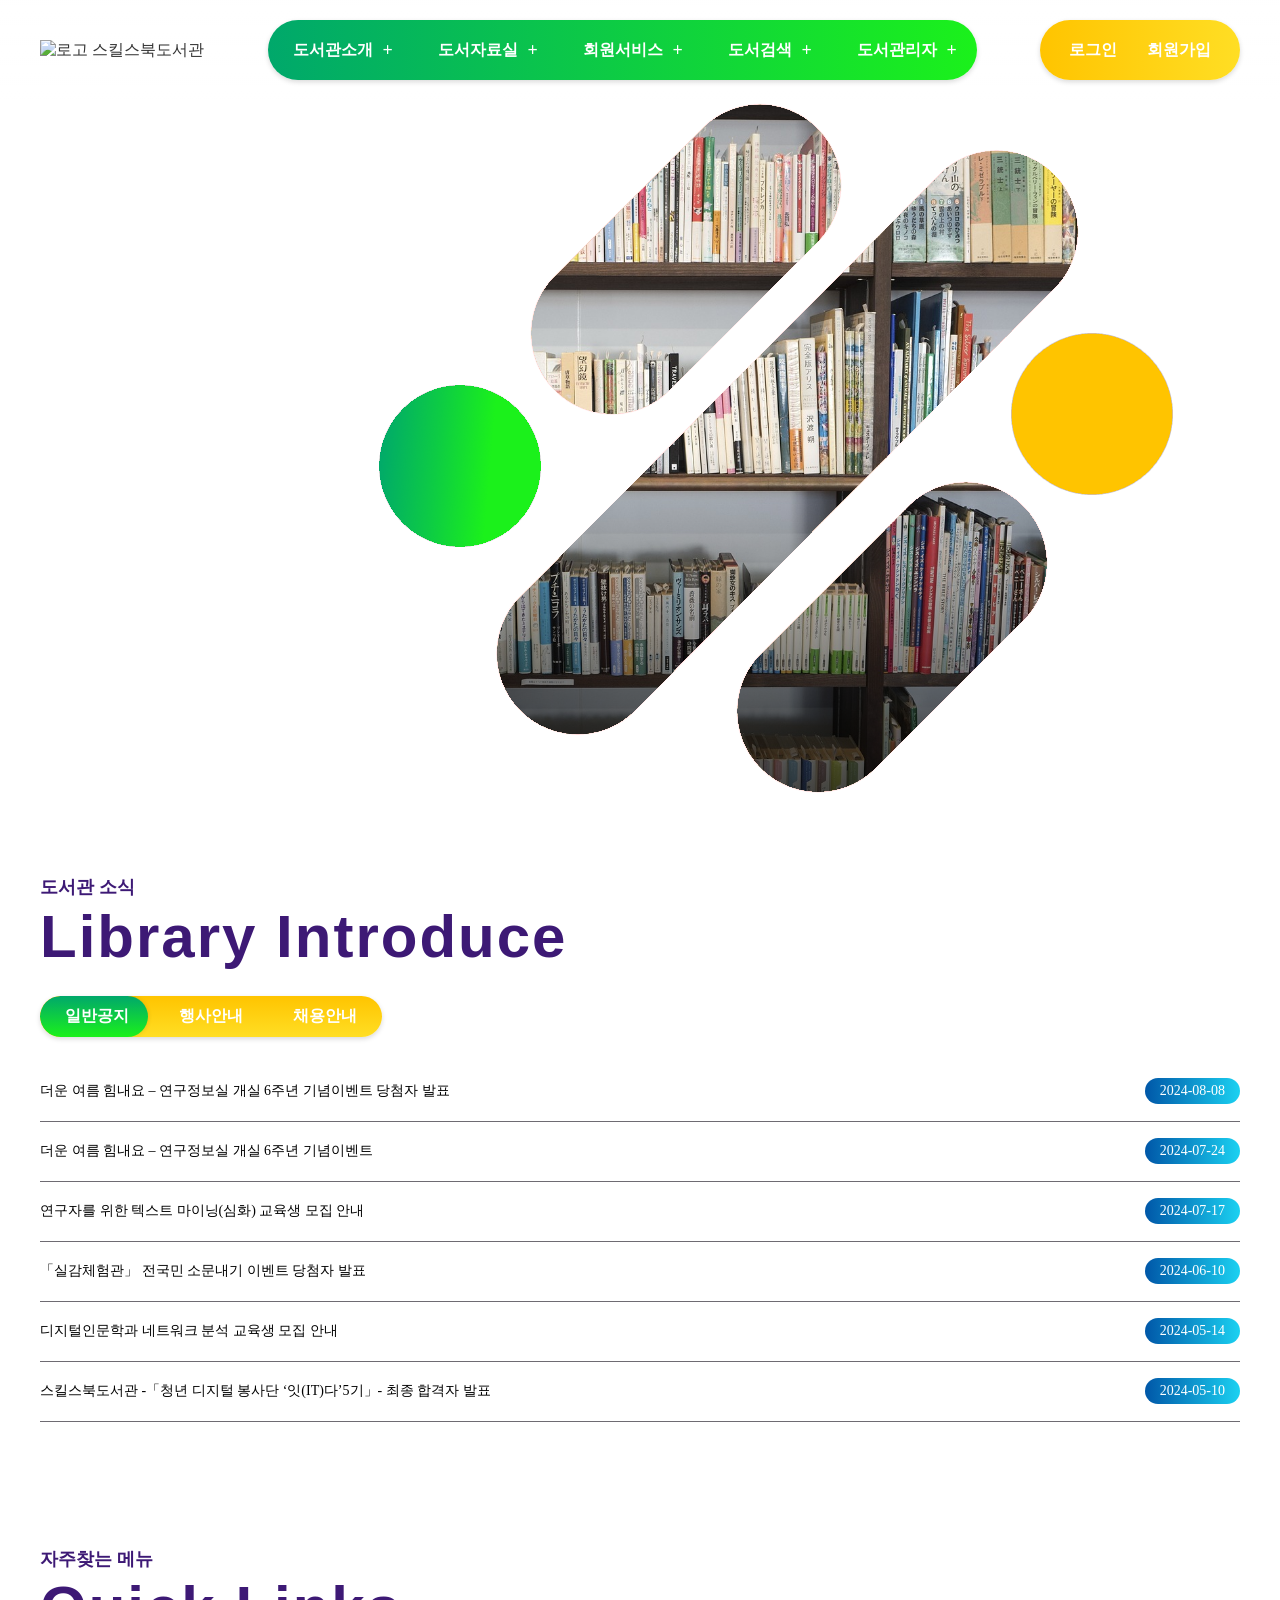
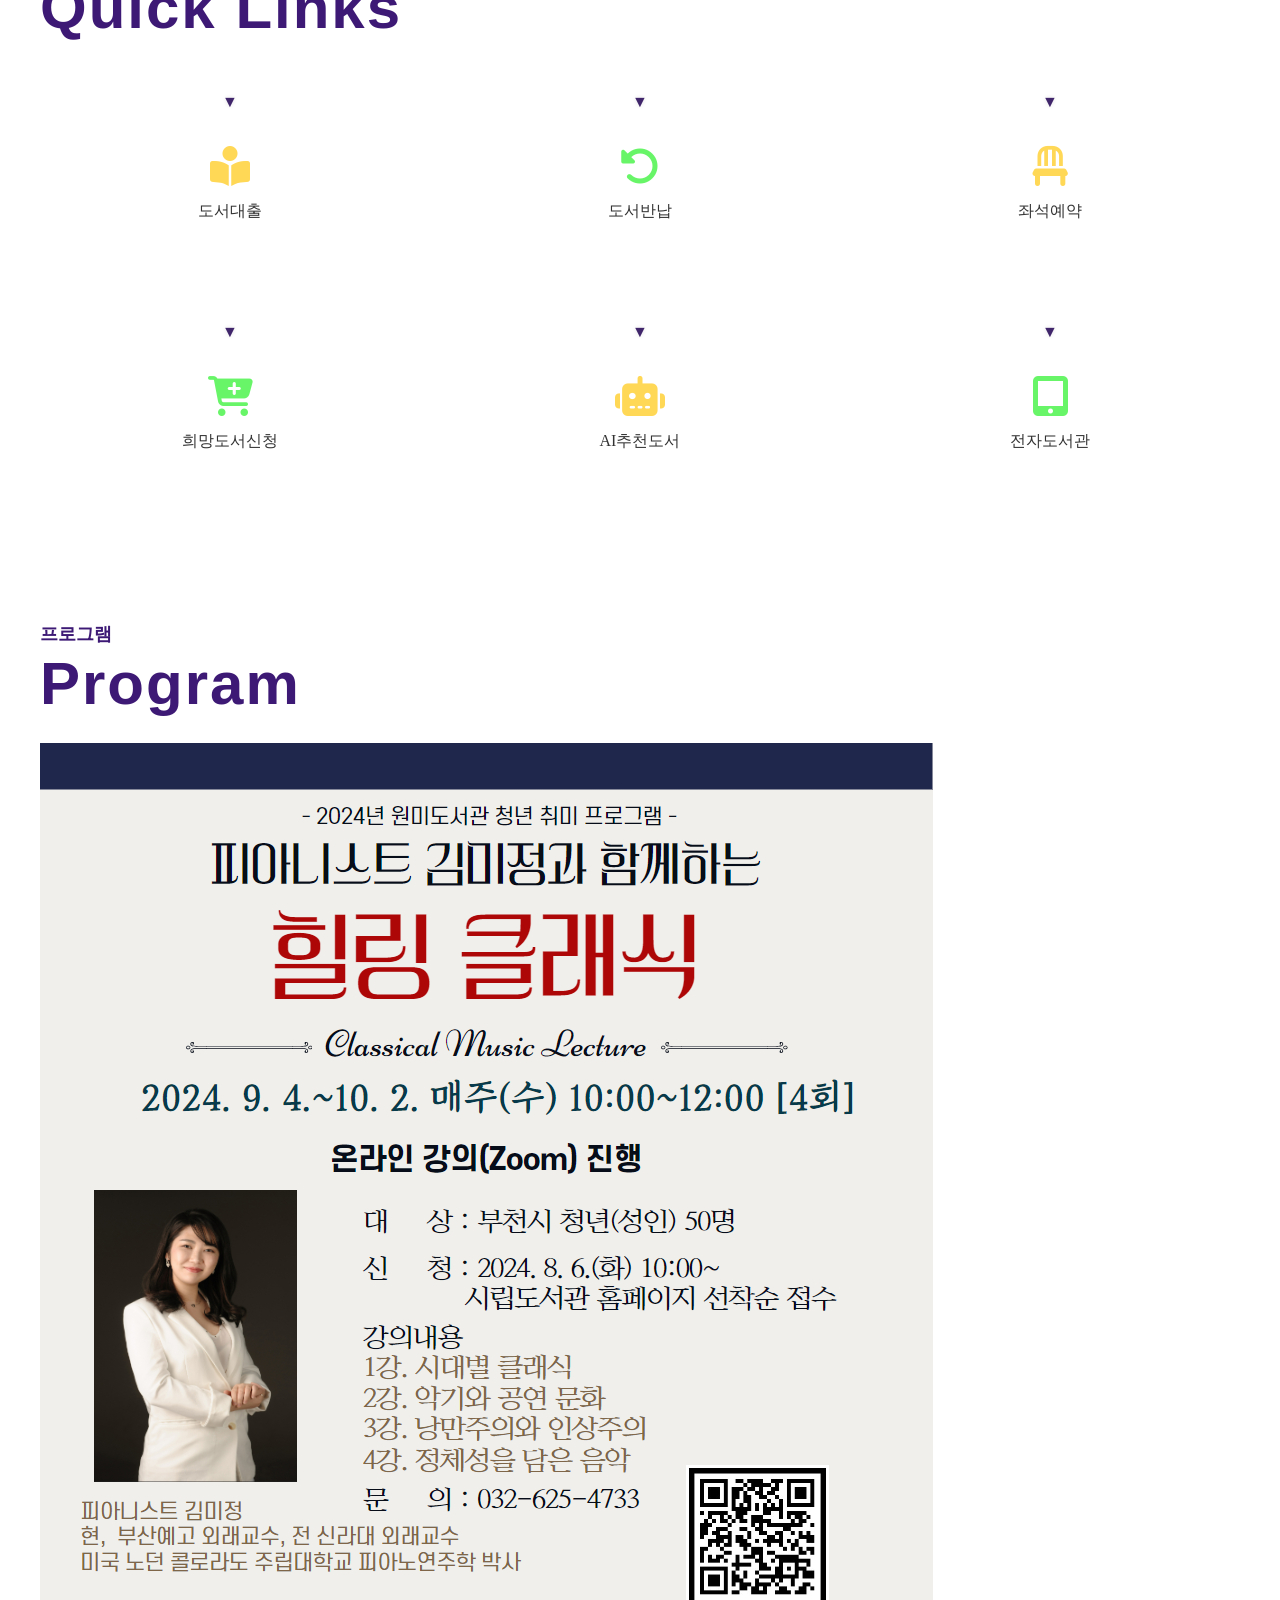
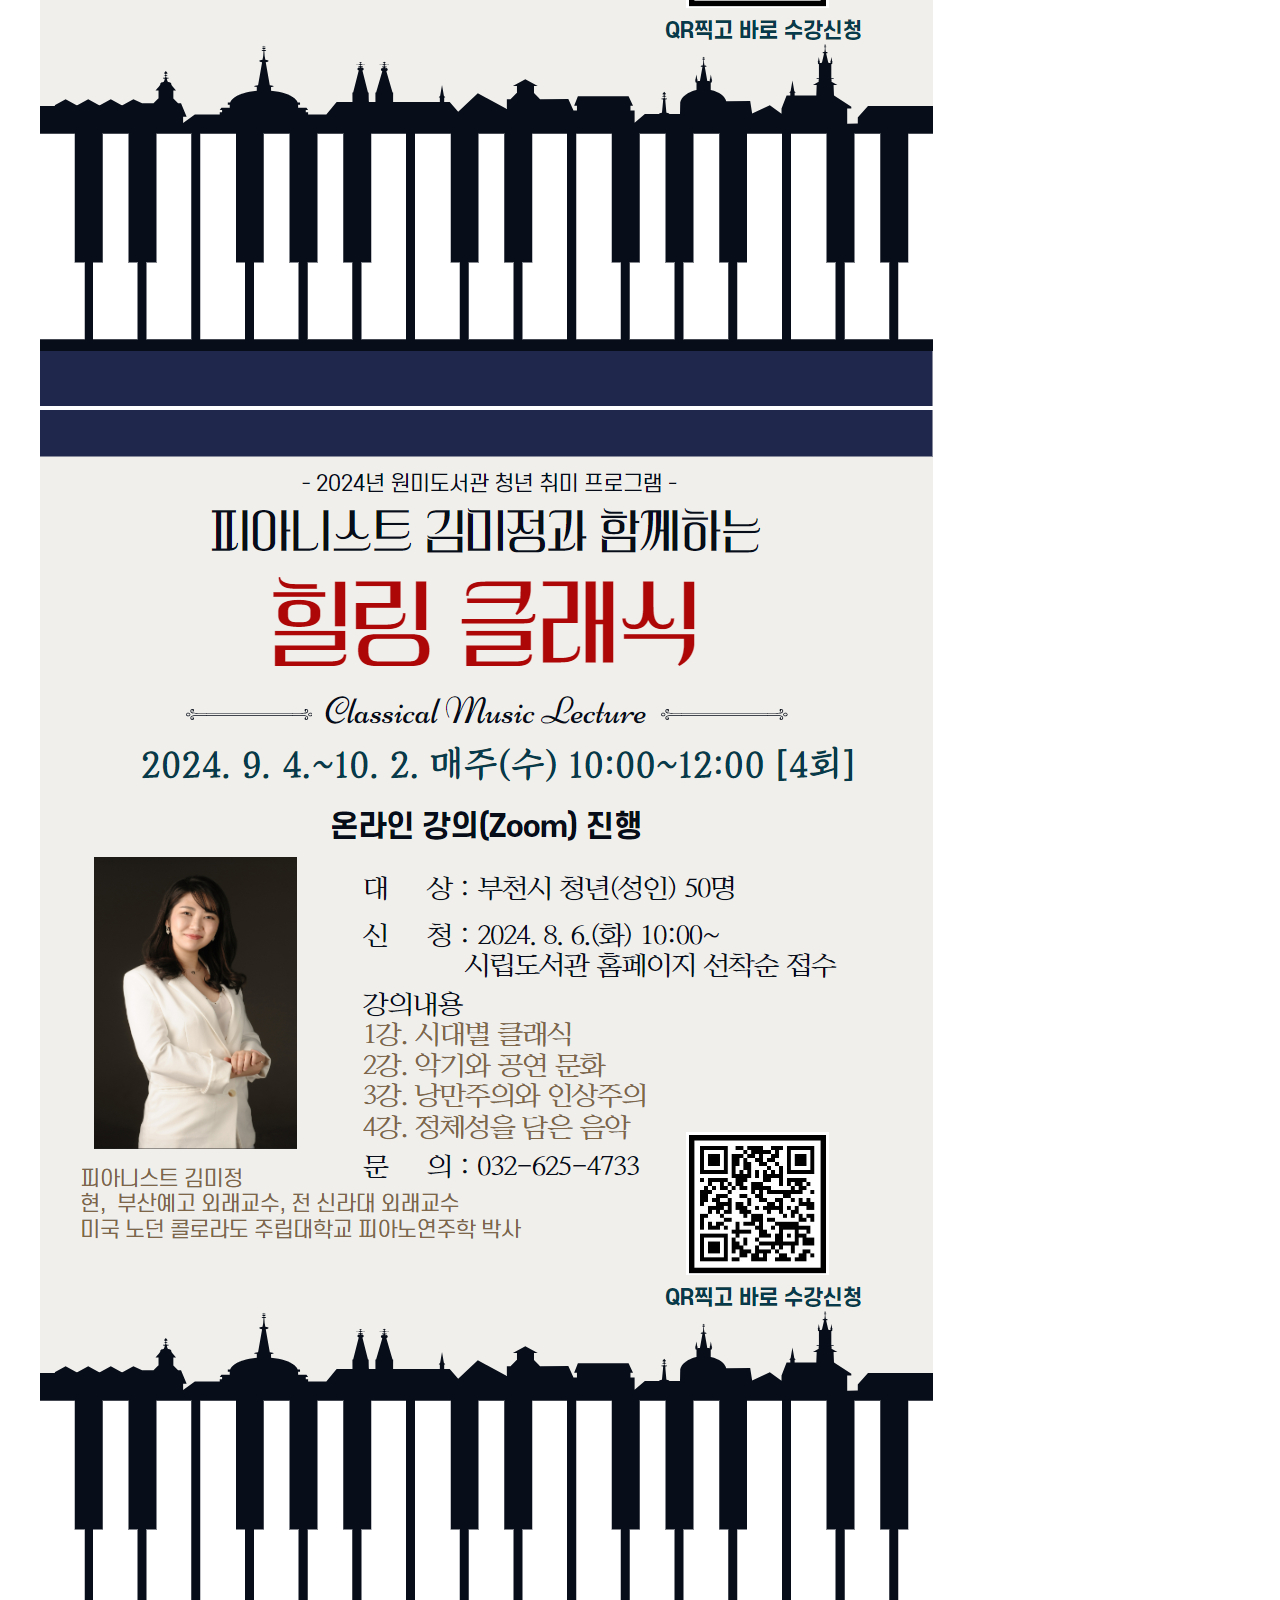
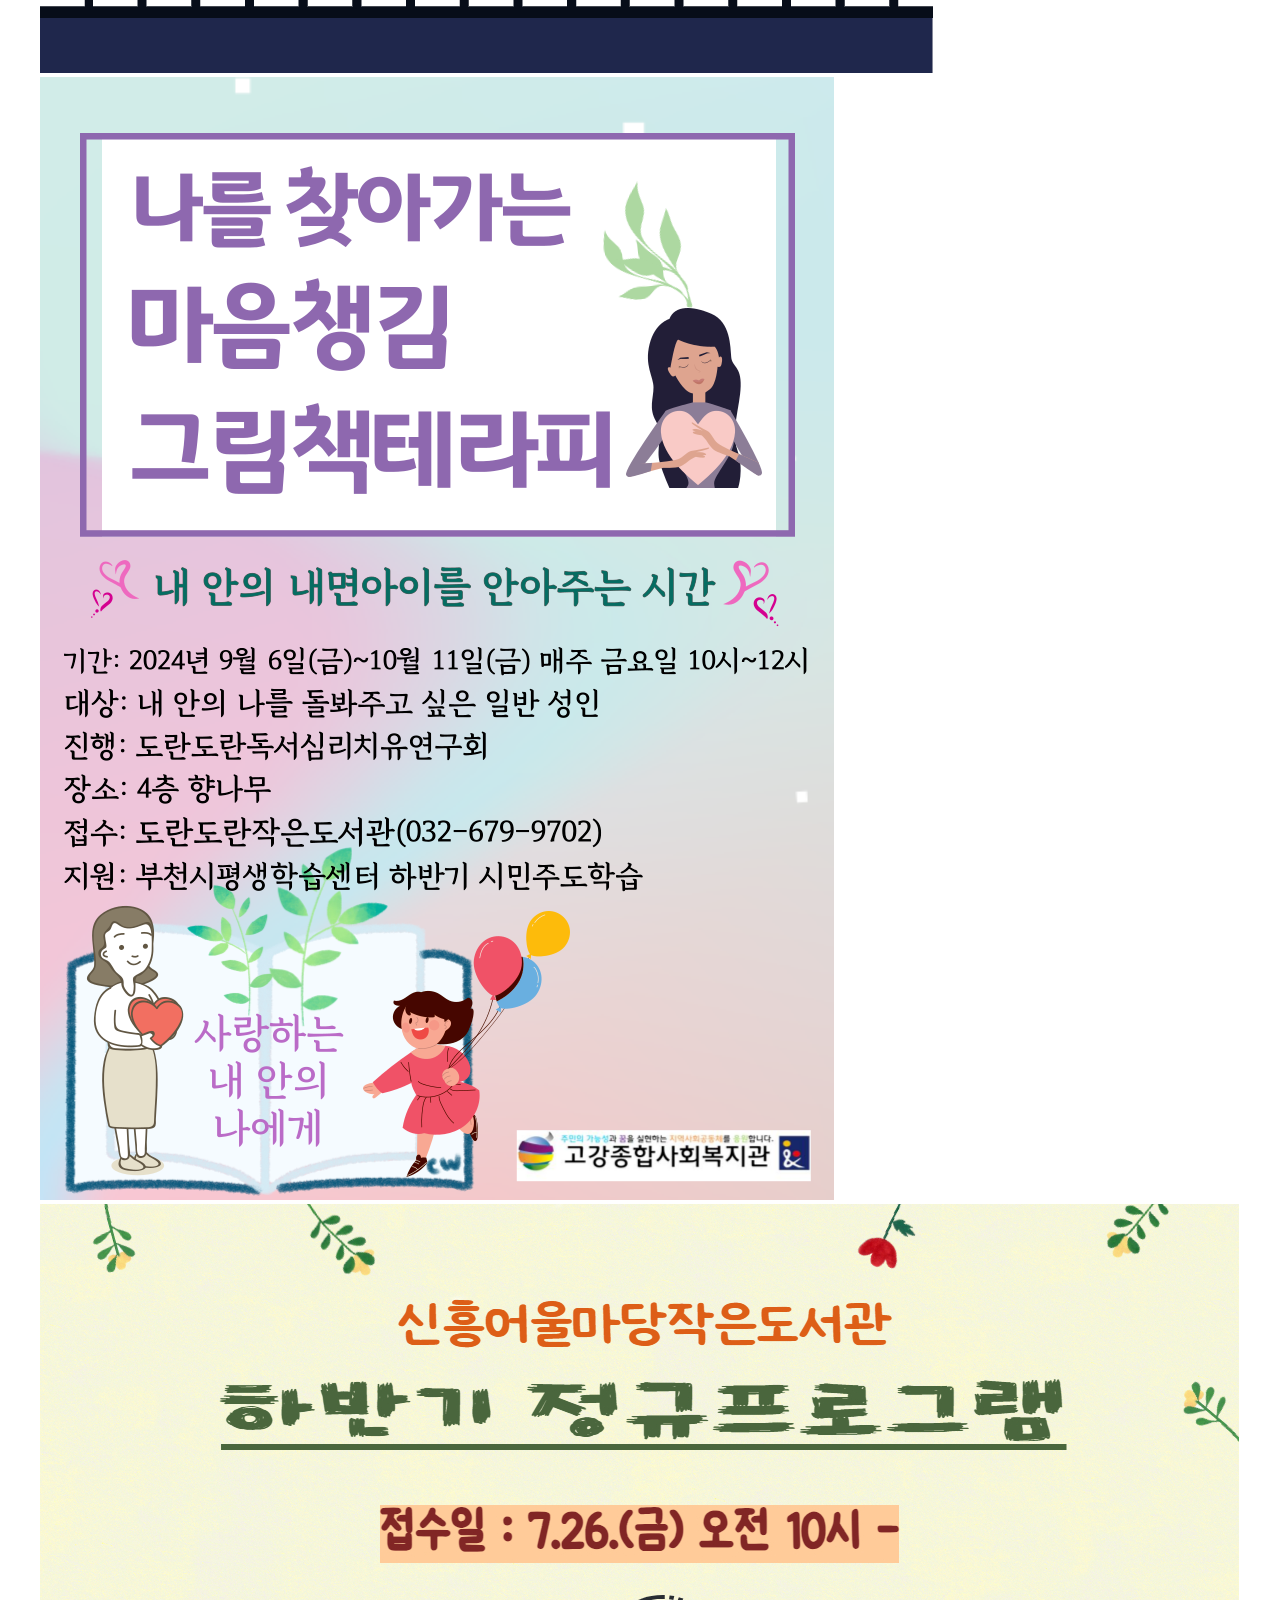
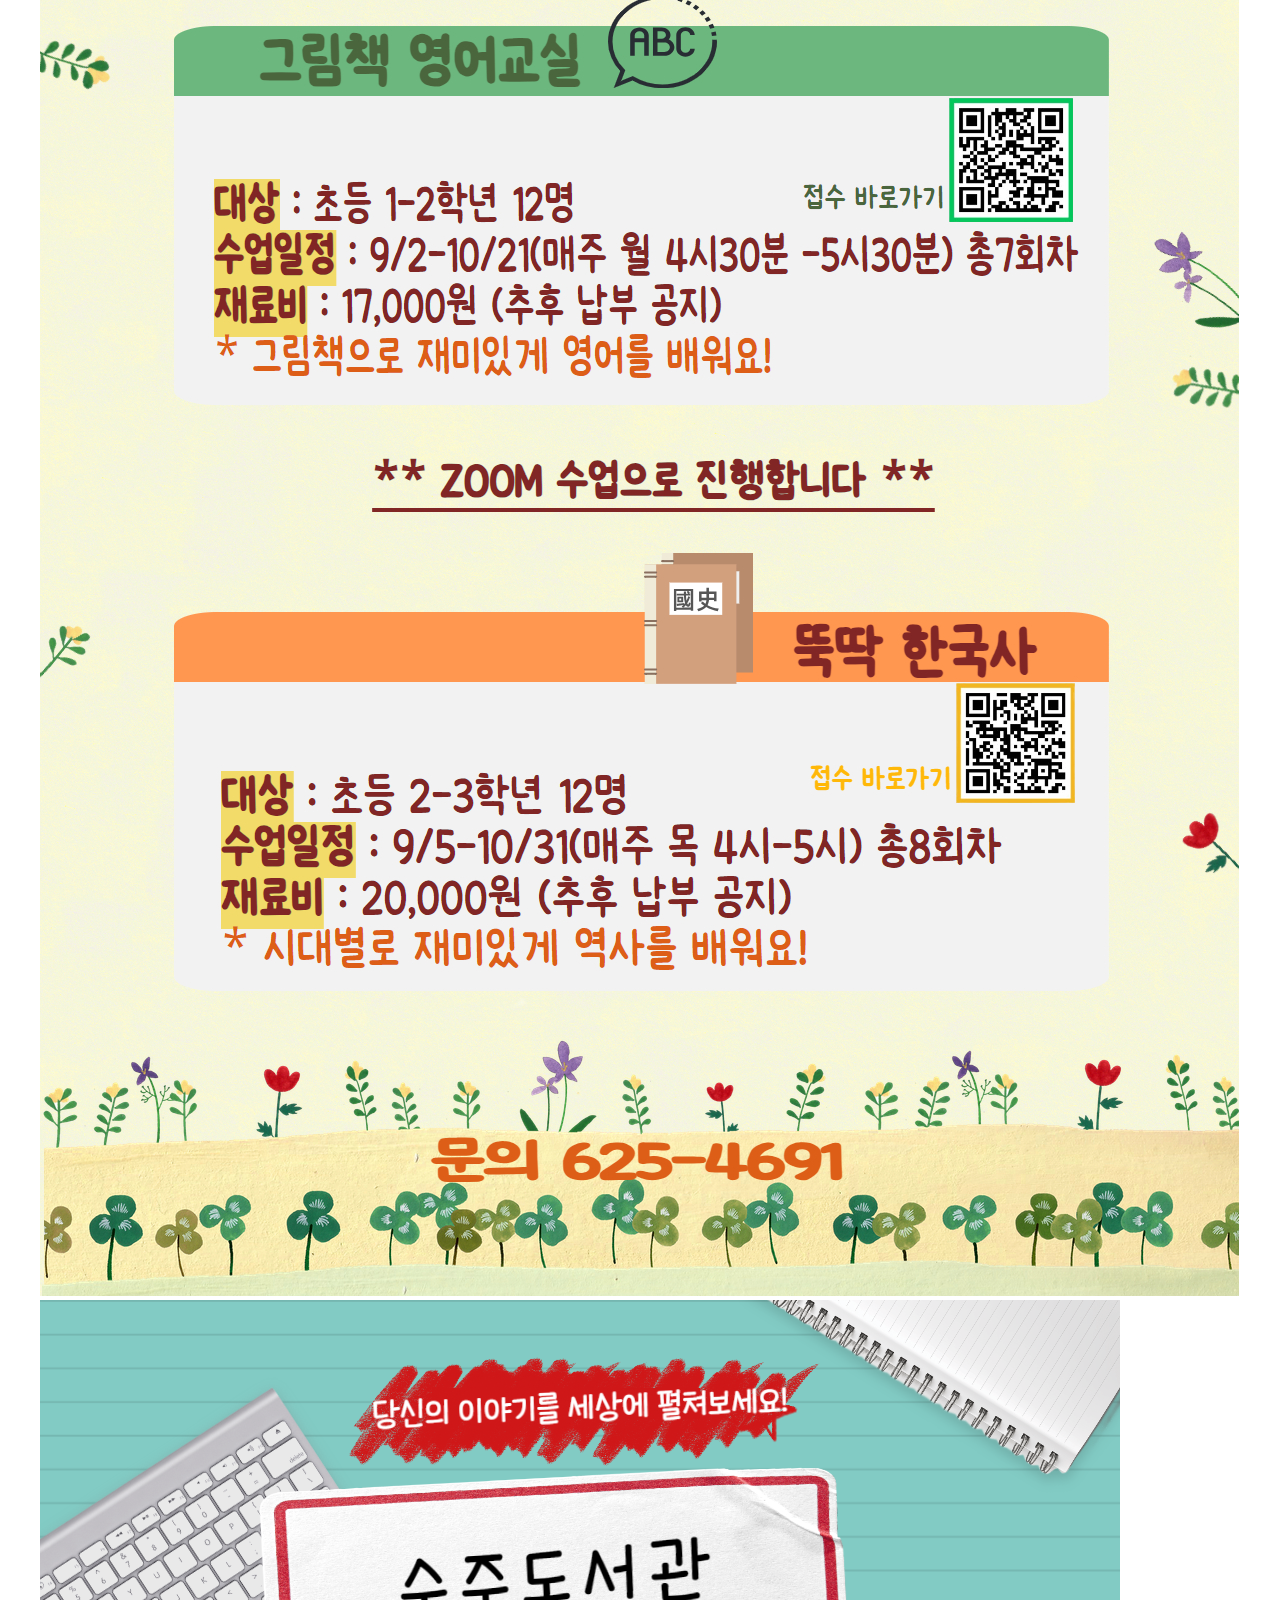
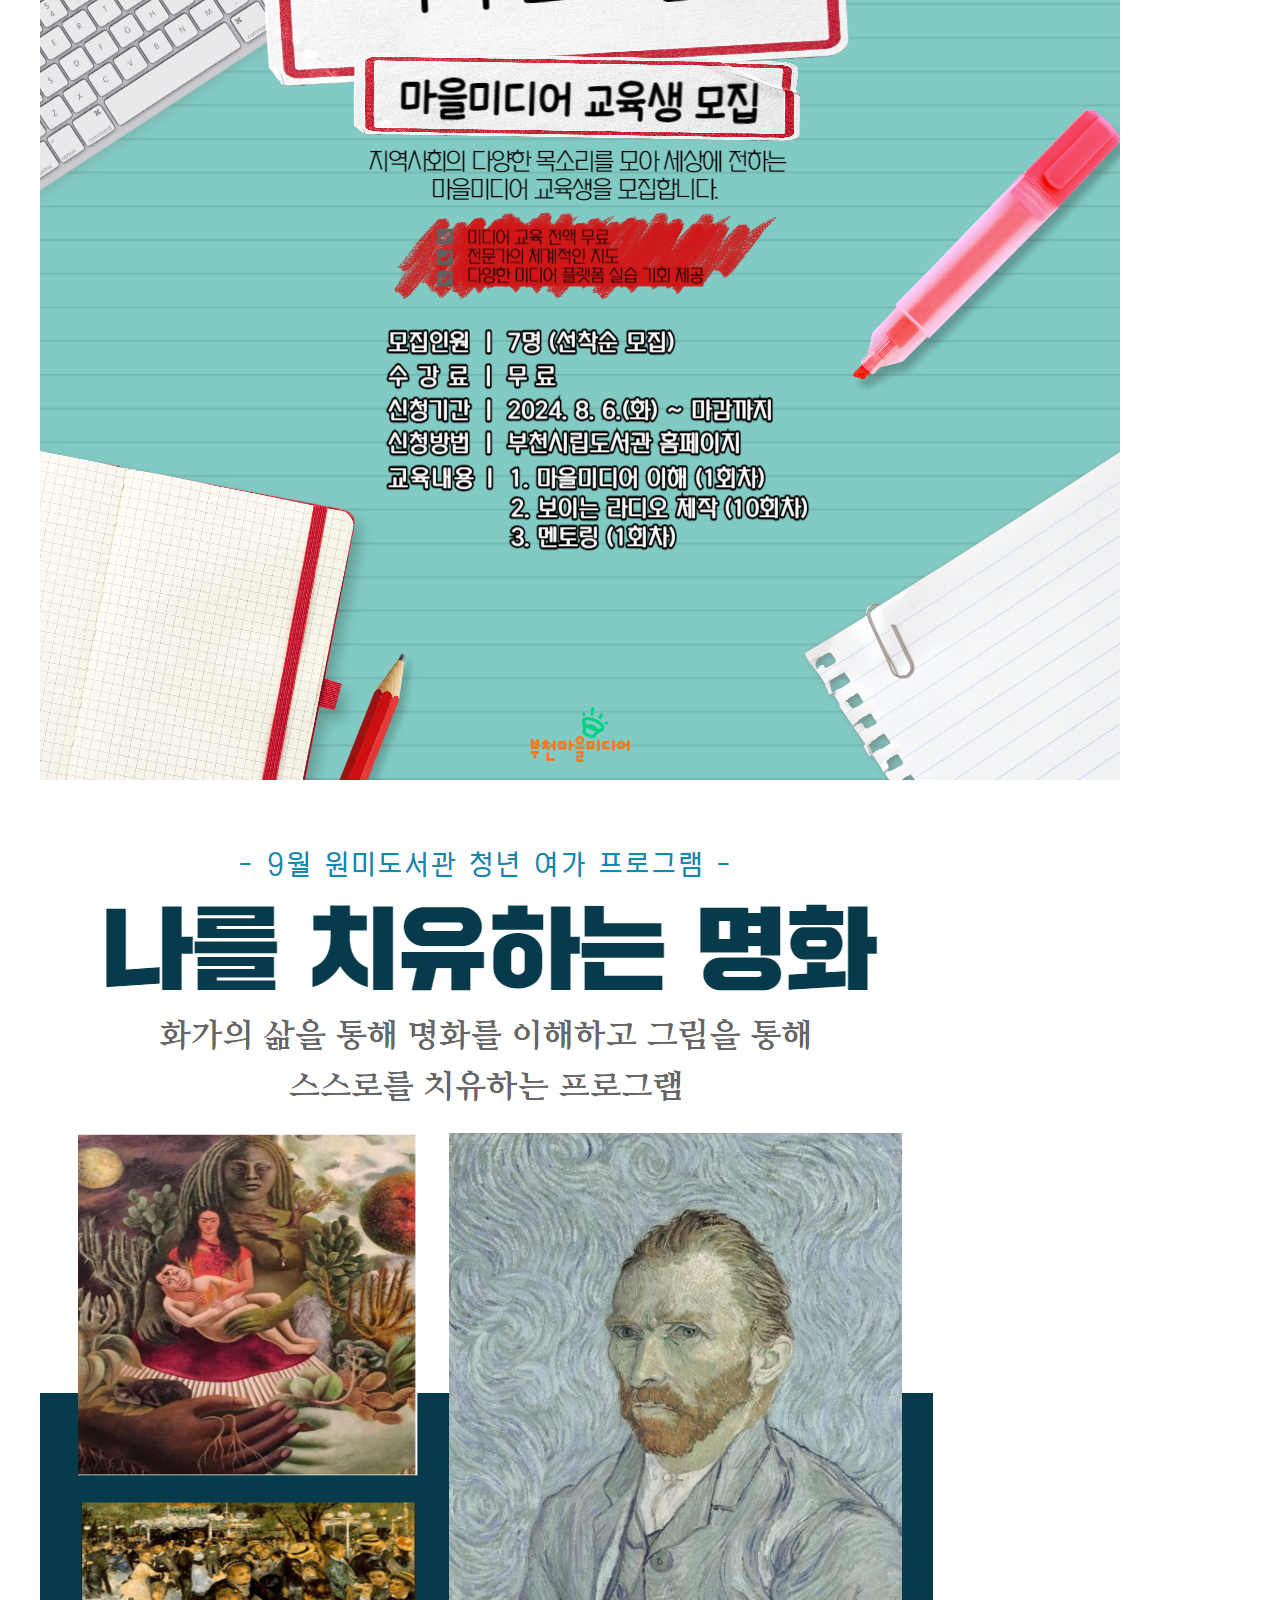
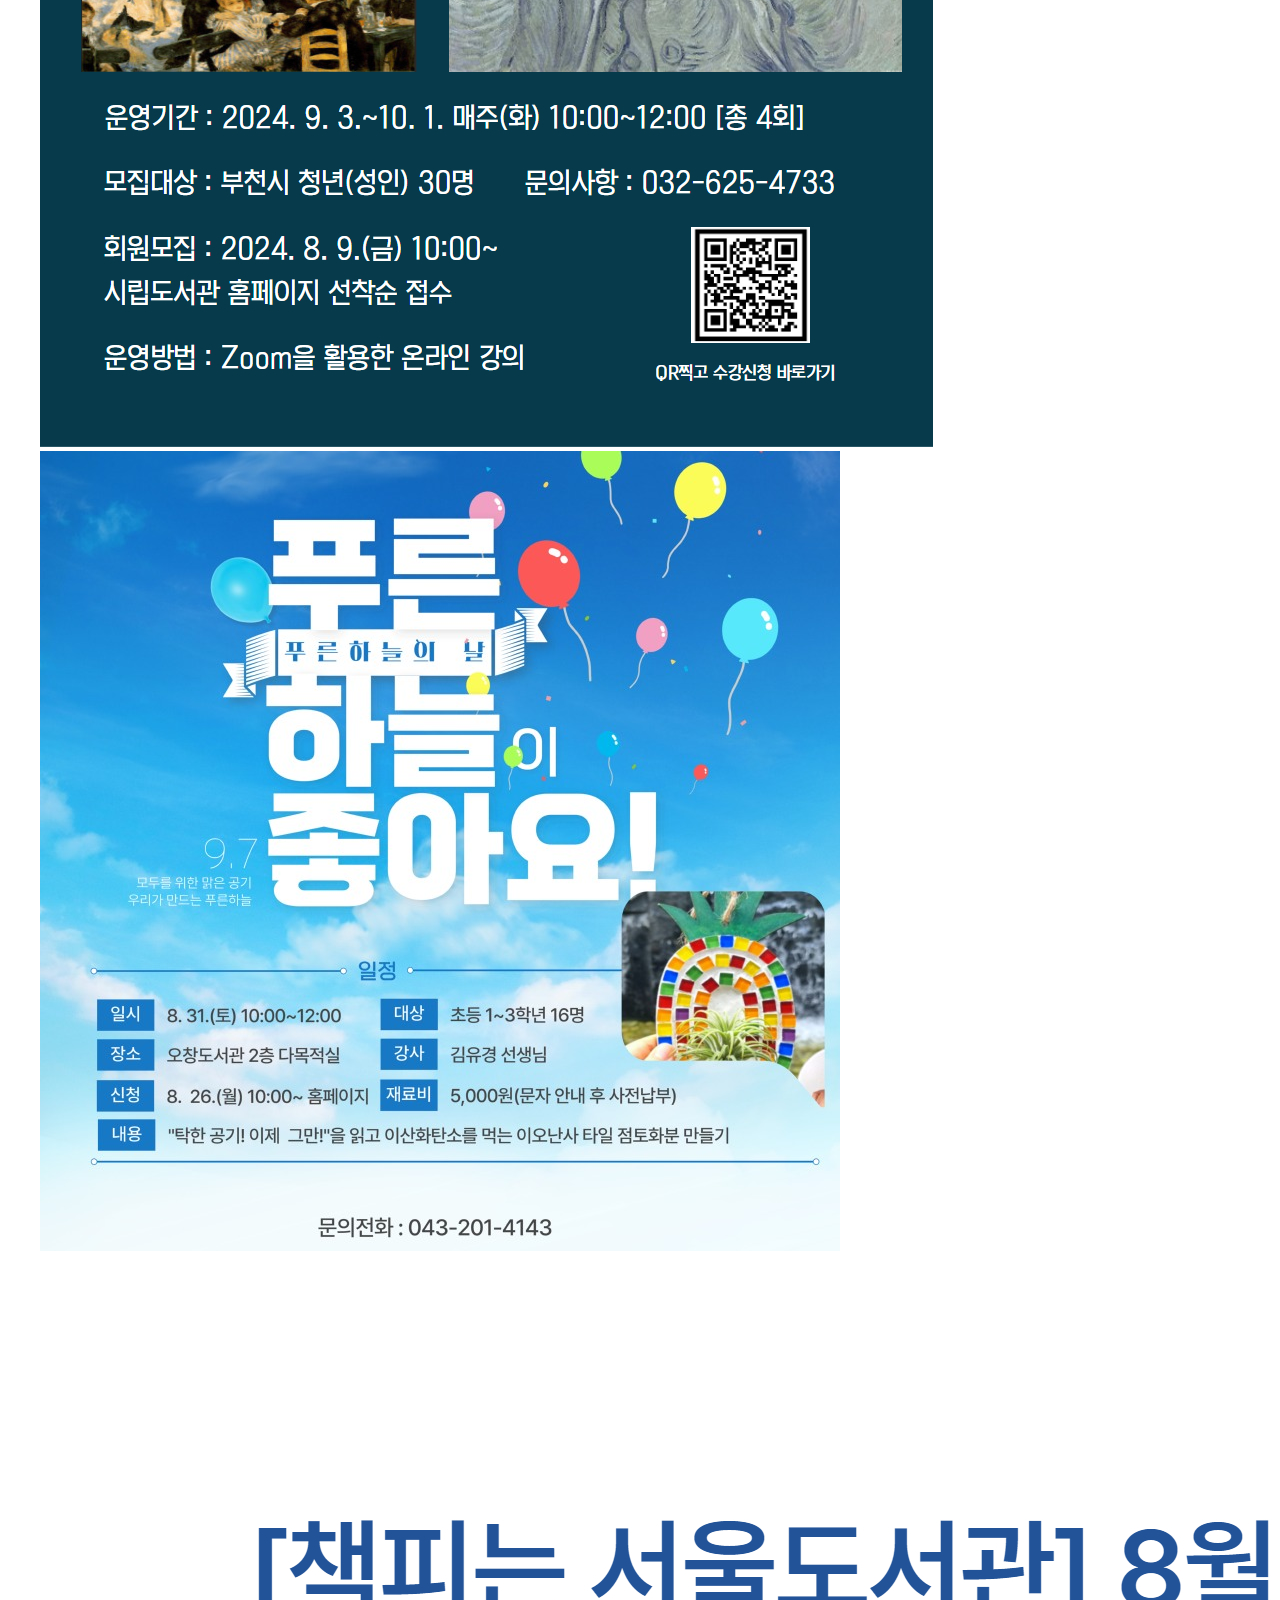
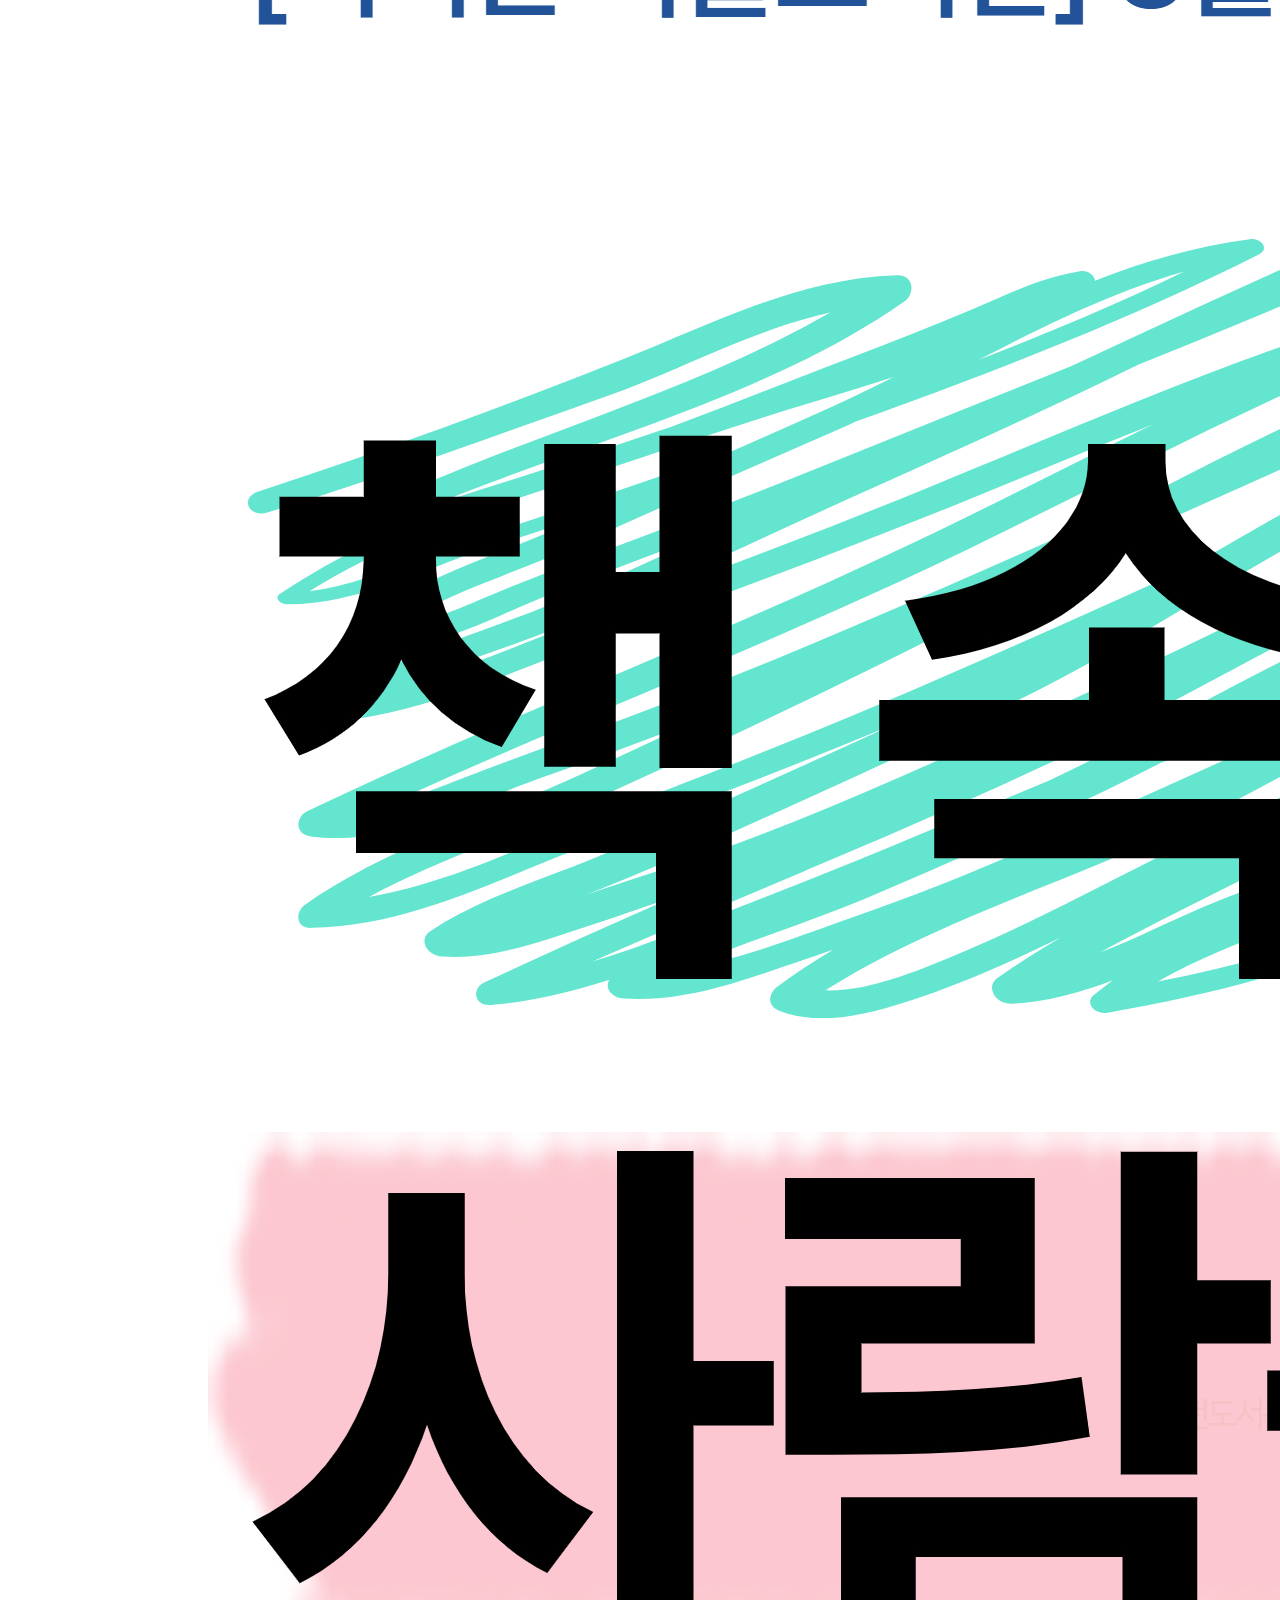
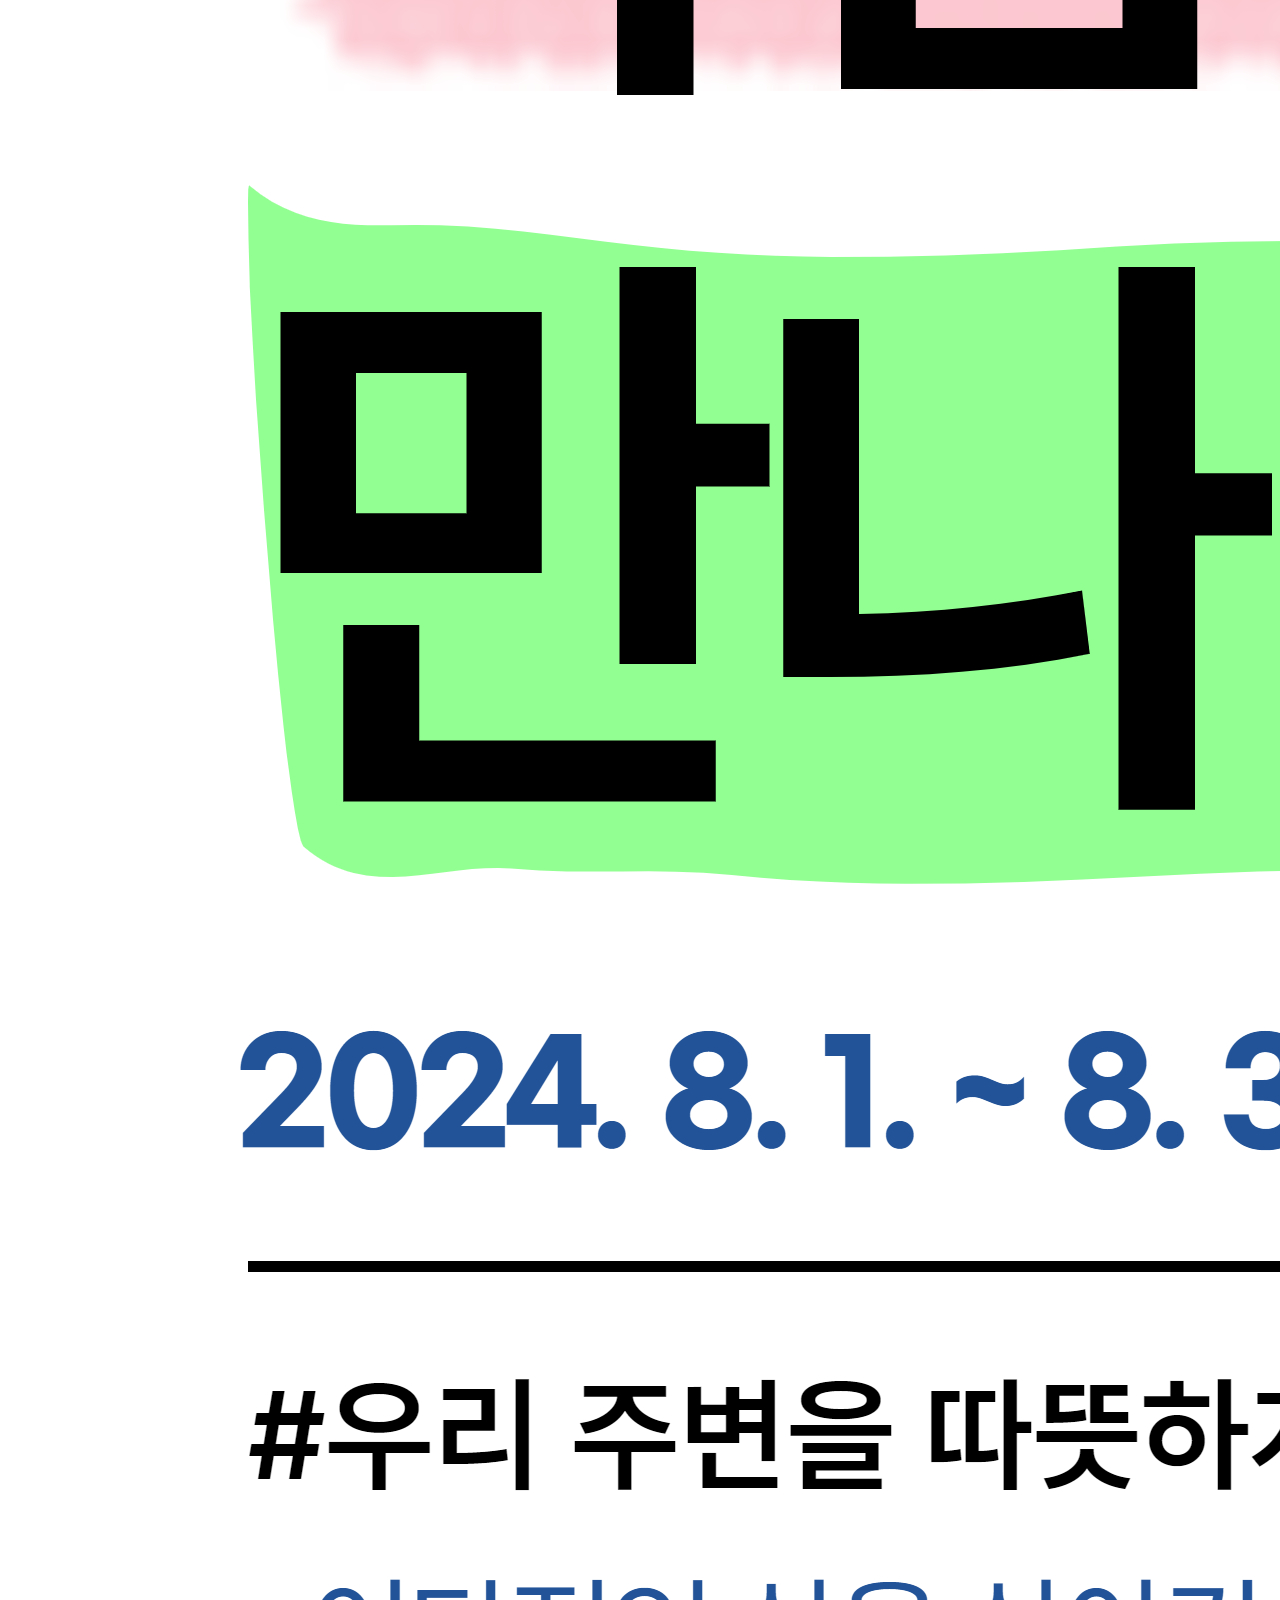
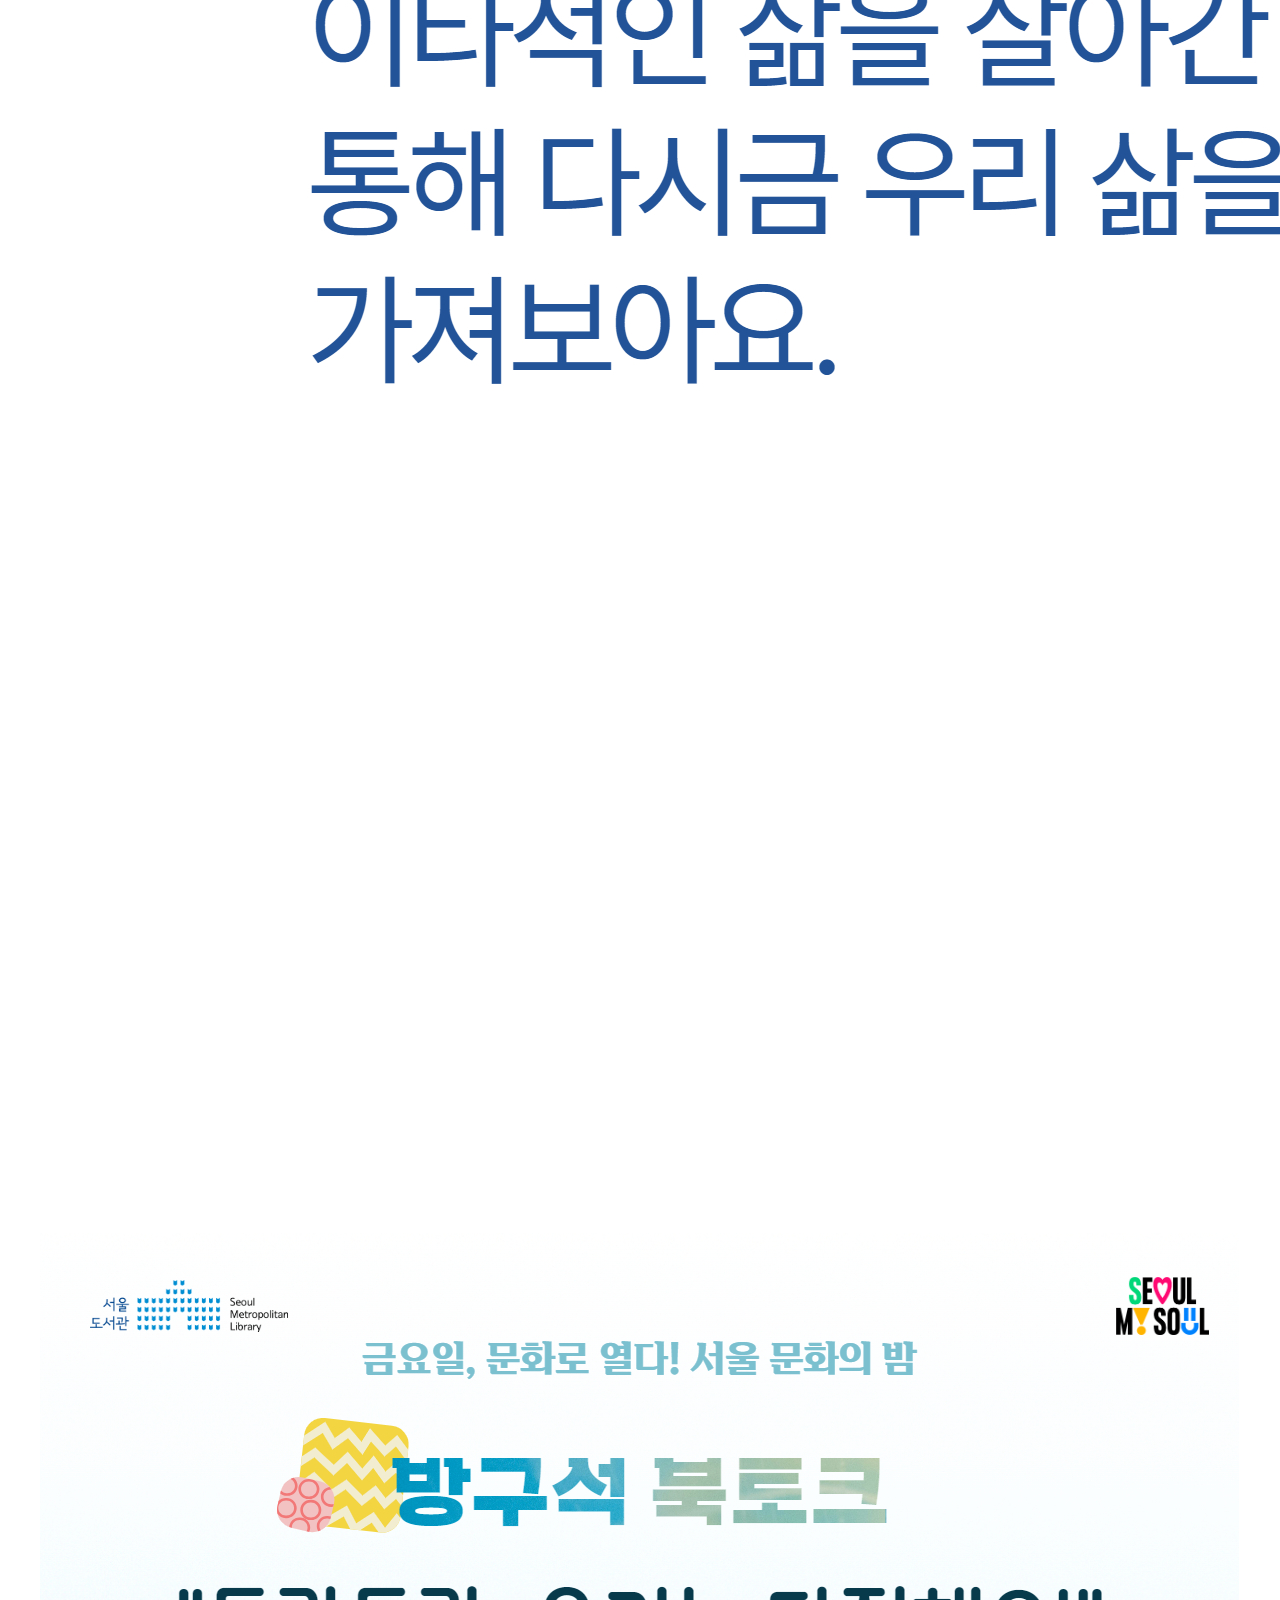
==== B-Module-practice/index.html @ 882f88c6 "2026-03-21 B모듈 만드는중" ====
<!DOCTYPE html>
<html lang="en">

<head>
  <meta charset="UTF-8">
  <meta name="viewport" content="width=device-width, initial-scale=1.0">
  <title>Document</title>
  <link rel="stylesheet" href="style.css">
  <link rel="stylesheet" href="./asset/fontawesome/css/all.css">
</head>

<body>
    <input type="radio" name="sign" id="signModalOpenBtn" hidden>
    <input type="radio" name="sign" id="signModalCloseBtn" hidden>
    <div class="sign-modal">
      <form action="" method="post">
        <div class="login-header">
          <h3>로그인</h3>
          <label class="close-btn" for="signModalCloseBtn">×</label>
        </div>
        <div class="form-content">
          <div class="input-group">
            <label for="id">아이디</label>
            <input type="text" id="id" placeholder="아이디를 입력해주세요" required>
          </div>
          <div class="input-group">
            <label for="pw">비밀번호</label>
            <input type="password" id="pw" placeholder="비밀번호를 입력해주세요" required>
          </div>
          <button type="submit" class="login-btn">Login</button>
        </div>
      </form>
    </div>

    <header class="header">
      <div class="header-content">
        <a href="./index.html" class="logo">
          <img src="./asset/file/logo.png" alt="로고">
          <span>스킬스북도서관</span>
        </a>

        <nav class="nav1">
          <ul>
            <li class="has-sub">
              <input type="text" class="focus-trap" readonly>
              <label class="menu-label">도서관소개</label>
              <ul class="sub">
                <div class="sub-content">
                  <li><a href="/sub">도서관소개</a></li>
                  <li><a href="/status">도서관현황</a></li>
                </div>
              </ul>
            </li>
            <li class="has-sub">
              <input type="text" class="focus-trap" readonly>
              <label class="menu-label">도서자료실</label>
              <ul class="sub">
                <div class="sub-content">
                  <li><a href="/data">자료실</a></li>
                  <li><a href="/reserve">열람실예약</a></li>
                </div>
              </ul>
            </li>
            <li class="has-sub active">
              <input type="text" class="focus-trap" readonly>
              <label class="menu-label ">회원서비스</label>
              <ul class="sub">
                <div class="sub-content">
                  <li><a href="/join">회원가입</a></li>
                  <li><a href="/mypage">마이페이지</a></li>
                </div>
              </ul>
            </li>
            <li class="has-sub">
              <input type="text" class="focus-trap" readonly>
              <label class="menu-label">도서검색</label>
              <ul class="sub">
                <div class="sub-content">
                  <li><a href="/search">도서검색</a></li>
                </div>
              </ul>
            </li>
            <li class="has-sub">
              <input type="text" class="focus-trap" readonly>
              <label class="menu-label">도서관리자</label>
              <ul class="sub">
                <div class="sub-content">
                  <li><a href="/admin">관리페이지</a></li>
                </div>
              </ul>
            </li>
          </ul>
        </nav>
        <nav class="nav2">
          <label for="signModalOpenBtn">로그인</label>
          <a href="#">회원가입</a>
        </nav>
      </div>
    </header>
    <div class="visual-content">
      <main class="visual">
        <div class="background"></div>

        <div class="slide-con">
          <ul class="visual-slider">
            <li><img src="./asset/images/images (41).jpg" alt="1"></li>
            <li><img src="./asset/images/images (63).jpg" alt="2"></li>
            <li><img src="./asset/images/images (50).jpg" alt="3"></li>
            <li><img src="./asset/images/images (75).jpg" alt="4"></li>
          </ul>
        </div>
        <div class="text-con">
          <div class="text-box t1">
            <p>기술에 깊이를 더하다</p>
            <h3>Deepen Your <br> Insight</h3>
            <p>숙련기술인을 위한 전공 서적과 전문 자료를 만나보세요.</p>
          </div>

          <div class="text-box t2">
            <p>새로운 공간, 기술의 가치를 잇다</p>
            <h3>Connecting <br>Values</h3>
            <p>리모델링으로 쾌적해진 공간에서 내일을 설계하세요.</p>
          </div>

          <div class="text-box t3">
            <p>꿈을 키우는 열람실</p>
            <h3>Book Your<br> Seat</h3>
            <p>열린 공간, 클릭 한 번으로 자리를 확보하세요.</p>
          </div>

          <div class="text-box t4">
            <p>대한민국 기술의 미래</p>
            <h3>Advance<br> Expertise</h3>
            <p>대한민국 기술 인재의 성장을 적극 지원합니다.</p>
          </div>
          <div class="progress-bar"><span></span></div>
        </div>

      </main>
    </div>
    <section>
      <article>
        <div class="title-box">
          <p>도서관 소식</p>
          <h3>Library Introduce</h3>
        </div>
        <div class="into-content">
          <input type="radio" name="tab" id="tab1" hidden checked>
          <input type="radio" name="tab" id="tab2" hidden>
          <input type="radio" name="tab" id="tab3" hidden>

          <div class="intro-header">
            <div class="tab-back"></div>
            <label for="tab1" class="tab1">일반공지</label>
            <label for="tab2" class="tab2">행사안내</label>
            <label for="tab3" class="tab3">채용안내</label>
          </div>
          <main class="intro-main">
            <div class="tab-content1 tab-content">
              <div class="content">
                <h5>더운 여름 힘내요 – 연구정보실 개실 6주년 기념이벤트 당첨자 발표</h5>
                <p>2024-08-08</p>
              </div>
              <div class="content">
                <h5>더운 여름 힘내요 – 연구정보실 개실 6주년 기념이벤트</h5>
                <p>2024-07-24</p>
              </div>
              <div class="content">
                <h5>연구자를 위한 텍스트 마이닝(심화) 교육생 모집 안내</h5>
                <p>2024-07-17</p>
              </div>
              <div class="content">
                <h5>「실감체험관」 전국민 소문내기 이벤트 당첨자 발표</h5>
                <p>2024-06-10</p>
              </div>
              <div class="content">
                <h5>디지털인문학과 네트워크 분석 교육생 모집 안내</h5>
                <p>2024-05-14</p>
              </div>
              <div class="content">
                <h5>스킬스북도서관 -「청년 디지털 봉사단 ‘잇(IT)다’5기」- 최종 합격자 발표</h5>
                <p>2024-05-10</p>
              </div>
            </div>
            <div class="tab-content2 tab-content">
              <div class="content">
                <h5>2024년 제9회 「월간 인문학을 만나다」 강연 안내</h5>
                <p>2024-08-08</p>
              </div>
              <div class="content">
                <h5>「스킬스북도서관이 간식박스 쏩니다!」7월 당첨 발표</h5>
                <p>2024-08-07</p>
              </div>
              <div class="content">
                <h5>별 헤는 「실감체험관」이벤트</h5>
                <p>2024-07-25</p>
              </div>
              <div class="content">
                <h5>2024년 제8회 「월간 인문학을 만나다」 강연 안내</h5>
                <p>2024-07-15</p>
              </div>
              <div class="content">
                <h5>스킬스북도서관이 간식박스 쏩니다!</h5>
                <p>2024-07-02</p>
              </div>
              <div class="content">
                <h5>2024년 제7회 「월간 인문학을 만나다」 강연 안내</h5>
                <p>2024-07-01</p>
              </div>
            </div>
            <div class="tab-content3 tab-content">
              <div class="content">
                <h5>2024년 사서직 공무원 경력경쟁채용 필기시험 정답가안 공개 및 이의제기 안내</h5>
                <p>2024-08-03</p>
              </div>
              <div class="content">
                <h5>스킬스북도서관 공무직 근로자(미화) 채용 서류전형 합격자 및 면접전형 공고</h5>
                <p>2024-08-02</p>
              </div>
              <div class="content">
                <h5>2024년도 사서직 공무원 경력경쟁채용 필기시험 일정 ‧ 장소 및 응시자 준수사항 공고</h5>
                <p>2024-07-26</p>
              </div>
              <div class="content">
                <h5>스킬스북도서관 공무직 근로자(미화) 채용공고(재재공고)</h5>
                <p>2024-07-24</p>
              </div>
              <div class="content">
                <h5>스킬스북도서관 국가서지과 공무직 근로자 채용 최종 합격자 공고</h5>
                <p>2024-07-18</p>
              </div>
              <div class="content">
                <h5>스킬스북도서관 국가서지과 기간제 근로자(휴직대체) 채용 최종합격자 공고</h5>
                <p>2024-07-16</p>
              </div>
              <div class="content">
                <h5>스킬스북도서관 국가서지과 공무직 근로자 채용 서류전형(1차) 합격자 발표 및 면접시험(2차) 계획 공고</h5>
                <p>2024-07-05</p>
              </div>
            </div>
          </main>
        </div>
      </article>
      <article class="link-article">
        <div class="title-box">
          <p>자주찾는 메뉴</p>
          <h3>Quick Links</h3>
        </div>
        <div class="link-container">
          <div class="links-content">
            <div class="link">
              <p class="grn-link">▼</p>
              <i class="fas fa-book-reader fa-2x yel-link"></i>
              <h3>도서대출</h3>
            </div>
            <div class="link">
              <p class="yel-link">▼</p>
              <i class="fas fa-undo-alt fa-2x grn-link"></i>
              <h3>도서반납</h3>
            </div>
            <div class="link">
              <p class="grn-link">▼</p>
              <i class="fas fa-chair fa-2x yel-link"></i>
              <h3>좌석예약</h3>
            </div>
            <div class="link">
              <p class="yel-link">▼</p>
              <i class="fas fa-cart-plus fa-2x grn-link"></i>
              <h3>희망도서신청</h3>
            </div>
            <div class="link">
              <p class="grn-link">▼</p>
              <i class="fas fa-robot fa-2x yel-link"></i>
              <h3>AI추천도서</h3>
            </div>
            <div class="link">
              <p class="yel-link">▼</p>
              <i class="fas fa-tablet-alt fa-2x grn-link"></i>
              <h3>전자도서관</h3>
            </div>
          </div>
        </div>
      </article>
      <article>
        <div class="title-box">
          <p>프로그램</p>
          <h3>Program</h3>
        </div>
        <div class="program-content">
          <div class="program">
            <a href="#pop1">
              <img src="./asset/프로그램/1.jpg" alt="힐링 클래식">
              <div class="progam-title"></div>
            </a>
          </div>
          <div class="program">
            <a href="#pop1">
              <img src="./asset/프로그램/1.jpg" alt="">
              <div class="program-title"></div>
            </a>
          </div>
          <div class="program">
            <a href="#pop2">
              <img src="./asset/프로그램/2.png" alt="">
              <div class="program-title"></div>
            </a>
          </div>
          <div class="program">
            <a href="#pop3">
              <img src="./asset/프로그램/3.jpg" alt="">
              <div class="program-title"></div>
            </a>
          </div>
          <div class="program">
            <a href="#pop4">
              <img src="./asset/프로그램/4.png" alt="">
              <div class="program-title"></div>
            </a>
          </div>
          <div class="program">
            <a href="#pop5">
              <img src="./asset/프로그램/5.jpg" alt="">
              <div class="program-title"></div>
            </a>
          </div>
          <div class="program">
            <a href="#pop6">
              <img src="./asset/프로그램/6.jpg" alt="">
              <div class="program-title"></div>
            </a>
          </div>
          <div class="program">
            <a href="#pop7">
              <img src="./asset/프로그램/7.jpg" alt="">
              <div class="program-title"></div>
            </a>
          </div>
          <div class="program">
            <a href="#pop8">
              <img src="./asset/프로그램/8.jpg" alt="">
              <div class="program-title"></div>
            </a>
          </div>
        </div>
      </article>
      <div class="modal" id="pop1">
        <div class="modal-content">
          <img src="./asset/프로그램/1.jpg" alt="">
          <p></p>
          <a href="#close" class="close-btn"></a>
        </div>
      </div>
      <div class="modal" id="pop2">
        <div class="modal-content">
          <img src="./asset/프로그램/2.jpg" alt="">
          <p></p>
          <a href="#close" class="close-btn"></a>
        </div>
      </div>
      <div class="modal" id="pop3">
        <div class="modal-content">
          <img src="./asset/프로그램/3.jpg" alt="">
          <p></p>
          <a href="#close" class="close-btn"></a>
        </div>
      </div>
      <div class="modal" id="pop4">
        <div class="modal-content">
          <img src="./asset/프로그램/4.jpg" alt="">
          <p></p>
          <a href="#close" class="close-btn"></a>
        </div>
      </div>
      <div class="modal" id="pop5">
        <div class="modal-content">
          <img src="./asset/프로그램/5.jpg" alt="">
          <p></p>
          <a href="#close" class="close-btn"></a>
        </div>
      </div>
      <div class="modal" id="pop6">
        <div class="modal-content">
          <img src="./asset/프로그램/6.jpg" alt="">
          <p></p>
          <a href="#close" class="close-btn"></a>
        </div>
      </div>
      <div class="modal" id="pop7">
        <div class="modal-content">
          <img src="./asset/프로그램/7.jpg" alt="">
          <p></p>
          <a href="#close" class="close-btn"></a>
        </div>
      </div>
      <div class="modal" id="pop8">
        <div class="modal-content">
          <img src="./asset/프로그램/8.jpg" alt="">
          <p></p>
          <a href="#close" class="close-btn"></a>
        </div>
      </div>
      <article>
        <div class="title-box">
          <p>행사 달력</p>
          <h3>Event Calendar</h3>
        </div>
        <div class="calendar-content">
          <div class="calendar-ctrl">
            <select id="yearSelect">
              <option value="2025">2025</option>
              <option value="2026">2026</option>
              <option value="2027">2027</option>
            </select>
            <select id="monthSelect">
              <option value="1">1월</option>
              <option value="2">2월</option>
              <option value="3">3월</option>
              <option value="4">4월</option>
              <option value="5">5월</option>
              <option value="6">6월</option>
              <option value="7">7월</option>
              <option value="8">8월</option>
              <option value="9">9월</option>
              <option value="10">10월</option>
              <option value="11">11월</option>
              <option value="12">12월</option>
            </select>
          </div>

          <main class="calendar-container">
            <div class="calendar-header">
              <div>SUN</div>
              <div>MON</div>
              <div>TUE</div>
              <div>WED</div>
              <div>THU</div>
              <div>FRI</div>
              <div> SAT</div>
            </div>
            <div id="calendarGrid" class="calendar-grid">
              <div class="dayempty"></div>
              <div class="dayempty"></div>
              <div class="dayempty"></div>
              <div class="day">
                <span class="day-num">1</span>
                <div class="event type-exhibit">전시[책피는숙련도서관] 4월 북큐레이션</div>
              </div>
              <div class="day">
                <span class="day-num">2</span>
              </div>
              <div class="day">
                <span class="day-num">3</span>
                <div class="event type-exhibit">전시[책피는숙련도서관] 4월 북큐레이션</div>
              </div>
              <div class="day sat">
                <span class="day-num">4</span>
              </div>
              <div class="day sun">
                <span class="day-num">5</span>
              </div>
              <div class="day">
                <span class="day-num">6</span>
                <div class="event type-holiday">휴관 정기휴관일</div>
              </div>
              <div class="day">
                <span class="day-num">7</span>
              </div>
              <div class="day">
                <span class="day-num">8</span>
              </div>
              <div class="day">
                <span class="day-num">9</span>
              </div>
              <div class="day">
                <span class="day-num">10</span>
                <div class="event type-meet">숙련기술인과의 만남</div>
              </div>
              <div class="day sat">
                <span class="day-num">11</span>
              </div>
              <div class="day sun">
                <span class="day-num">12</span>
              </div>
              <div class="day">
                <span class="day-num">13</span>
                <div class="event type-holiday">휴관 정기휴관일</div>
              </div>
              <div class="day">
                <span class="day-num">14</span>
              </div>
              <div class="day">
                <span class="day-num">15</span>
              </div>
              <div class="day">
                <span class="day-num">16</span>
              </div>
              <div class="day">
                <span class="day-num">17</span>
                <div class="event type-event">행사 책읽는 숙련광장</div>
                <div class="event type-event">행사 기능 책마당</div>
                <div class="event type-event">행사 책읽는 숙련기술</div>
                <div class="event type-exhibit">전시 [책피는 숙련기술도서관] 4월 북큐레이션</div>
              </div>
              <div class="day sat">
                <span class="day-num">18</span>
              </div>
              <div class="day sun">
                <span class="day-num">19</span>
              </div>
              <div class="day">
                <span class="day-num">20</span>
                <div class="event type-holiday">휴관 정기휴관일</div>
              </div>
              <div class="day">
                <span class="day-num">21</span>
                <div class="event type-event">행사 숙련기술 책마당</div>
                <div class="event type-event">행사 책읽는 맑은냇가</div>
                <div class="event type-event">행사 책읽는 숙련광장</div>
                <div class="event type-exhibit">전시 [책피는 숙련기술도서관] 4월 북큐레이션</div>
              </div>
              <div class="day">
                <span class="day-num">22</span>
              </div>
              <div class="day">
                <span class="day-num">23</span>
              </div>
              <div class="day">
                <span class="day-num">24</span>
              </div>
              <div class="day sat">
                <span class="day-num">25</span>
              </div>
              <div class="day sun">
                <span class="day-num">26</span>
              </div>
              <div class="day">
                <span class="day-num">27</span>
              </div>
              <div class="day">
                <span class="day-num">28</span>
              </div>
              <div class="day">
                <span class="day-num">29</span>
              </div>
              <div class="day">
                <span class="day-num">30</span>
              </div>
            </div>
          </main>
        </div>
      </article>
    </section>
</body>

</html>
---- B-Module-practice/style.css ----
* {margin: 0;padding: 0;list-style: none;text-decoration: none;color: inherit;box-sizing: border-box;}
img {object-fit: cover;}

/* 헤더 */
* { margin: 0; padding: 0;list-style: none; box-sizing: border-box; color: inherit;}
body {display: flex;flex-direction: column;align-items: center;justify-content: center;}
.header {z-index: 40;position: fixed;top: 0; color: #333; display: flex;justify-content: center;align-items: center;height: 80px;width: 1300px;display: flex;justify-content: space-between;height: 100px;background: linear-gradient(to bottom, #fff, transparent);}
.header-content {gap: 30px;display: flex; justify-content: space-between; align-items: center;width: 1200px;margin-left: 50px; }
.header-content .nav1 {height: 60px;border-radius: 35px; background: linear-gradient(to right, #00A86B, #1bf11b);width: fit-content;display: flex;justify-content: center;align-items: center;box-shadow: 0 2px 5px #00000026; }
.header-content .nav2 {height: 60px;border-radius: 35px; background: linear-gradient(to right, #ffc400, #ffde24);display: flex;align-items: center;justify-content: center;gap: 30px;width: 200px;box-shadow: 0 2px 5px #00000026; }
.header-content nav {color: white;font-weight: bold; display: flex;align-items: center;}
.header-content .nav1 > ul { display: flex; }
.header-content .has-sub {transition: .3s; position: relative; width: fit-content; height: 60px;display: flex;align-items: center;justify-content: center;border-radius: 30px;padding: 0 25px;padding-right: 40px;}
.header-content .has-sub:hover {background-color: #3d1975;}
.header-content .focus-trap { position: absolute;inset: 0; opacity: 0; cursor: pointer; border: none; outline: none; z-index: 15; }
.header-content .sub { position: absolute; top: 65%; left: 50%; transform: translateX(-50%); width: 120px; padding-top: 20px; max-height: 0; opacity: 0; overflow: hidden; transition: 0.3s; }
.header-content .sub-content { background: linear-gradient(to right, #00A86B, #1bf11b); border-radius:0 0 15px 15px; box-shadow: 0 10px 20px rgba(0,0,0,0.1); }
.header-content .sub-content li { border-radius: 0 0 15px 15px; height: 50px;display: flex;align-items: center;transition: .3s;}
.header-content .sub-content li a {transition: .3s;}
.header-content .sub-content li:hover a {transform: translateX(-10px);}
.header-content .focus-trap:focus ~ .sub { max-height: 300px; opacity: 1;}
.header-content .menu-label::after {font-size: 18px;text-align: center;color: white; margin-left: 10px; position: absolute; content: '+';  display: inline-block;  transition: 0.3s; }
.header-content .focus-trap:focus ~ .menu-label::after { top: 20px;content: '-';  transform: rotate(180deg); }
.header-content .has-sub:not(:hover) .focus-trap { animation: kill .001s forwards; }
@keyframes kill { 
  from { display: none; } to { display: block; } 
}
.header-content .sub li {  padding: 8px; font-size: 14px;color: white; display: flex;justify-content: center;}

/* 로그인 모달 */
.sign-modal {position: fixed;top: 0;left: 0;background-color: rgba(0, 0, 0, 0.377);width: 100vw;height: 100vh;display: flex;visibility: hidden;transition: .3s; align-items: center;justify-content: center;backdrop-filter: blur(3px);z-index: 10;}
.sign-modal form {transform: translateY(30px);transition: .3s;  display: flex;flex-direction: column;align-items: center;background-color: white;border-radius: 10px;}
.sign-modal form .login-header {position: relative;font-weight: 500;border-radius: 10px 10px 0 0; display: flex;align-items: center;justify-content: center; height: 50px;background-color : rgb(68, 107, 190);color: white;width: 100%;}
.sign-modal form .close-btn {transition: .3s; cursor: pointer;position: absolute;top: 10px;right: 10px;border-radius: 50%;background-color: rgb(193, 205, 233);color: rgb(68, 107, 190);width: 30px;height: 30px;display: flex;justify-content: center;align-items: center;}
.sign-modal form .close-btn:hover {background-color: rgb(176, 191, 226);}
.input-group {display: flex;flex-direction: column;gap: 5px;}
.input-group label {color: #333;font-size: 15px;font-weight: 500;}
.input-group > input {width: 300px;padding: 10px;border-radius: 5px;outline: none;border: 1px solid rgb(136, 162, 185);}
.sign-modal button {margin-top: 20px;padding: 10px;border-radius: 10px; width: 300px;height: 40px;border: 0;background-color: rgb(68, 107, 190);color: white;cursor: pointer;}
.sign-modal .form-content {padding: 20px;display: flex;flex-direction: column;gap: 7.5px;}

#signModalOpenBtn:checked ~ .sign-modal {opacity: 1;visibility: visible;}
#signModalOpenBtn:checked ~ .sign-modal form {transform: translateY(0);}
#signModalCloseBtn:checked ~ .sign-modal {visibility: hidden;opacity: 0;}
@keyframes modalOpen {
  from {transform: translateY(20px);}
  to {transform: translateY(0px);}
}

/* 슬라이드 */
.visual-content {padding-top: 100px;}
.visual { width: 1300px; height: 700px; margin: 0 auto; overflow: hidden; background: #000; position: relative;}
.background { width: 100vw; position: absolute; top: 0; right: 0; width: 100%; height: 100%; background: url('./asset/background2.png'); z-index: 1; pointer-events: none;z-index: 10; }
.slide-con { position: absolute; top: 0; left: 0; width: 100%; height: 100%; z-index: 2; }
.visual-slider { display: flex; width: 400%; height: 100%; margin: 0; padding: 0; list-style: none; animation: slide 12s infinite; }
.visual-slider li { position: relative; width: 25%; height: 100%; flex-shrink: 0; }
.visual-slider li::before { content: ''; position: absolute; top: 0; left: 0; width: 100%; height: 100%; background: linear-gradient(to bottom, transparent, transparent, rgba(0,0,0,0.7)); z-index: 3; }
.visual-slider img { width: 100%; height: 100%; object-fit: cover; }
.text-con { position: absolute; top: 0; left: 50px; width: 100%; height: 100%; z-index: 20; pointer-events: none; }
.text-box { position: absolute; left: 0; bottom: 30%; width: 900px; display: flex; flex-direction: column; gap: 10px; }
.text-box h3 { font-size: 100px; color: #40256b; margin: 0; font-family: Impact, sans-serif; opacity: 0; transform: translateY(30px); animation: textUp 12s infinite; text-shadow: 3px 3px 0px rgba(255,255,255); }
.text-box p { font-size: 18px; color: #40256b; margin: 0; opacity: 0; transform: translateY(20px); animation: textUp 12s infinite; }
.text-box p:first-child {font-weight: bold;font-size: 30px;}
.progress-bar { position: absolute; left: 0; bottom: 20%; width: 300px; height: 7px; background: rgba(255,255,255,0.2); z-index: 15; }
.progress-bar span { border-radius: 30px; display: block; width: 0; height: 100%; background: linear-gradient(90deg, #1bf11b, #ffc400); animation: barRun 3s infinite linear; }
@keyframes slide { 0%, 20% { transform: translateX(0); } 25%, 45% { transform: translateX(-25%); } 50%, 70% { transform: translateX(-50%); } 75%, 95% { transform: translateX(-75%); } 100% { transform: translateX(0); } }
@keyframes textUp { 0%, 5% { opacity: 0; transform: translateY(30px); } 10%, 20% { opacity: 1; transform: translateY(0); } 25%, 100% { opacity: 0; transform: translateY(-20px); } }
@keyframes barRun { 0% { width: 0%; } 100% { width: 100%; } }
.t1 h3, .t1 p { animation-delay: 0s; } .t2 h3, .t2 p { animation-delay: 3s; } .t3 h3, .t3 p { animation-delay: 6s; } .t4 h3, .t4 p { animation-delay: 9s; }
.visual:hover .visual-slider, .visual:hover .progress-bar span, .visual:hover .text-box * { animation-play-state: paused; }
/* 탭 콘텐츠 */
section {display: flex;flex-direction: column;gap: 100px;padding-top: 50px;}
section > article {width: 1200px;}

.title-box {display: flex;flex-direction: column;gap: 2.5px;padding: 25px 0;}
.title-box p {color: #3d1975;font-size: 18px;font-weight: bold;}
.title-box h3 {letter-spacing: 2px; font-size: 60px;color: #3d1975;font-family: Impact, Haettenschweiler, 'Arial Narrow Bold', sans-serif;}
.intro-content {display: flex;flex-direction: column;}
.intro-header { position: relative; width: fit-content; display: flex;border-radius: 50px;overflow: hidden;  background: linear-gradient(#ffc400, #ffde24);margin-bottom: 25px;box-shadow: 0 2px 5px #00000026; }
.intro-header label { z-index: 100;color: white;font-weight: bold; font-size: 18x; display: flex; align-items: center; justify-content: center; cursor: pointer; padding: 10px 25px;border-radius: 50px;transition: .25s; } 
.tab-content {display: flex;flex-direction: column;transition: .25s;}
.tab-content .content {padding: 0;display: flex;justify-content: space-between;height: 60px;align-items: center;border-bottom: 1px solid #6e6b72;cursor: pointer;transition: .25s; }
.tab-content .content:hover {background-color: #f5f5f5;padding: 0 25px;}
.content h5 {font-weight: 500;font-size: 14px; transition: .3s;}
.content p {font-size: 14px;color: #ffffff; transition: .3s;padding: 5px 15px;background: linear-gradient(to right, #0057a8, #1bd1f1);border-radius: 50px; }
.tab-content {display: none;}
#tab1:checked ~ .intro-main > .tab-content1 {display: flex;}
#tab2:checked ~ .intro-main > .tab-content2 {display: flex;}
#tab3:checked ~ .intro-main > .tab-content3 {display: flex;}
.intro-header > .tab-back {position: absolute;left: 0;top: 0;width: 108px;height: 100%;background: linear-gradient(#00A86B, #1bf11b);box-shadow: 0 0 5px #0000001e;border-radius: 50px;transition: .25s cubic-bezier(0.175, 0.885, 0.32, 1.275);}
#tab1:checked ~ .intro-header > .fuckYou {transform: translateX(0);}
#tab2:checked ~ .intro-header > .fuckYou {transform: translateX(108.89px);}
#tab3:checked ~ .intro-header > .fuckYou {transform: translateX(217.78px);}

/* 자주 찾는 메뉴 */
.links-content {display: grid;grid-template-columns: repeat(3, 1fr);gap: 30px;width: 100%;}
.links-content .link {width: 100%;height: 200px;display: flex;align-items: center;justify-content: center;flex-direction: column;gap: 15px;cursor: pointer;transition: .25s;border-radius: 25px;}
.link-container {width: 1200px;display: flex;justify-content: center;align-items: center;}
.link p {transition: .25s;}
.link i {transition: .25s;opacity: 0.66;font-size: 40px;}
.link:hover {background: #00000007;}
.link:hover p {animation: link .3s forwards; animation-delay: .5s;}
.link:hover i {opacity: 1;transform: scale(105%);}
.link h3 {color: #333;font-weight: normal;font-size: 16px;}
.link p {text-shadow: 0 0 4px #0000001e;color: #40256b !important; transition: .3s; transform: translateY(-20px);}
.link .grn-link {color: #1bf11b;}
.link .yel-link {color: #ffc400;}
@keyframes link {
  from {transform: translateY(-20px);}
  to {transform: translateY(10px);}
}

/* 행사 달력 */
.calendar-ctrl {padding: 25px 0;width: 1200px;display: flex;gap: 10px;justify-content: center;align-items: center;}
.calendar-ctrl select {padding: 5px 20px;border-radius: 5px;border-radius: 50px;border: 1px solid #00000026;}
.calendar-header {display: flex;padding: 20px 10px;border-bottom: 1px solid #eee;}
.calendar-header div {width: 100%;text-align: center;}
.calendar-container {padding: 0px;width: 1200px;box-shadow: 0 0 10px #0000001e;border-radius: 10px;}
.calendar-grid {width: 100%;display: grid;grid-template-columns: repeat(7, 1fr);grid-template-rows: repeat(5, 1fr);gap: 10px;padding: 10px;}
.calendar-header {width: 100%;display: grid;grid-template-columns: repeat(7, 1fr);}
.sun { color: red; }
.sat { color: blue; }
.day { font-size: 17px;padding: 10px;display: flex;flex-direction: column;gap: 5px;border-radius: 10px;transition: .25s;}
.day:hover {background: #00000007;}
.event { padding: 0 2.5px;background-color: #00000007;font-size: 12px;border-radius: 5px;border: 1px solid #00000026;}

/* 프로그램 */
.modal {position: fixed;top: 50%;left: 50%;transform: translateX(-50%); display: none;}

.program {}
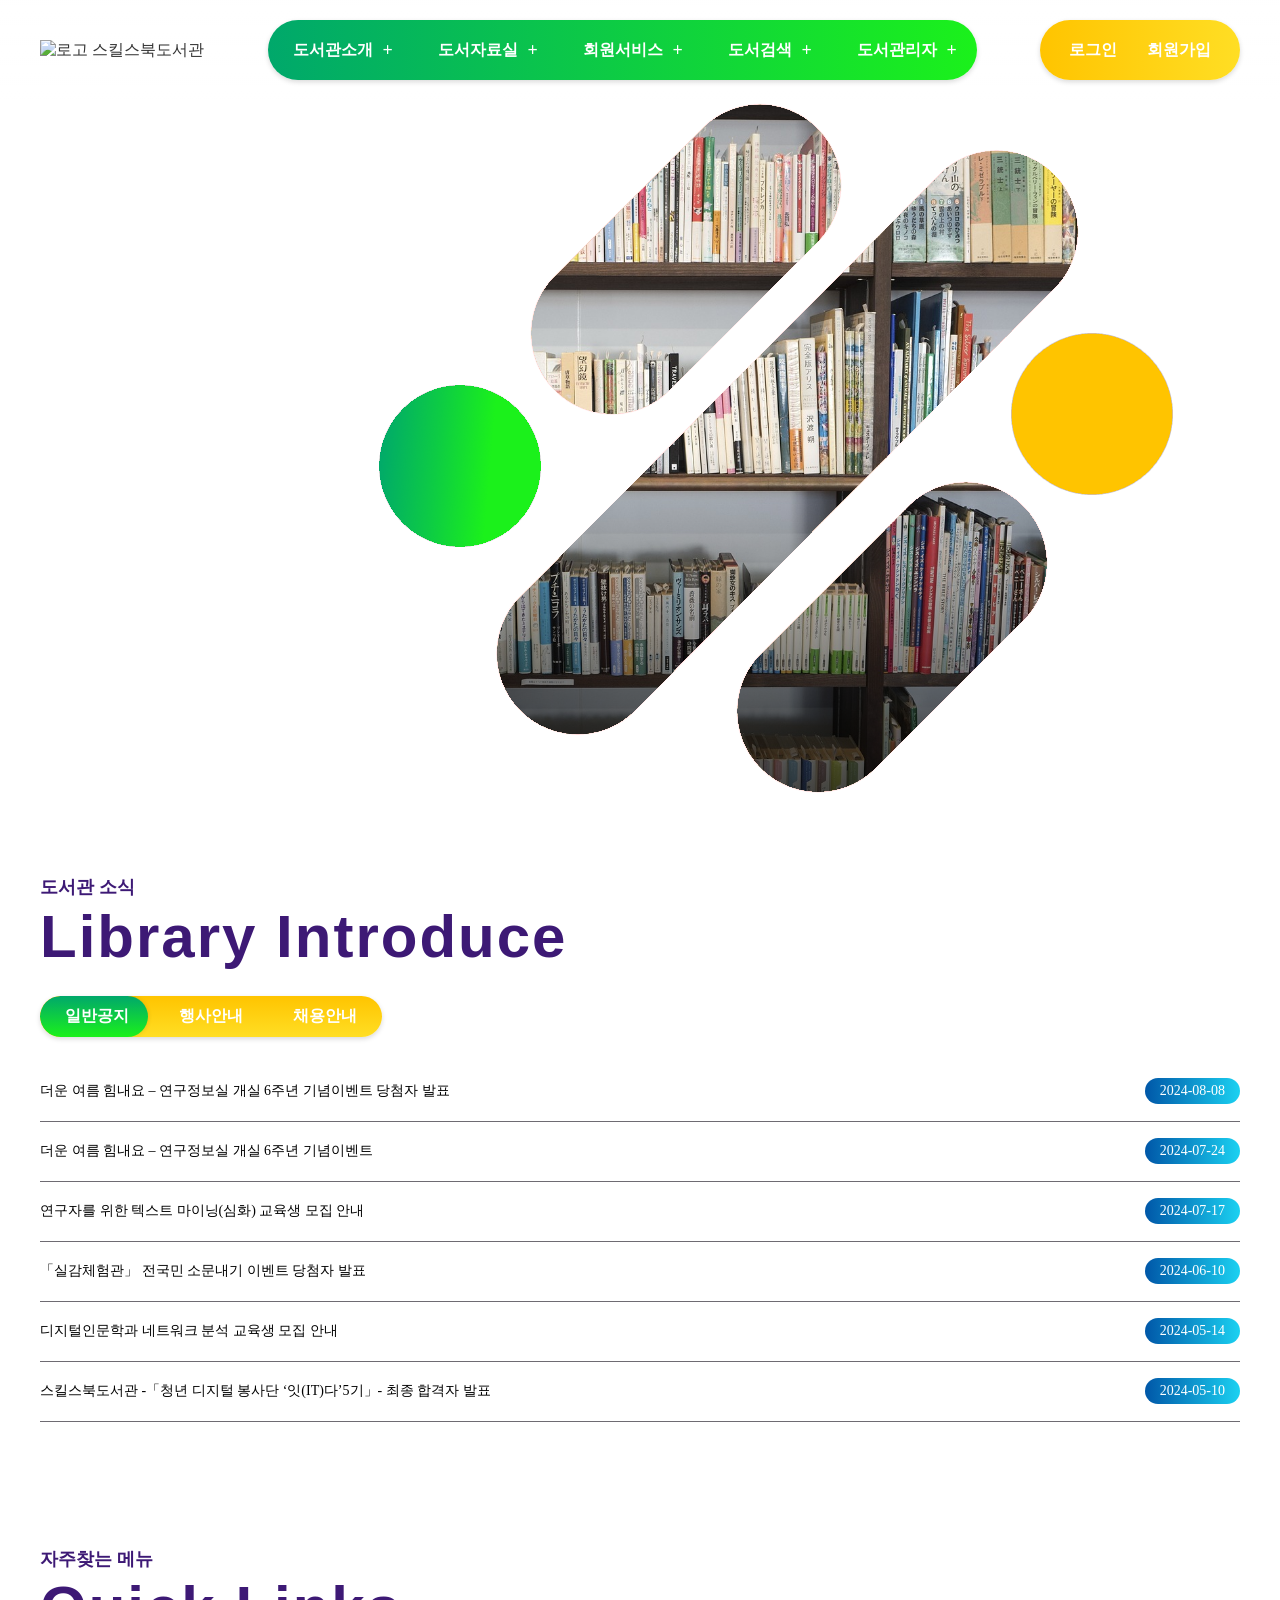
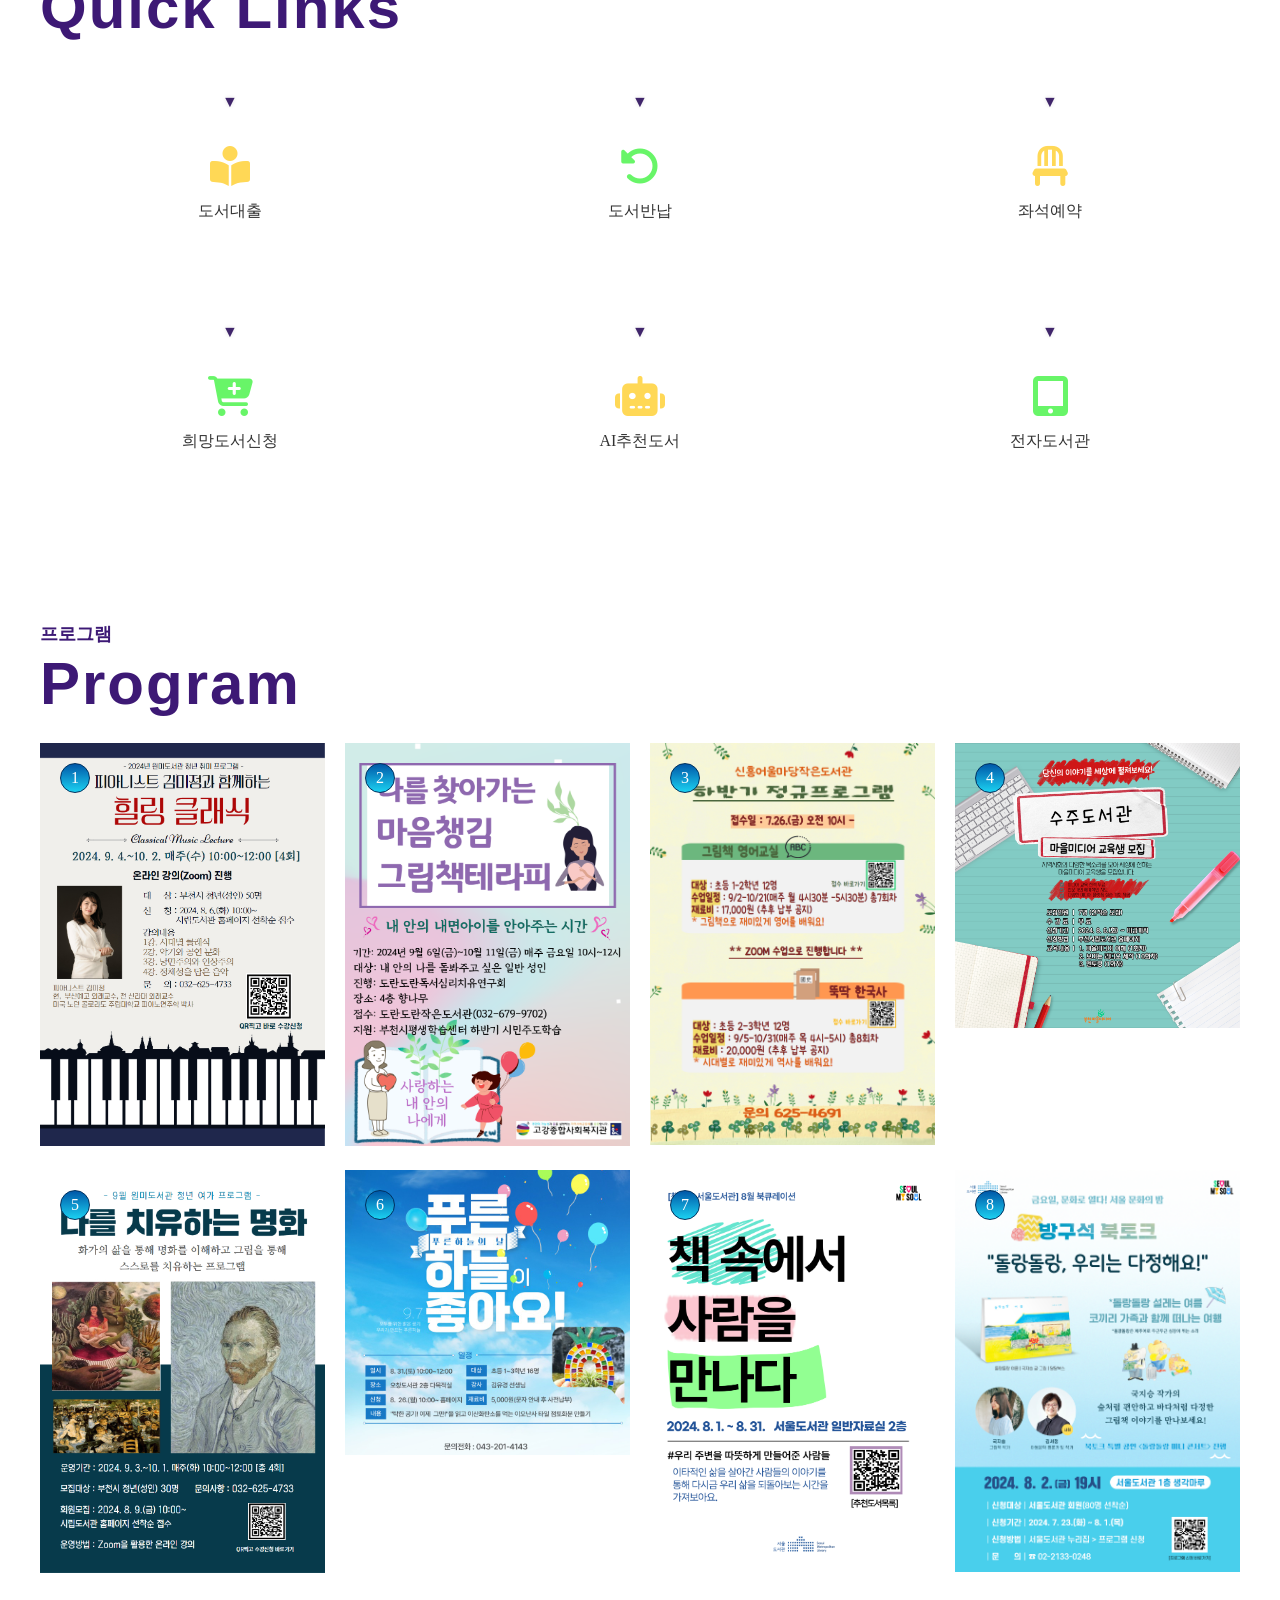
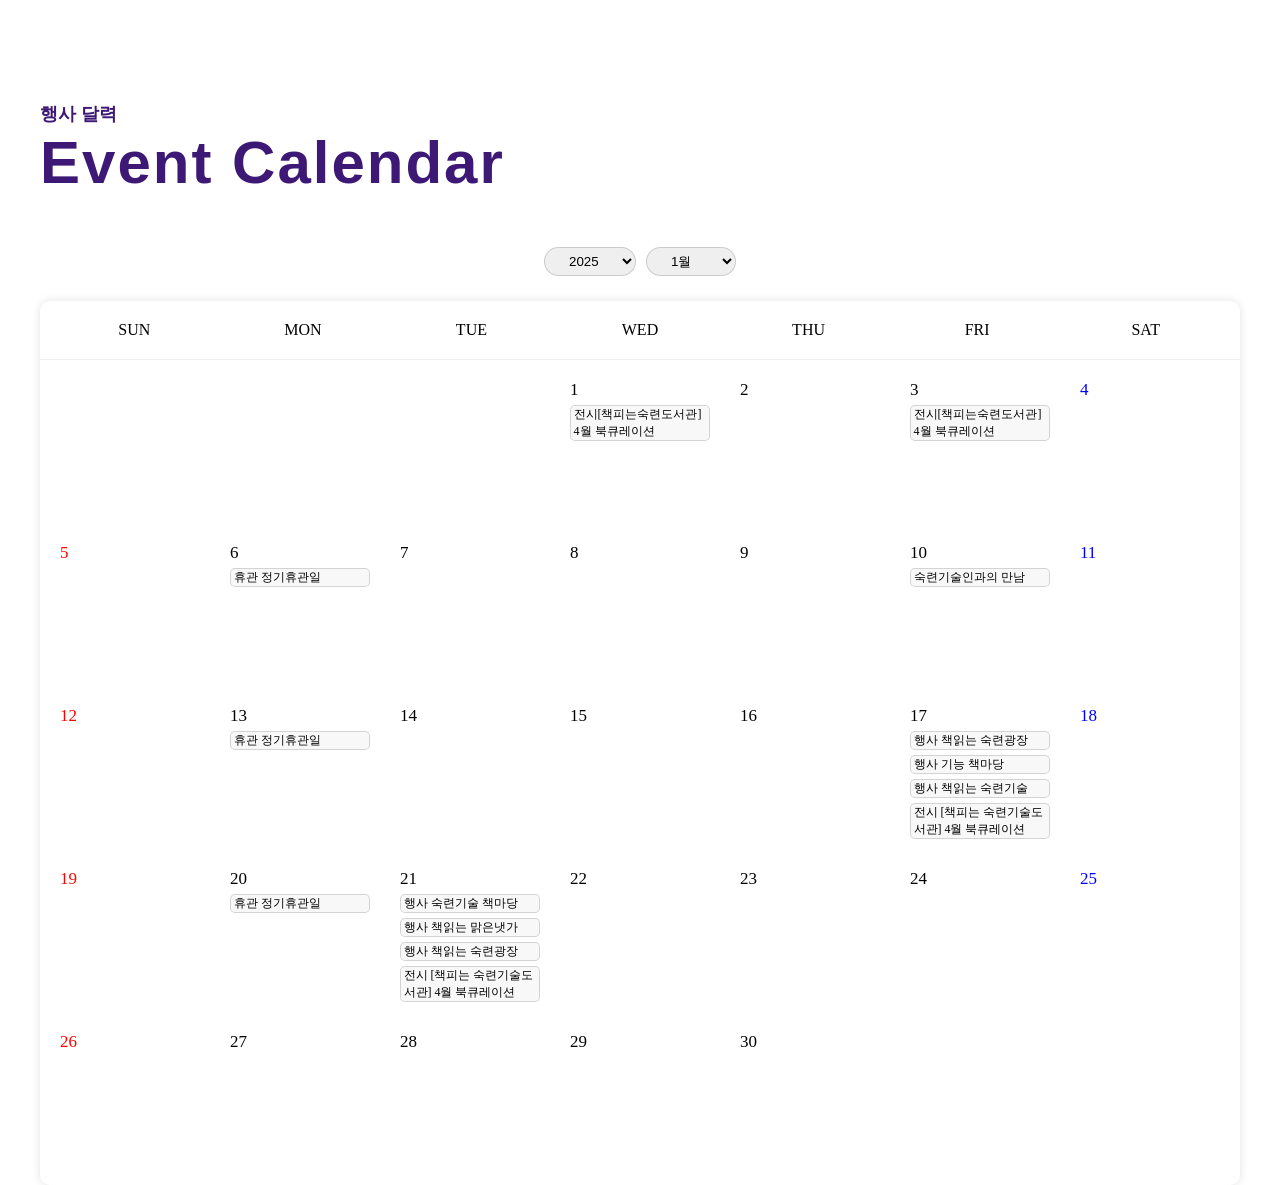
==== commit 28bbc658: "2026-03-21 달력까지 만듦" ====
--- a/B-Module-practice/index.html
+++ b/B-Module-practice/index.html
@@ -289,56 +289,58 @@
         <div class="program-content">
           <div class="program">
             <a href="#pop1">
-              <img src="./asset/프로그램/1.jpg" alt="힐링 클래식">
-              <div class="progam-title"></div>
-            </a>
-          </div>
-          <div class="program">
-            <a href="#pop1">
+              <span class="program-tag">1</span>
               <img src="./asset/프로그램/1.jpg" alt="">
-              <div class="program-title"></div>
+              <div class="program-title">피아니스트 김미정과 함께하는 힐링 클래식</div>
             </a>
           </div>
           <div class="program">
             <a href="#pop2">
+              <span class="program-tag">2</span>
               <img src="./asset/프로그램/2.png" alt="">
-              <div class="program-title"></div>
+              <div class="program-title">도란도란] 나를 찾아가는 마음챙김 그림책테라피</div>
             </a>
           </div>
           <div class="program">
             <a href="#pop3">
+              <span class="program-tag">3</span>
               <img src="./asset/프로그램/3.jpg" alt="">
-              <div class="program-title"></div>
+              <div class="program-title">신흥어울마당작은]2024년 하반기 프로그램 ' 뚝딱 한국사'</div>
             </a>
           </div>
           <div class="program">
             <a href="#pop4">
+              <span class="program-tag">4</span>
               <img src="./asset/프로그램/4.png" alt="">
-              <div class="program-title"></div>
+              <div class="program-title">[수주](성인)마을미디어 교육생 모집</div>
             </a>
           </div>
           <div class="program">
             <a href="#pop5">
+              <span class="program-tag">5</span>
               <img src="./asset/프로그램/5.jpg" alt="">
-              <div class="program-title"></div>
+              <div class="program-title">나를 치유하는 명화</div>
             </a>
           </div>
           <div class="program">
             <a href="#pop6">
+              <span class="program-tag">6</span>
               <img src="./asset/프로그램/6.jpg" alt="">
-              <div class="program-title"></div>
+              <div class="program-title">[문화가 있는 날] 푸른 하늘이 좋아요!</div>
             </a>
           </div>
           <div class="program">
             <a href="#pop7">
+              <span class="program-tag">7</span>
               <img src="./asset/프로그램/7.jpg" alt="">
-              <div class="program-title"></div>
+              <div class="program-title">책 속에서 사람을 만나다 </div>
             </a>
           </div>
           <div class="program">
             <a href="#pop8">
+              <span class="program-tag">8</span>
               <img src="./asset/프로그램/8.jpg" alt="">
-              <div class="program-title"></div>
+              <div class="program-title">서울 문화의 밤(8월) 행사 - 국지승 그림책 작가와 방구석 북토크</div>
             </a>
           </div>
         </div>
--- a/B-Module-practice/style.css
+++ b/B-Module-practice/style.css
@@ -126,5 +126,13 @@
 
 /* 프로그램 */
 .modal {position: fixed;top: 50%;left: 50%;transform: translateX(-50%); display: none;}
-
-.program {}+.program-content {width: 1200px;gap: 20px;display: grid;grid-template-columns: repeat(4, 1fr);}
+.program {position: relative;overflow: hidden;;transition: .25s;width: 100%;height: 100%;}
+.program-content:hover .program {scale: 0.95;opacity: 0.6;}
+.program-content .program:hover {scale: 1;opacity: 1;}
+.program-content .program:hover .program-title {bottom: 0;}
+.program img {width: 100%;}
+.program .program-title {font-weight: 500;display: flex;justify-content: center;align-items: center;padding: 0 20px;text-align: center; width: 100%;height: 80px;transition: bottom .5s; position: absolute;bottom: -80px;left: 0;background-color: rgba(255, 255, 255, 0.9);backdrop-filter: blur(5px);}
+.program .program-tag {display: flex;color: white; justify-content: center;align-items: center; background: linear-gradient(#0057a8, #1bd1f1); width: 30px;height: 30px;border-radius: 50%;border: 1px solid #00315f; position: absolute;top: 20px;left: 20px;}
+.modal {visibility: hidden;opacity: 0; position: fixed; top: 50%;left: 50%;transform: translate(-50%, 50%);padding: 20px;background-color: white;}
+.modal:target {visibility: visible;opacity: 1;}
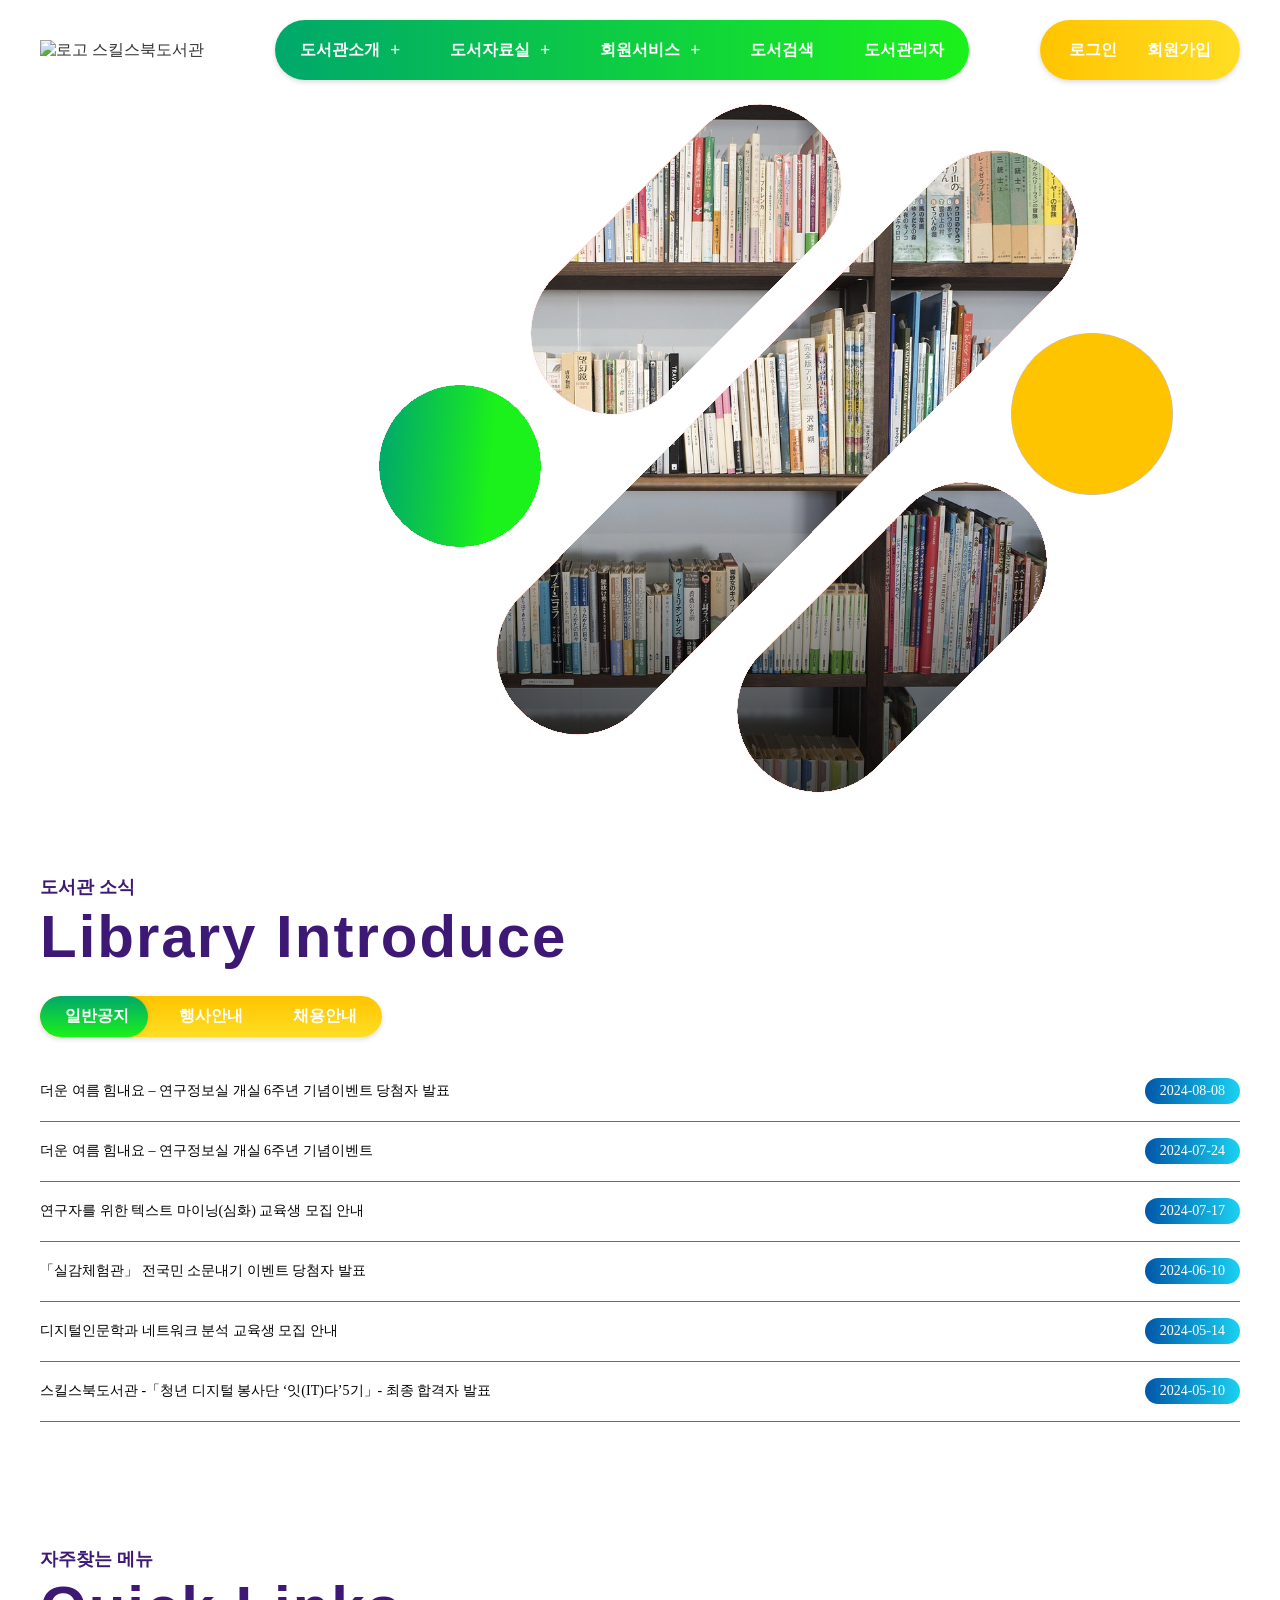
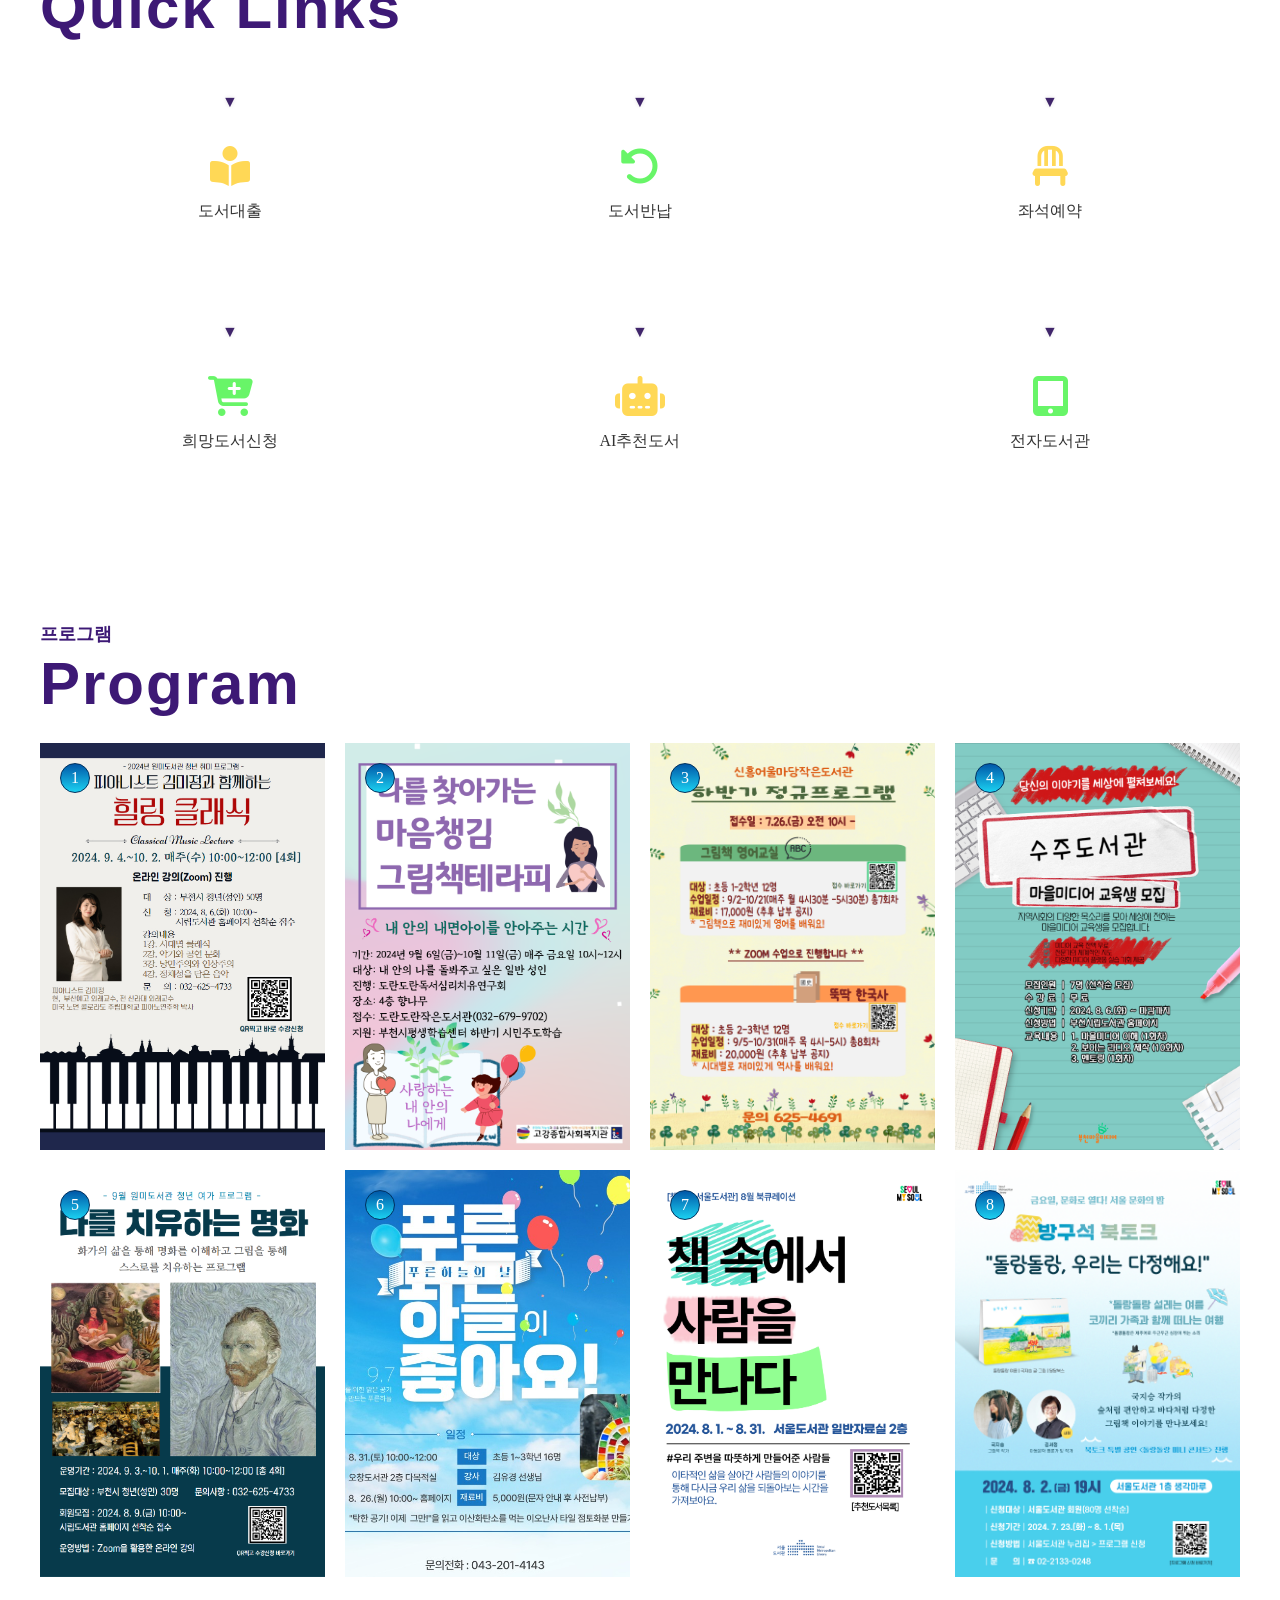
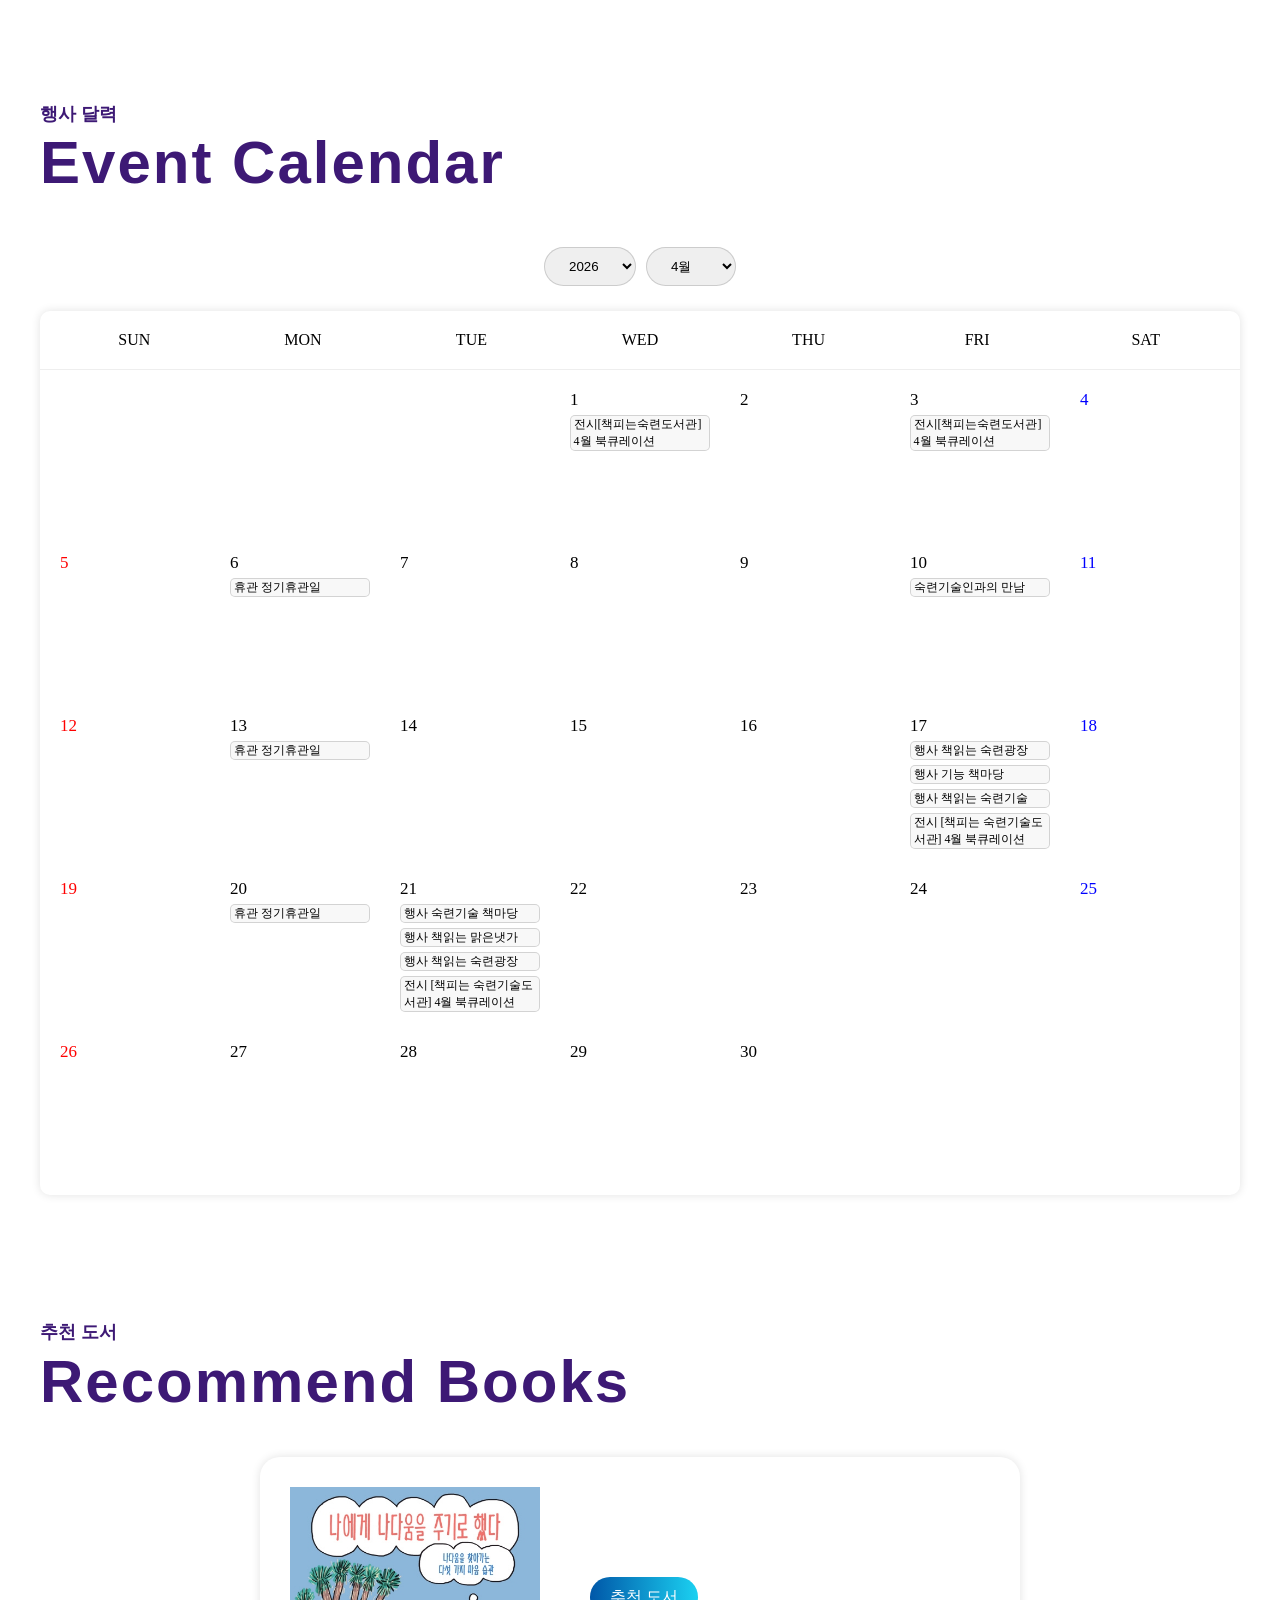
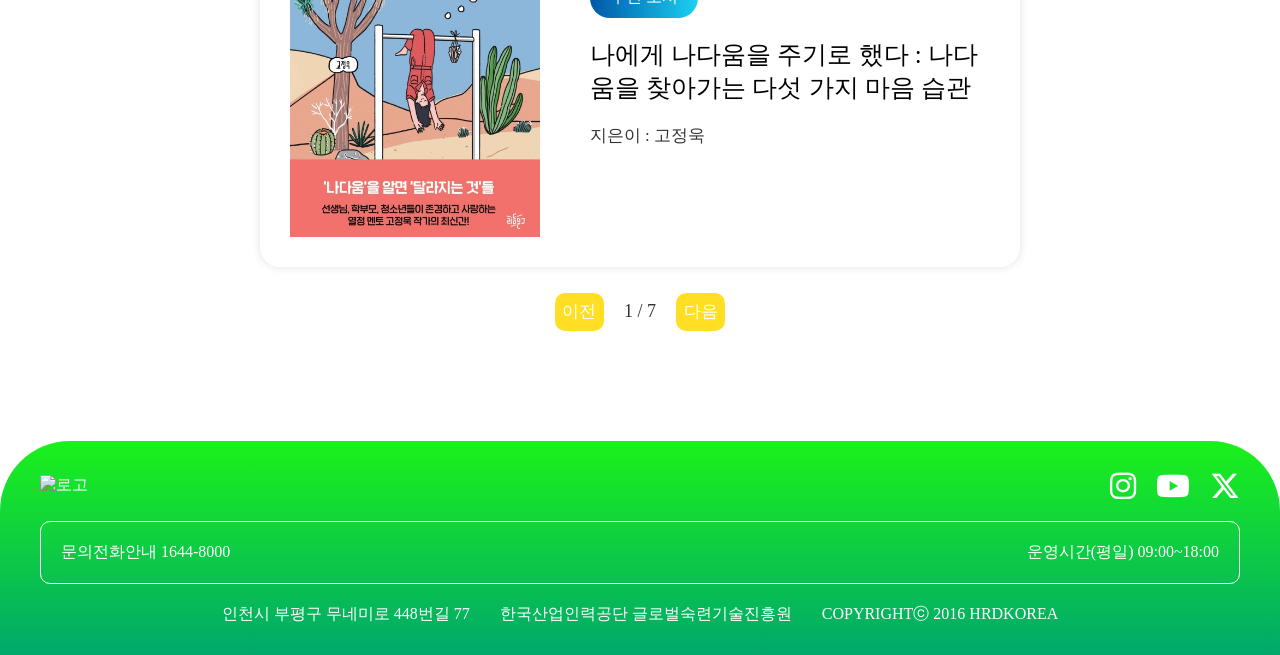
==== commit 410e2f53: "2026-03-22 B모듈 메인 페이지 완성" ====
--- a/B-Module-practice/index.html
+++ b/B-Module-practice/index.html
@@ -4,554 +4,668 @@
 <head>
   <meta charset="UTF-8">
   <meta name="viewport" content="width=device-width, initial-scale=1.0">
-  <title>Document</title>
+  <title>스킬스북도서관</title>
   <link rel="stylesheet" href="style.css">
   <link rel="stylesheet" href="./asset/fontawesome/css/all.css">
 </head>
 
 <body>
-    <input type="radio" name="sign" id="signModalOpenBtn" hidden>
-    <input type="radio" name="sign" id="signModalCloseBtn" hidden>
-    <div class="sign-modal">
-      <form action="" method="post">
-        <div class="login-header">
-          <h3>로그인</h3>
-          <label class="close-btn" for="signModalCloseBtn">×</label>
-        </div>
-        <div class="form-content">
-          <div class="input-group">
-            <label for="id">아이디</label>
-            <input type="text" id="id" placeholder="아이디를 입력해주세요" required>
-          </div>
-          <div class="input-group">
-            <label for="pw">비밀번호</label>
-            <input type="password" id="pw" placeholder="비밀번호를 입력해주세요" required>
-          </div>
-          <button type="submit" class="login-btn">Login</button>
-        </div>
-      </form>
-    </div>
-
-    <header class="header">
-      <div class="header-content">
-        <a href="./index.html" class="logo">
-          <img src="./asset/file/logo.png" alt="로고">
-          <span>스킬스북도서관</span>
-        </a>
-
-        <nav class="nav1">
+  <input type="radio" name="sign" id="signModalOpenBtn" hidden>
+  <input type="radio" name="sign" id="signModalCloseBtn" hidden>
+  <div class="sign-modal">
+    <form action="" method="post">
+      <div class="login-header">
+        <h3>로그인</h3>
+        <label class="close-btn" for="signModalCloseBtn">닫기</label>
+      </div>
+      <div class="form-content">
+        <div class="input-group">
+          <label for="id">아이디</label>
+          <input type="text" id="id" placeholder="아이디를 입력해주세요" required>
+        </div>
+        <div class="input-group">
+          <label for="pw">비밀번호</label>
+          <input type="password" id="pw" placeholder="비밀번호를 입력해주세요" required>
+        </div>
+        <button type="submit" class="login-btn">Login</button>
+      </div>
+    </form>
+  </div>
+
+  <header class="header">
+    <div class="header-content">
+      <a href="./index.html" class="logo">
+        <img src="./asset/file/logo.png" alt="로고">
+        <span>스킬스북도서관</span>
+      </a>
+
+      <nav class="nav1">
+        <ul>
+          <li class="has-sub">
+            <input type="text" class="focus-trap" readonly>
+            <label class="menu-label">도서관소개</label>
+            <ul class="sub">
+              <div class="sub-content">
+                <li><a href="./sub.html">도서관소개</a></li>
+                <li><a href="#">도서관현황</a></li>
+              </div>
+            </ul>
+          </li>
+          <li class="has-sub">
+            <input type="text" class="focus-trap" readonly>
+            <label class="menu-label">도서자료실</label>
+            <ul class="sub">
+              <div class="sub-content">
+                <li><a href="#">자료실</a></li>
+                <li><a href="#">열람실예약</a></li>
+              </div>
+            </ul>
+          </li>
+          <li class="has-sub active">
+            <input type="text" class="focus-trap" readonly>
+            <label class="menu-label ">회원서비스</label>
+            <ul class="sub">
+              <div class="sub-content">
+                <li><a href="#">회원가입</a></li>
+                <li><a href="#">마이페이지</a></li>
+              </div>
+            </ul>
+          </li>
+          <li class="has-sub">
+            <label>도서검색</label>
+          </li>
+          <li class="has-sub">
+            <label>도서관리자</label>
+          </li>
+        </ul>
+      </nav>
+      <nav class="nav2">
+        <label for="signModalOpenBtn">로그인</label>
+        <a href="#">회원가입</a>
+      </nav>
+    </div>
+  </header>
+  <div class="visual-content">
+    <main class="visual">
+      <div class="background"></div>
+
+      <div class="slide-con">
+        <ul class="visual-slider">
+          <li><img src="./asset/images/images (41).jpg" alt="1"></li>
+          <li><img src="./asset/images/images (63).jpg" alt="2"></li>
+          <li><img src="./asset/images/images (50).jpg" alt="3"></li>
+          <li><img src="./asset/images/images (75).jpg" alt="4"></li>
+        </ul>
+      </div>
+      <div class="text-con">
+        <div class="text-box t1">
+          <p>기술에 깊이를 더하다</p>
+          <h3>Deepen Your <br> Insight</h3>
+          <p>숙련기술인을 위한 전공 서적과 전문 자료를 만나보세요.</p>
+        </div>
+
+        <div class="text-box t2">
+          <p>새로운 공간, 기술의 가치를 잇다</p>
+          <h3>Connecting <br>Values</h3>
+          <p>리모델링으로 쾌적해진 공간에서 내일을 설계하세요.</p>
+        </div>
+
+        <div class="text-box t3">
+          <p>꿈을 키우는 열람실</p>
+          <h3>Book Your<br> Seat</h3>
+          <p>열린 공간, 클릭 한 번으로 자리를 확보하세요.</p>
+        </div>
+
+        <div class="text-box t4">
+          <p>대한민국 기술의 미래</p>
+          <h3>Advance<br> Expertise</h3>
+          <p>대한민국 기술 인재의 성장을 적극 지원합니다.</p>
+        </div>
+        <div class="progress-bar"><span></span></div>
+      </div>
+
+    </main>
+  </div>
+  <section>
+    <article>
+      <div class="title-box">
+        <p>도서관 소식</p>
+        <h3>Library Introduce</h3>
+      </div>
+      <div class="into-content">
+        <input type="radio" name="tab" id="tab1" hidden checked>
+        <input type="radio" name="tab" id="tab2" hidden>
+        <input type="radio" name="tab" id="tab3" hidden>
+
+        <div class="intro-header">
+          <div class="tab-back"></div>
+          <label for="tab1" class="tab1">일반공지</label>
+          <label for="tab2" class="tab2">행사안내</label>
+          <label for="tab3" class="tab3">채용안내</label>
+        </div>
+        <main class="intro-main">
+          <div class="tab-content1 tab-content">
+            <div class="content">
+              <h5>더운 여름 힘내요 – 연구정보실 개실 6주년 기념이벤트 당첨자 발표</h5>
+              <p>2024-08-08</p>
+            </div>
+            <div class="content">
+              <h5>더운 여름 힘내요 – 연구정보실 개실 6주년 기념이벤트</h5>
+              <p>2024-07-24</p>
+            </div>
+            <div class="content">
+              <h5>연구자를 위한 텍스트 마이닝(심화) 교육생 모집 안내</h5>
+              <p>2024-07-17</p>
+            </div>
+            <div class="content">
+              <h5>「실감체험관」 전국민 소문내기 이벤트 당첨자 발표</h5>
+              <p>2024-06-10</p>
+            </div>
+            <div class="content">
+              <h5>디지털인문학과 네트워크 분석 교육생 모집 안내</h5>
+              <p>2024-05-14</p>
+            </div>
+            <div class="content">
+              <h5>스킬스북도서관 -「청년 디지털 봉사단 ‘잇(IT)다’5기」- 최종 합격자 발표</h5>
+              <p>2024-05-10</p>
+            </div>
+          </div>
+          <div class="tab-content2 tab-content">
+            <div class="content">
+              <h5>2024년 제9회 「월간 인문학을 만나다」 강연 안내</h5>
+              <p>2024-08-08</p>
+            </div>
+            <div class="content">
+              <h5>「스킬스북도서관이 간식박스 쏩니다!」7월 당첨 발표</h5>
+              <p>2024-08-07</p>
+            </div>
+            <div class="content">
+              <h5>별 헤는 「실감체험관」이벤트</h5>
+              <p>2024-07-25</p>
+            </div>
+            <div class="content">
+              <h5>2024년 제8회 「월간 인문학을 만나다」 강연 안내</h5>
+              <p>2024-07-15</p>
+            </div>
+            <div class="content">
+              <h5>스킬스북도서관이 간식박스 쏩니다!</h5>
+              <p>2024-07-02</p>
+            </div>
+            <div class="content">
+              <h5>2024년 제7회 「월간 인문학을 만나다」 강연 안내</h5>
+              <p>2024-07-01</p>
+            </div>
+          </div>
+          <div class="tab-content3 tab-content">
+            <div class="content">
+              <h5>2024년 사서직 공무원 경력경쟁채용 필기시험 정답가안 공개 및 이의제기 안내</h5>
+              <p>2024-08-03</p>
+            </div>
+            <div class="content">
+              <h5>스킬스북도서관 공무직 근로자(미화) 채용 서류전형 합격자 및 면접전형 공고</h5>
+              <p>2024-08-02</p>
+            </div>
+            <div class="content">
+              <h5>2024년도 사서직 공무원 경력경쟁채용 필기시험 일정 ‧ 장소 및 응시자 준수사항 공고</h5>
+              <p>2024-07-26</p>
+            </div>
+            <div class="content">
+              <h5>스킬스북도서관 공무직 근로자(미화) 채용공고(재재공고)</h5>
+              <p>2024-07-24</p>
+            </div>
+            <div class="content">
+              <h5>스킬스북도서관 국가서지과 공무직 근로자 채용 최종 합격자 공고</h5>
+              <p>2024-07-18</p>
+            </div>
+            <div class="content">
+              <h5>스킬스북도서관 국가서지과 기간제 근로자(휴직대체) 채용 최종합격자 공고</h5>
+              <p>2024-07-16</p>
+            </div>
+            <div class="content">
+              <h5>스킬스북도서관 국가서지과 공무직 근로자 채용 서류전형(1차) 합격자 발표 및 면접시험(2차) 계획 공고</h5>
+              <p>2024-07-05</p>
+            </div>
+          </div>
+        </main>
+      </div>
+    </article>
+    <article class="link-article">
+      <div class="title-box">
+        <p>자주찾는 메뉴</p>
+        <h3>Quick Links</h3>
+      </div>
+      <div class="link-container">
+        <div class="links-content">
+          <div class="link">
+            <p class="grn-link">▼</p>
+            <i class="fas fa-book-reader fa-2x yel-link"></i>
+            <h3>도서대출</h3>
+          </div>
+          <div class="link">
+            <p class="yel-link">▼</p>
+            <i class="fas fa-undo-alt fa-2x grn-link"></i>
+            <h3>도서반납</h3>
+          </div>
+          <div class="link">
+            <p class="grn-link">▼</p>
+            <i class="fas fa-chair fa-2x yel-link"></i>
+            <h3>좌석예약</h3>
+          </div>
+          <div class="link">
+            <p class="yel-link">▼</p>
+            <i class="fas fa-cart-plus fa-2x grn-link"></i>
+            <h3>희망도서신청</h3>
+          </div>
+          <div class="link">
+            <p class="grn-link">▼</p>
+            <i class="fas fa-robot fa-2x yel-link"></i>
+            <h3>AI추천도서</h3>
+          </div>
+          <div class="link">
+            <p class="yel-link">▼</p>
+            <i class="fas fa-tablet-alt fa-2x grn-link"></i>
+            <h3>전자도서관</h3>
+          </div>
+        </div>
+      </div>
+    </article>
+    <article>
+      <div class="title-box">
+        <p>프로그램</p>
+        <h3>Program</h3>
+      </div>
+      <div class="program-content">
+        <div class="program">
+          <a href="#pop1">
+            <span class="program-tag">1</span>
+            <img src="./asset/프로그램/1.jpg" alt="">
+            <div class="program-title">피아니스트 김미정과 함께하는 힐링 클래식</div>
+          </a>
+        </div>
+        <div class="program">
+          <a href="#pop2">
+            <span class="program-tag">2</span>
+            <img src="./asset/프로그램/2.png" alt="">
+            <div class="program-title">도란도란] 나를 찾아가는 마음챙김 그림책테라피</div>
+          </a>
+        </div>
+        <div class="program">
+          <a href="#pop3">
+            <span class="program-tag">3</span>
+            <img src="./asset/프로그램/3.jpg" alt="">
+            <div class="program-title">신흥어울마당작은]2024년 하반기 프로그램 ' 뚝딱 한국사'</div>
+          </a>
+        </div>
+        <div class="program">
+          <a href="#pop4">
+            <span class="program-tag">4</span>
+            <img src="./asset/프로그램/4.png" alt="">
+            <div class="program-title">[수주](성인)마을미디어 교육생 모집</div>
+          </a>
+        </div>
+        <div class="program">
+          <a href="#pop5">
+            <span class="program-tag">5</span>
+            <img src="./asset/프로그램/5.jpg" alt="">
+            <div class="program-title">나를 치유하는 명화</div>
+          </a>
+        </div>
+        <div class="program">
+          <a href="#pop6">
+            <span class="program-tag">6</span>
+            <img src="./asset/프로그램/6.jpg" alt="">
+            <div class="program-title">[문화가 있는 날] 푸른 하늘이 좋아요!</div>
+          </a>
+        </div>
+        <div class="program">
+          <a href="#pop7">
+            <span class="program-tag">7</span>
+            <img src="./asset/프로그램/7.jpg" alt="">
+            <div class="program-title">책 속에서 사람을 만나다 </div>
+          </a>
+        </div>
+        <div class="program">
+          <a href="#pop8">
+            <span class="program-tag">8</span>
+            <img src="./asset/프로그램/8.jpg" alt="">
+            <div class="program-title">서울 문화의 밤(8월) 행사 - 국지승 그림책 작가와 방구석 북토크</div>
+          </a>
+        </div>
+      </div>
+    </article>
+    <div class="modal" id="pop1">
+      <div class="modal-content">
+        <img src="./asset/프로그램/1.jpg" alt="">
+        <p>피아니스트 김미정과 함께하는 힐링 클래식</p>
+        <a href="#close" class="close-btn"></a>
+      </div>
+    </div>
+    <div class="modal" id="pop2">
+      <div class="modal-content">
+        <img src="./asset/프로그램/2.png" alt="">
+        <p>도란도란] 나를 찾아가는 마음챙김 그림책테라피</p>
+        <a href="#close" class="close-btn"></a>
+      </div>
+    </div>
+    <div class="modal" id="pop3">
+      <div class="modal-content">
+        <img src="./asset/프로그램/3.jpg" alt="">
+        <p>신흥어울마당작은]2024년 하반기 프로그램 ' 뚝딱 한국사'</p>
+        <a href="#close" class="close-btn"></a>
+      </div>
+    </div>
+    <div class="modal" id="pop4">
+      <div class="modal-content">
+        <img src="./asset/프로그램/4.png" alt="">
+        <p>[수주](성인)마을미디어 교육생 모집</p>
+        <a href="#close" class="close-btn"></a>
+      </div>
+    </div>
+    <div class="modal" id="pop5">
+      <div class="modal-content">
+        <img src="./asset/프로그램/5.jpg" alt="">
+        <p>나를 치유하는 명화</p>
+        <a href="#close" class="close-btn"></a>
+      </div>
+    </div>
+    <div class="modal" id="pop6">
+      <div class="modal-content">
+        <img src="./asset/프로그램/6.jpg" alt="">
+        <p>[문화가 있는 날] 푸른 하늘이 좋아요!</p>
+        <a href="#close" class="close-btn"></a>
+      </div>
+    </div>
+    <div class="modal" id="pop7">
+      <div class="modal-content">
+        <img src="./asset/프로그램/7.jpg" alt="">
+        <p>책 속에서 사람을 만나다 </p>
+        <a href="#close" class="close-btn"></a>
+      </div>
+    </div>
+    <div class="modal" id="pop8">
+      <div class="modal-content">
+        <img src="./asset/프로그램/8.jpg" alt="">
+        <p>서울 문화의 밤(8월) 행사 - 국지승 그림책 작가와 방구석 북토크</p>
+        <a href="#close" class="close-btn"></a>
+      </div>
+    </div>
+    <article>
+      <div class="title-box">
+        <p>행사 달력</p>
+        <h3>Event Calendar</h3>
+      </div>
+      <div class="calendar-content">
+        <div class="calendar-ctrl">
+          <select id="yearSelect">
+            <option value="2025">2025</option>
+            <option value="2026" selected>2026</option>
+            <option value="2027">2027</option>
+          </select>
+          <select id="monthSelect">
+            <option value="1">1월</option>
+            <option value="2">2월</option>
+            <option value="3">3월</option>
+            <option value="4" selected>4월</option>
+            <option value="5">5월</option>
+            <option value="6">6월</option>
+            <option value="7">7월</option>
+            <option value="8">8월</option>
+            <option value="9">9월</option>
+            <option value="10">10월</option>
+            <option value="11">11월</option>
+            <option value="12">12월</option>
+          </select>
+        </div>
+
+        <main class="calendar-container">
+          <div class="calendar-header">
+            <div>SUN</div>
+            <div>MON</div>
+            <div>TUE</div>
+            <div>WED</div>
+            <div>THU</div>
+            <div>FRI</div>
+            <div> SAT</div>
+          </div>
+          <div id="calendarGrid" class="calendar-grid">
+            <div class="dayempty"></div>
+            <div class="dayempty"></div>
+            <div class="dayempty"></div>
+            <div class="day">
+              <span class="day-num">1</span>
+              <div class="event type-exhibit">전시[책피는숙련도서관] 4월 북큐레이션</div>
+            </div>
+            <div class="day">
+              <span class="day-num">2</span>
+            </div>
+            <div class="day">
+              <span class="day-num">3</span>
+              <div class="event type-exhibit">전시[책피는숙련도서관] 4월 북큐레이션</div>
+            </div>
+            <div class="day sat">
+              <span class="day-num">4</span>
+            </div>
+            <div class="day sun">
+              <span class="day-num">5</span>
+            </div>
+            <div class="day">
+              <span class="day-num">6</span>
+              <div class="event type-holiday">휴관 정기휴관일</div>
+            </div>
+            <div class="day">
+              <span class="day-num">7</span>
+            </div>
+            <div class="day">
+              <span class="day-num">8</span>
+            </div>
+            <div class="day">
+              <span class="day-num">9</span>
+            </div>
+            <div class="day">
+              <span class="day-num">10</span>
+              <div class="event type-meet">숙련기술인과의 만남</div>
+            </div>
+            <div class="day sat">
+              <span class="day-num">11</span>
+            </div>
+            <div class="day sun">
+              <span class="day-num">12</span>
+            </div>
+            <div class="day">
+              <span class="day-num">13</span>
+              <div class="event type-holiday">휴관 정기휴관일</div>
+            </div>
+            <div class="day">
+              <span class="day-num">14</span>
+            </div>
+            <div class="day">
+              <span class="day-num">15</span>
+            </div>
+            <div class="day">
+              <span class="day-num">16</span>
+            </div>
+            <div class="day">
+              <span class="day-num">17</span>
+              <div class="event type-event">행사 책읽는 숙련광장</div>
+              <div class="event type-event">행사 기능 책마당</div>
+              <div class="event type-event">행사 책읽는 숙련기술</div>
+              <div class="event type-exhibit">전시 [책피는 숙련기술도서관] 4월 북큐레이션</div>
+            </div>
+            <div class="day sat">
+              <span class="day-num">18</span>
+            </div>
+            <div class="day sun">
+              <span class="day-num">19</span>
+            </div>
+            <div class="day">
+              <span class="day-num">20</span>
+              <div class="event type-holiday">휴관 정기휴관일</div>
+            </div>
+            <div class="day">
+              <span class="day-num">21</span>
+              <div class="event type-event">행사 숙련기술 책마당</div>
+              <div class="event type-event">행사 책읽는 맑은냇가</div>
+              <div class="event type-event">행사 책읽는 숙련광장</div>
+              <div class="event type-exhibit">전시 [책피는 숙련기술도서관] 4월 북큐레이션</div>
+            </div>
+            <div class="day">
+              <span class="day-num">22</span>
+            </div>
+            <div class="day">
+              <span class="day-num">23</span>
+            </div>
+            <div class="day">
+              <span class="day-num">24</span>
+            </div>
+            <div class="day sat">
+              <span class="day-num">25</span>
+            </div>
+            <div class="day sun">
+              <span class="day-num">26</span>
+            </div>
+            <div class="day">
+              <span class="day-num">27</span>
+            </div>
+            <div class="day">
+              <span class="day-num">28</span>
+            </div>
+            <div class="day">
+              <span class="day-num">29</span>
+            </div>
+            <div class="day">
+              <span class="day-num">30</span>
+            </div>
+          </div>
+        </main>
+      </div>
+    </article>
+    <article>
+      <div class="title-box">
+        <p>추천 도서</p>
+        <h3>Recommend Books</h3>
+      </div>
+      <input type="radio" name="book" id="b1" hidden checked>
+      <input type="radio" name="book" id="b1" hidden>
+      <input type="radio" name="book" id="b2" hidden>
+      <input type="radio" name="book" id="b3" hidden>
+      <input type="radio" name="book" id="b4" hidden>
+      <input type="radio" name="book" id="b5" hidden>
+      <input type="radio" name="book" id="b6" hidden>
+      <input type="radio" name="book" id="b7" hidden>
+
+      <div class="slide-content">
+        <div class="book-slide">
           <ul>
-            <li class="has-sub">
-              <input type="text" class="focus-trap" readonly>
-              <label class="menu-label">도서관소개</label>
-              <ul class="sub">
-                <div class="sub-content">
-                  <li><a href="/sub">도서관소개</a></li>
-                  <li><a href="/status">도서관현황</a></li>
+            <li>
+              <div class="book-box">
+                <img src="./asset/추천도서/추천도서1.jpg" alt="">
+                <div class="book-info">
+                  <span class="book-type">추천 도서</span>
+                  <h3 class="book-title">나에게 나다움을 주기로 했다 : 나다움을 찾아가는 다섯 가지 마음 습관</h3>
+                  <p>지은이 : 고정욱</p>
                 </div>
-              </ul>
+              </div>
             </li>
-            <li class="has-sub">
-              <input type="text" class="focus-trap" readonly>
-              <label class="menu-label">도서자료실</label>
-              <ul class="sub">
-                <div class="sub-content">
-                  <li><a href="/data">자료실</a></li>
-                  <li><a href="/reserve">열람실예약</a></li>
+            <li>
+              <div class="book-box">
+                <img src="./asset/추천도서/추천도서2.jpg" alt="">
+                <div class="book-info">
+                  <span class="book-type">추천 도서</span>
+                  <h3 class="book-title">여름이 반짝</h3>
+                  <p>지은이 : 김수빈 </p>
                 </div>
-              </ul>
+              </div>
             </li>
-            <li class="has-sub active">
-              <input type="text" class="focus-trap" readonly>
-              <label class="menu-label ">회원서비스</label>
-              <ul class="sub">
-                <div class="sub-content">
-                  <li><a href="/join">회원가입</a></li>
-                  <li><a href="/mypage">마이페이지</a></li>
+            <li>
+              <div class="book-box">
+                <img src="./asset/추천도서/추천도서3.jpg" alt="">
+                <div class="book-info">
+                  <span class="book-type">추천 도서</span>
+                  <h3 class="book-title">사랑 한 꼬집을 넣으면</h3>
+                  <p>지은이 : 배리 팀스</p>
                 </div>
-              </ul>
+              </div>
             </li>
-            <li class="has-sub">
-              <input type="text" class="focus-trap" readonly>
-              <label class="menu-label">도서검색</label>
-              <ul class="sub">
-                <div class="sub-content">
-                  <li><a href="/search">도서검색</a></li>
+            <li>
+              <div class="book-box">
+                <img src="./asset/추천도서/추천도서4.jpg" alt="">
+                <div class="book-info">
+                  <span class="book-type">추천 도서</span>
+                  <h3 class="book-title">정말 정말 소리 지르고 싶어!</h3>
+                  <p>지은이 : 사이먼 필립</p>
                 </div>
-              </ul>
+              </div>
             </li>
-            <li class="has-sub">
-              <input type="text" class="focus-trap" readonly>
-              <label class="menu-label">도서관리자</label>
-              <ul class="sub">
-                <div class="sub-content">
-                  <li><a href="/admin">관리페이지</a></li>
+            <li>
+              <div class="book-box">
+                <img src="./asset/추천도서/추천도서5.jpg" alt="">
+                <div class="book-info">
+                  <span class="book-type">추천 도서</span>
+                  <h3 class="book-title">힐빌리의 노래 : 위기의 가정과 문화에 대한 회고</h3>
+                  <p>지은이 : J.D 밴스</p>
                 </div>
-              </ul>
+              </div>
+            </li>
+            <li>
+              <div class="book-box">
+                <img src="./asset/추천도서/추천도서6.jpg" alt="">
+                <div class="book-info">
+                  <span class="book-type">추천 도서</span>
+                  <h3 class="book-title">(허영만의) 커피 한잔 할까요?</h3>
+                  <p>지은이 : 허영만</p>
+                </div>
+              </div>
+            </li>
+            <li>
+              <div class="book-box">
+                <img src="./asset/추천도서/추천도서7.jpg" alt="">
+                <div class="book-info">
+                  <span class="book-type">추천 도서</span>
+                  <h3 class="book-title">두더지의 여름: 김상근 그림책</h3>
+                  <p>지은이 : 김상근</p>
+                </div>
+              </div>
             </li>
           </ul>
-        </nav>
-        <nav class="nav2">
-          <label for="signModalOpenBtn">로그인</label>
-          <a href="#">회원가입</a>
-        </nav>
-      </div>
-    </header>
-    <div class="visual-content">
-      <main class="visual">
-        <div class="background"></div>
-
-        <div class="slide-con">
-          <ul class="visual-slider">
-            <li><img src="./asset/images/images (41).jpg" alt="1"></li>
-            <li><img src="./asset/images/images (63).jpg" alt="2"></li>
-            <li><img src="./asset/images/images (50).jpg" alt="3"></li>
-            <li><img src="./asset/images/images (75).jpg" alt="4"></li>
-          </ul>
-        </div>
-        <div class="text-con">
-          <div class="text-box t1">
-            <p>기술에 깊이를 더하다</p>
-            <h3>Deepen Your <br> Insight</h3>
-            <p>숙련기술인을 위한 전공 서적과 전문 자료를 만나보세요.</p>
-          </div>
-
-          <div class="text-box t2">
-            <p>새로운 공간, 기술의 가치를 잇다</p>
-            <h3>Connecting <br>Values</h3>
-            <p>리모델링으로 쾌적해진 공간에서 내일을 설계하세요.</p>
-          </div>
-
-          <div class="text-box t3">
-            <p>꿈을 키우는 열람실</p>
-            <h3>Book Your<br> Seat</h3>
-            <p>열린 공간, 클릭 한 번으로 자리를 확보하세요.</p>
-          </div>
-
-          <div class="text-box t4">
-            <p>대한민국 기술의 미래</p>
-            <h3>Advance<br> Expertise</h3>
-            <p>대한민국 기술 인재의 성장을 적극 지원합니다.</p>
-          </div>
-          <div class="progress-bar"><span></span></div>
-        </div>
-
-      </main>
-    </div>
-    <section>
-      <article>
-        <div class="title-box">
-          <p>도서관 소식</p>
-          <h3>Library Introduce</h3>
-        </div>
-        <div class="into-content">
-          <input type="radio" name="tab" id="tab1" hidden checked>
-          <input type="radio" name="tab" id="tab2" hidden>
-          <input type="radio" name="tab" id="tab3" hidden>
-
-          <div class="intro-header">
-            <div class="tab-back"></div>
-            <label for="tab1" class="tab1">일반공지</label>
-            <label for="tab2" class="tab2">행사안내</label>
-            <label for="tab3" class="tab3">채용안내</label>
-          </div>
-          <main class="intro-main">
-            <div class="tab-content1 tab-content">
-              <div class="content">
-                <h5>더운 여름 힘내요 – 연구정보실 개실 6주년 기념이벤트 당첨자 발표</h5>
-                <p>2024-08-08</p>
-              </div>
-              <div class="content">
-                <h5>더운 여름 힘내요 – 연구정보실 개실 6주년 기념이벤트</h5>
-                <p>2024-07-24</p>
-              </div>
-              <div class="content">
-                <h5>연구자를 위한 텍스트 마이닝(심화) 교육생 모집 안내</h5>
-                <p>2024-07-17</p>
-              </div>
-              <div class="content">
-                <h5>「실감체험관」 전국민 소문내기 이벤트 당첨자 발표</h5>
-                <p>2024-06-10</p>
-              </div>
-              <div class="content">
-                <h5>디지털인문학과 네트워크 분석 교육생 모집 안내</h5>
-                <p>2024-05-14</p>
-              </div>
-              <div class="content">
-                <h5>스킬스북도서관 -「청년 디지털 봉사단 ‘잇(IT)다’5기」- 최종 합격자 발표</h5>
-                <p>2024-05-10</p>
-              </div>
-            </div>
-            <div class="tab-content2 tab-content">
-              <div class="content">
-                <h5>2024년 제9회 「월간 인문학을 만나다」 강연 안내</h5>
-                <p>2024-08-08</p>
-              </div>
-              <div class="content">
-                <h5>「스킬스북도서관이 간식박스 쏩니다!」7월 당첨 발표</h5>
-                <p>2024-08-07</p>
-              </div>
-              <div class="content">
-                <h5>별 헤는 「실감체험관」이벤트</h5>
-                <p>2024-07-25</p>
-              </div>
-              <div class="content">
-                <h5>2024년 제8회 「월간 인문학을 만나다」 강연 안내</h5>
-                <p>2024-07-15</p>
-              </div>
-              <div class="content">
-                <h5>스킬스북도서관이 간식박스 쏩니다!</h5>
-                <p>2024-07-02</p>
-              </div>
-              <div class="content">
-                <h5>2024년 제7회 「월간 인문학을 만나다」 강연 안내</h5>
-                <p>2024-07-01</p>
-              </div>
-            </div>
-            <div class="tab-content3 tab-content">
-              <div class="content">
-                <h5>2024년 사서직 공무원 경력경쟁채용 필기시험 정답가안 공개 및 이의제기 안내</h5>
-                <p>2024-08-03</p>
-              </div>
-              <div class="content">
-                <h5>스킬스북도서관 공무직 근로자(미화) 채용 서류전형 합격자 및 면접전형 공고</h5>
-                <p>2024-08-02</p>
-              </div>
-              <div class="content">
-                <h5>2024년도 사서직 공무원 경력경쟁채용 필기시험 일정 ‧ 장소 및 응시자 준수사항 공고</h5>
-                <p>2024-07-26</p>
-              </div>
-              <div class="content">
-                <h5>스킬스북도서관 공무직 근로자(미화) 채용공고(재재공고)</h5>
-                <p>2024-07-24</p>
-              </div>
-              <div class="content">
-                <h5>스킬스북도서관 국가서지과 공무직 근로자 채용 최종 합격자 공고</h5>
-                <p>2024-07-18</p>
-              </div>
-              <div class="content">
-                <h5>스킬스북도서관 국가서지과 기간제 근로자(휴직대체) 채용 최종합격자 공고</h5>
-                <p>2024-07-16</p>
-              </div>
-              <div class="content">
-                <h5>스킬스북도서관 국가서지과 공무직 근로자 채용 서류전형(1차) 합격자 발표 및 면접시험(2차) 계획 공고</h5>
-                <p>2024-07-05</p>
-              </div>
-            </div>
-          </main>
-        </div>
-      </article>
-      <article class="link-article">
-        <div class="title-box">
-          <p>자주찾는 메뉴</p>
-          <h3>Quick Links</h3>
-        </div>
-        <div class="link-container">
-          <div class="links-content">
-            <div class="link">
-              <p class="grn-link">▼</p>
-              <i class="fas fa-book-reader fa-2x yel-link"></i>
-              <h3>도서대출</h3>
-            </div>
-            <div class="link">
-              <p class="yel-link">▼</p>
-              <i class="fas fa-undo-alt fa-2x grn-link"></i>
-              <h3>도서반납</h3>
-            </div>
-            <div class="link">
-              <p class="grn-link">▼</p>
-              <i class="fas fa-chair fa-2x yel-link"></i>
-              <h3>좌석예약</h3>
-            </div>
-            <div class="link">
-              <p class="yel-link">▼</p>
-              <i class="fas fa-cart-plus fa-2x grn-link"></i>
-              <h3>희망도서신청</h3>
-            </div>
-            <div class="link">
-              <p class="grn-link">▼</p>
-              <i class="fas fa-robot fa-2x yel-link"></i>
-              <h3>AI추천도서</h3>
-            </div>
-            <div class="link">
-              <p class="yel-link">▼</p>
-              <i class="fas fa-tablet-alt fa-2x grn-link"></i>
-              <h3>전자도서관</h3>
-            </div>
-          </div>
-        </div>
-      </article>
-      <article>
-        <div class="title-box">
-          <p>프로그램</p>
-          <h3>Program</h3>
-        </div>
-        <div class="program-content">
-          <div class="program">
-            <a href="#pop1">
-              <span class="program-tag">1</span>
-              <img src="./asset/프로그램/1.jpg" alt="">
-              <div class="program-title">피아니스트 김미정과 함께하는 힐링 클래식</div>
-            </a>
-          </div>
-          <div class="program">
-            <a href="#pop2">
-              <span class="program-tag">2</span>
-              <img src="./asset/프로그램/2.png" alt="">
-              <div class="program-title">도란도란] 나를 찾아가는 마음챙김 그림책테라피</div>
-            </a>
-          </div>
-          <div class="program">
-            <a href="#pop3">
-              <span class="program-tag">3</span>
-              <img src="./asset/프로그램/3.jpg" alt="">
-              <div class="program-title">신흥어울마당작은]2024년 하반기 프로그램 ' 뚝딱 한국사'</div>
-            </a>
-          </div>
-          <div class="program">
-            <a href="#pop4">
-              <span class="program-tag">4</span>
-              <img src="./asset/프로그램/4.png" alt="">
-              <div class="program-title">[수주](성인)마을미디어 교육생 모집</div>
-            </a>
-          </div>
-          <div class="program">
-            <a href="#pop5">
-              <span class="program-tag">5</span>
-              <img src="./asset/프로그램/5.jpg" alt="">
-              <div class="program-title">나를 치유하는 명화</div>
-            </a>
-          </div>
-          <div class="program">
-            <a href="#pop6">
-              <span class="program-tag">6</span>
-              <img src="./asset/프로그램/6.jpg" alt="">
-              <div class="program-title">[문화가 있는 날] 푸른 하늘이 좋아요!</div>
-            </a>
-          </div>
-          <div class="program">
-            <a href="#pop7">
-              <span class="program-tag">7</span>
-              <img src="./asset/프로그램/7.jpg" alt="">
-              <div class="program-title">책 속에서 사람을 만나다 </div>
-            </a>
-          </div>
-          <div class="program">
-            <a href="#pop8">
-              <span class="program-tag">8</span>
-              <img src="./asset/프로그램/8.jpg" alt="">
-              <div class="program-title">서울 문화의 밤(8월) 행사 - 국지승 그림책 작가와 방구석 북토크</div>
-            </a>
-          </div>
-        </div>
-      </article>
-      <div class="modal" id="pop1">
-        <div class="modal-content">
-          <img src="./asset/프로그램/1.jpg" alt="">
-          <p></p>
-          <a href="#close" class="close-btn"></a>
-        </div>
-      </div>
-      <div class="modal" id="pop2">
-        <div class="modal-content">
-          <img src="./asset/프로그램/2.jpg" alt="">
-          <p></p>
-          <a href="#close" class="close-btn"></a>
-        </div>
-      </div>
-      <div class="modal" id="pop3">
-        <div class="modal-content">
-          <img src="./asset/프로그램/3.jpg" alt="">
-          <p></p>
-          <a href="#close" class="close-btn"></a>
-        </div>
-      </div>
-      <div class="modal" id="pop4">
-        <div class="modal-content">
-          <img src="./asset/프로그램/4.jpg" alt="">
-          <p></p>
-          <a href="#close" class="close-btn"></a>
-        </div>
-      </div>
-      <div class="modal" id="pop5">
-        <div class="modal-content">
-          <img src="./asset/프로그램/5.jpg" alt="">
-          <p></p>
-          <a href="#close" class="close-btn"></a>
-        </div>
-      </div>
-      <div class="modal" id="pop6">
-        <div class="modal-content">
-          <img src="./asset/프로그램/6.jpg" alt="">
-          <p></p>
-          <a href="#close" class="close-btn"></a>
-        </div>
-      </div>
-      <div class="modal" id="pop7">
-        <div class="modal-content">
-          <img src="./asset/프로그램/7.jpg" alt="">
-          <p></p>
-          <a href="#close" class="close-btn"></a>
-        </div>
-      </div>
-      <div class="modal" id="pop8">
-        <div class="modal-content">
-          <img src="./asset/프로그램/8.jpg" alt="">
-          <p></p>
-          <a href="#close" class="close-btn"></a>
-        </div>
-      </div>
-      <article>
-        <div class="title-box">
-          <p>행사 달력</p>
-          <h3>Event Calendar</h3>
-        </div>
-        <div class="calendar-content">
-          <div class="calendar-ctrl">
-            <select id="yearSelect">
-              <option value="2025">2025</option>
-              <option value="2026">2026</option>
-              <option value="2027">2027</option>
-            </select>
-            <select id="monthSelect">
-              <option value="1">1월</option>
-              <option value="2">2월</option>
-              <option value="3">3월</option>
-              <option value="4">4월</option>
-              <option value="5">5월</option>
-              <option value="6">6월</option>
-              <option value="7">7월</option>
-              <option value="8">8월</option>
-              <option value="9">9월</option>
-              <option value="10">10월</option>
-              <option value="11">11월</option>
-              <option value="12">12월</option>
-            </select>
-          </div>
-
-          <main class="calendar-container">
-            <div class="calendar-header">
-              <div>SUN</div>
-              <div>MON</div>
-              <div>TUE</div>
-              <div>WED</div>
-              <div>THU</div>
-              <div>FRI</div>
-              <div> SAT</div>
-            </div>
-            <div id="calendarGrid" class="calendar-grid">
-              <div class="dayempty"></div>
-              <div class="dayempty"></div>
-              <div class="dayempty"></div>
-              <div class="day">
-                <span class="day-num">1</span>
-                <div class="event type-exhibit">전시[책피는숙련도서관] 4월 북큐레이션</div>
-              </div>
-              <div class="day">
-                <span class="day-num">2</span>
-              </div>
-              <div class="day">
-                <span class="day-num">3</span>
-                <div class="event type-exhibit">전시[책피는숙련도서관] 4월 북큐레이션</div>
-              </div>
-              <div class="day sat">
-                <span class="day-num">4</span>
-              </div>
-              <div class="day sun">
-                <span class="day-num">5</span>
-              </div>
-              <div class="day">
-                <span class="day-num">6</span>
-                <div class="event type-holiday">휴관 정기휴관일</div>
-              </div>
-              <div class="day">
-                <span class="day-num">7</span>
-              </div>
-              <div class="day">
-                <span class="day-num">8</span>
-              </div>
-              <div class="day">
-                <span class="day-num">9</span>
-              </div>
-              <div class="day">
-                <span class="day-num">10</span>
-                <div class="event type-meet">숙련기술인과의 만남</div>
-              </div>
-              <div class="day sat">
-                <span class="day-num">11</span>
-              </div>
-              <div class="day sun">
-                <span class="day-num">12</span>
-              </div>
-              <div class="day">
-                <span class="day-num">13</span>
-                <div class="event type-holiday">휴관 정기휴관일</div>
-              </div>
-              <div class="day">
-                <span class="day-num">14</span>
-              </div>
-              <div class="day">
-                <span class="day-num">15</span>
-              </div>
-              <div class="day">
-                <span class="day-num">16</span>
-              </div>
-              <div class="day">
-                <span class="day-num">17</span>
-                <div class="event type-event">행사 책읽는 숙련광장</div>
-                <div class="event type-event">행사 기능 책마당</div>
-                <div class="event type-event">행사 책읽는 숙련기술</div>
-                <div class="event type-exhibit">전시 [책피는 숙련기술도서관] 4월 북큐레이션</div>
-              </div>
-              <div class="day sat">
-                <span class="day-num">18</span>
-              </div>
-              <div class="day sun">
-                <span class="day-num">19</span>
-              </div>
-              <div class="day">
-                <span class="day-num">20</span>
-                <div class="event type-holiday">휴관 정기휴관일</div>
-              </div>
-              <div class="day">
-                <span class="day-num">21</span>
-                <div class="event type-event">행사 숙련기술 책마당</div>
-                <div class="event type-event">행사 책읽는 맑은냇가</div>
-                <div class="event type-event">행사 책읽는 숙련광장</div>
-                <div class="event type-exhibit">전시 [책피는 숙련기술도서관] 4월 북큐레이션</div>
-              </div>
-              <div class="day">
-                <span class="day-num">22</span>
-              </div>
-              <div class="day">
-                <span class="day-num">23</span>
-              </div>
-              <div class="day">
-                <span class="day-num">24</span>
-              </div>
-              <div class="day sat">
-                <span class="day-num">25</span>
-              </div>
-              <div class="day sun">
-                <span class="day-num">26</span>
-              </div>
-              <div class="day">
-                <span class="day-num">27</span>
-              </div>
-              <div class="day">
-                <span class="day-num">28</span>
-              </div>
-              <div class="day">
-                <span class="day-num">29</span>
-              </div>
-              <div class="day">
-                <span class="day-num">30</span>
-              </div>
-            </div>
-          </main>
-        </div>
-      </article>
-    </section>
+        </div>
+        <div class="book-slide-ctrl ctrl1"><label for="b1" class="book-slide-btn">이전</label><span>1 / 7</span><label
+            for="b2" class="book-slide-btn">다음</label></div>
+        <div class="book-slide-ctrl ctrl2"><label for="b1" class="book-slide-btn">이전</label><span>2 / 7</span><label
+            for="b3" class="book-slide-btn">다음</label></div>
+        <div class="book-slide-ctrl ctrl3"><label for="b2" class="book-slide-btn">이전</label><span>3 / 7</span><label
+            for="b4" class="book-slide-btn">다음</label></div>
+        <div class="book-slide-ctrl ctrl4"><label for="b3" class="book-slide-btn">이전</label><span>4 / 7</span><label
+            for="b5" class="book-slide-btn">다음</label></div>
+        <div class="book-slide-ctrl ctrl5"><label for="b4" class="book-slide-btn">이전</label><span>5 / 7</span><label
+            for="b6" class="book-slide-btn">다음</label></div>
+        <div class="book-slide-ctrl ctrl6"><label for="b5" class="book-slide-btn">이전</label><span>6 / 7</span><label
+            for="b7" class="book-slide-btn">다음</label></div>
+        <div class="book-slide-ctrl ctrl7"><label for="b6" class="book-slide-btn">이전</label><span>7 / 7</span><label
+            for="b7" class="book-slide-btn">다음</label></div>
+      </div>
+    </article>
+  </section>
+  <footer>
+    <div class="footer-content">
+      <div class="top-ft">
+        <img src="./asset/logo.png" alt="로고">
+        <div class="sns-box">
+          <i class="fa-brands fa-instagram"></i>  
+          <i class="fa-brands fa-youtube"></i>
+          <i class="fa-brands fa-x-twitter"></i>
+        </div>
+      </div>
+      <div class="mid-ft">
+          <p>문의전화안내 1644-8000</p>
+          <p>운영시간(평일) 09:00~18:00</p>
+      </div>
+      <div class="bot-ft">
+          <p>인천시 부평구 무네미로 448번길 77</p>
+          <p>한국산업인력공단 글로벌숙련기술진흥원</p>
+          <p>COPYRIGHTⓒ 2016 HRDKOREA</p>
+      </div>
+    </div>
+  </footer>
 </body>
 
 </html>
--- a/B-Module-practice/style.css
+++ b/B-Module-practice/style.css
@@ -8,17 +8,20 @@
 .header-content {gap: 30px;display: flex; justify-content: space-between; align-items: center;width: 1200px;margin-left: 50px; }
 .header-content .nav1 {height: 60px;border-radius: 35px; background: linear-gradient(to right, #00A86B, #1bf11b);width: fit-content;display: flex;justify-content: center;align-items: center;box-shadow: 0 2px 5px #00000026; }
 .header-content .nav2 {height: 60px;border-radius: 35px; background: linear-gradient(to right, #ffc400, #ffde24);display: flex;align-items: center;justify-content: center;gap: 30px;width: 200px;box-shadow: 0 2px 5px #00000026; }
+.header-content li, .header-content label {cursor: pointer;}
+.has-sub:focus-within .focus-trap { pointer-events: none; }
 .header-content nav {color: white;font-weight: bold; display: flex;align-items: center;}
 .header-content .nav1 > ul { display: flex; }
-.header-content .has-sub {transition: .3s; position: relative; width: fit-content; height: 60px;display: flex;align-items: center;justify-content: center;border-radius: 30px;padding: 0 25px;padding-right: 40px;}
+.header-content .has-sub {transition: .3s; position: relative; width: fit-content; height: 60px;display: flex;align-items: center;justify-content: center;border-radius: 30px;padding: 0 25px;}
 .header-content .has-sub:hover {background-color: #3d1975;}
 .header-content .focus-trap { position: absolute;inset: 0; opacity: 0; cursor: pointer; border: none; outline: none; z-index: 15; }
-.header-content .sub { position: absolute; top: 65%; left: 50%; transform: translateX(-50%); width: 120px; padding-top: 20px; max-height: 0; opacity: 0; overflow: hidden; transition: 0.3s; }
+.header-content .sub {z-index: 20; position: absolute; top: 65%; left: 50%; transform: translateX(-50%); width: 120px; padding-top: 20px; max-height: 0; opacity: 0; overflow: hidden; transition: 0.3s; }
 .header-content .sub-content { background: linear-gradient(to right, #00A86B, #1bf11b); border-radius:0 0 15px 15px; box-shadow: 0 10px 20px rgba(0,0,0,0.1); }
 .header-content .sub-content li { border-radius: 0 0 15px 15px; height: 50px;display: flex;align-items: center;transition: .3s;}
 .header-content .sub-content li a {transition: .3s;}
 .header-content .sub-content li:hover a {transform: translateX(-10px);}
 .header-content .focus-trap:focus ~ .sub { max-height: 300px; opacity: 1;}
+.header-content .menu-label {padding-right: 20px;}
 .header-content .menu-label::after {font-size: 18px;text-align: center;color: white; margin-left: 10px; position: absolute; content: '+';  display: inline-block;  transition: 0.3s; }
 .header-content .focus-trap:focus ~ .menu-label::after { top: 20px;content: '-';  transform: rotate(180deg); }
 .header-content .has-sub:not(:hover) .focus-trap { animation: kill .001s forwards; }
@@ -28,15 +31,15 @@
 .header-content .sub li {  padding: 8px; font-size: 14px;color: white; display: flex;justify-content: center;}
 
 /* 로그인 모달 */
-.sign-modal {position: fixed;top: 0;left: 0;background-color: rgba(0, 0, 0, 0.377);width: 100vw;height: 100vh;display: flex;visibility: hidden;transition: .3s; align-items: center;justify-content: center;backdrop-filter: blur(3px);z-index: 10;}
+.sign-modal {position: fixed;top: 0;left: 0;background-color: #00000060;width: 100vw;height: 100vh;display: flex;visibility: hidden;transition: .3s; align-items: center;justify-content: center;backdrop-filter: blur(3px);z-index: 100;}
 .sign-modal form {transform: translateY(30px);transition: .3s;  display: flex;flex-direction: column;align-items: center;background-color: white;border-radius: 10px;}
-.sign-modal form .login-header {position: relative;font-weight: 500;border-radius: 10px 10px 0 0; display: flex;align-items: center;justify-content: center; height: 50px;background-color : rgb(68, 107, 190);color: white;width: 100%;}
-.sign-modal form .close-btn {transition: .3s; cursor: pointer;position: absolute;top: 10px;right: 10px;border-radius: 50%;background-color: rgb(193, 205, 233);color: rgb(68, 107, 190);width: 30px;height: 30px;display: flex;justify-content: center;align-items: center;}
+.sign-modal form .login-header {position: relative;font-weight: 500;border-radius: 10px 10px 0 0; display: flex;align-items: center;justify-content: center; padding: 20px 0;height: 100%; background: linear-gradient(to right, #00A86B, #1bf11b);;color: white;width: 100%;}
+.sign-modal form .close-btn {transition: .3s; cursor: pointer;padding: 10px;position: absolute;font-size: 14px;top: 10px;right: 10px;border-radius: 10px;background-color: #fff;color: #333; display: flex;justify-content: center;align-items: center;}
 .sign-modal form .close-btn:hover {background-color: rgb(176, 191, 226);}
 .input-group {display: flex;flex-direction: column;gap: 5px;}
 .input-group label {color: #333;font-size: 15px;font-weight: 500;}
 .input-group > input {width: 300px;padding: 10px;border-radius: 5px;outline: none;border: 1px solid rgb(136, 162, 185);}
-.sign-modal button {margin-top: 20px;padding: 10px;border-radius: 10px; width: 300px;height: 40px;border: 0;background-color: rgb(68, 107, 190);color: white;cursor: pointer;}
+.sign-modal button {margin-top: 20px;padding: 10px;border-radius: 10px; width: 300px;height: 40px;border: 0;background: linear-gradient(to right, #00A86B, #1bf11b);;color: white;cursor: pointer;}
 .sign-modal .form-content {padding: 20px;display: flex;flex-direction: column;gap: 7.5px;}
 
 #signModalOpenBtn:checked ~ .sign-modal {opacity: 1;visibility: visible;}
@@ -68,6 +71,7 @@
 @keyframes barRun { 0% { width: 0%; } 100% { width: 100%; } }
 .t1 h3, .t1 p { animation-delay: 0s; } .t2 h3, .t2 p { animation-delay: 3s; } .t3 h3, .t3 p { animation-delay: 6s; } .t4 h3, .t4 p { animation-delay: 9s; }
 .visual:hover .visual-slider, .visual:hover .progress-bar span, .visual:hover .text-box * { animation-play-state: paused; }
+
 /* 탭 콘텐츠 */
 section {display: flex;flex-direction: column;gap: 100px;padding-top: 50px;}
 section > article {width: 1200px;}
@@ -88,9 +92,9 @@
 #tab2:checked ~ .intro-main > .tab-content2 {display: flex;}
 #tab3:checked ~ .intro-main > .tab-content3 {display: flex;}
 .intro-header > .tab-back {position: absolute;left: 0;top: 0;width: 108px;height: 100%;background: linear-gradient(#00A86B, #1bf11b);box-shadow: 0 0 5px #0000001e;border-radius: 50px;transition: .25s cubic-bezier(0.175, 0.885, 0.32, 1.275);}
-#tab1:checked ~ .intro-header > .fuckYou {transform: translateX(0);}
-#tab2:checked ~ .intro-header > .fuckYou {transform: translateX(108.89px);}
-#tab3:checked ~ .intro-header > .fuckYou {transform: translateX(217.78px);}
+#tab1:checked ~ .intro-header > .tab-back {transform: translateX(0);}
+#tab2:checked ~ .intro-header > .tab-back {transform: translateX(108.89px);}
+#tab3:checked ~ .intro-header > .tab-back {transform: translateX(217.78px);}
 
 /* 자주 찾는 메뉴 */
 .links-content {display: grid;grid-template-columns: repeat(3, 1fr);gap: 30px;width: 100%;}
@@ -112,7 +116,7 @@
 
 /* 행사 달력 */
 .calendar-ctrl {padding: 25px 0;width: 1200px;display: flex;gap: 10px;justify-content: center;align-items: center;}
-.calendar-ctrl select {padding: 5px 20px;border-radius: 5px;border-radius: 50px;border: 1px solid #00000026;}
+.calendar-ctrl select {padding: 10px 20px;border-radius: 5px;border-radius: 50px;border: 1px solid #00000026;}
 .calendar-header {display: flex;padding: 20px 10px;border-bottom: 1px solid #eee;}
 .calendar-header div {width: 100%;text-align: center;}
 .calendar-container {padding: 0px;width: 1200px;box-shadow: 0 0 10px #0000001e;border-radius: 10px;}
@@ -131,8 +135,59 @@
 .program-content:hover .program {scale: 0.95;opacity: 0.6;}
 .program-content .program:hover {scale: 1;opacity: 1;}
 .program-content .program:hover .program-title {bottom: 0;}
-.program img {width: 100%;}
-.program .program-title {font-weight: 500;display: flex;justify-content: center;align-items: center;padding: 0 20px;text-align: center; width: 100%;height: 80px;transition: bottom .5s; position: absolute;bottom: -80px;left: 0;background-color: rgba(255, 255, 255, 0.9);backdrop-filter: blur(5px);}
+.program img {width: 100%;height: 100%;}
+.program .program-title {border-radius: 30px 30px 0 0; font-weight: 500;display: flex;justify-content: center;align-items: center;padding: 0 20px;text-align: center; width: 100%;height: 80px;transition: bottom .5s; position: absolute;bottom: -80px;left: 0;background-color: rgba(255, 255, 255, 0.9);backdrop-filter: blur(5px);}
 .program .program-tag {display: flex;color: white; justify-content: center;align-items: center; background: linear-gradient(#0057a8, #1bd1f1); width: 30px;height: 30px;border-radius: 50%;border: 1px solid #00315f; position: absolute;top: 20px;left: 20px;}
-.modal {visibility: hidden;opacity: 0; position: fixed; top: 50%;left: 50%;transform: translate(-50%, 50%);padding: 20px;background-color: white;}
-.modal:target {visibility: visible;opacity: 1;}+
+.modal { visibility: hidden; opacity: 0; position: fixed; top: 0;right: 0; width: 100%; height: 100%; background: #00000060; display: flex; align-items: center; justify-content: center; transition: 0.3s; z-index: 1000; }
+.modal:target { visibility: visible; opacity: 1; }
+.modal-content { background: #fff; padding: 30px; border-radius: 15px; box-shadow: 0 10px 30px rgba(0,0,0,0.3); position: relative; max-width: 500px; width: 90%; transform: translateY(20px); transition: 0.3s; text-align: center; }
+.modal:target .modal-content { transform: translateY(0); }
+.modal-content img { width: 100%; height: 300px; object-fit: cover; border-radius: 10px; margin-bottom: 15px; }
+.modal-content p { color: #666; line-height: 1.6; font-size: 16px; margin-bottom: 20px; }
+.modal .close-btn { position: absolute; top: 15px; right: 15px; text-decoration: none; color: #333; font-weight: bold; font-size: 20px; }
+.modal .close-btn::before { content: "✕"; }
+
+/* 추천 도서 */
+.slide-content {padding-bottom: 100px;width: 1200px;height: 600px;overflow: hidden;display: flex;flex-direction: column;align-items: center;}
+.slide-content ul { transition: .3s ease-in; width: 700%;display: flex;height: 100%;}
+.book-slide {width: 100%;overflow: hidden;height: 100%;}
+.slide-content li { width: 14.28%;height: 100%;padding: 20px;display: flex;align-items: center;justify-content: center; border-radius: 20px; display: flex;flex-direction: column;gap: 10px;}
+.slide-content .book-slide-ctrl {align-items: center; display: none;padding: 10px;gap: 20px;}
+.book-slide-ctrl span {font-size: 18px;color: #333;}
+.book-slide-ctrl label {cursor: pointer;border-radius: 10px; padding: 7.5px;background: #ffde24;color: white;font-size: 17px;}
+.book-slide {width: 100%;height: 100%;overflow: hidden;}
+.slide-content .book-box  {border-radius: 20px; box-shadow: 0 0 10px #0000001e;padding: 30px;gap: 50px;display: flex;align-items: center;}
+.book-box .book-info {display: flex;flex-direction: column;gap: 20px;}
+.slide-content .book-box img {height: 350px;width: 250px;}
+.slide-content .book-box h3 {font-weight: 500;font-size: 25px;width: 400px;}
+.slide-content .book-box .book-type {padding: 10px 20px;background: linear-gradient(to right, #0057a8, #1bd1f1);color: white;width: fit-content;border-radius: 20px;}
+.slide-content .book-box p {font-size: 17px;color: #333;}
+
+#b1:checked ~ .slide-content ul {transform: translateX(0);}
+#b2:checked ~ .slide-content ul {transform: translateX(-14.28%);}
+#b3:checked ~ .slide-content ul {transform: translateX(-28.56%);}
+#b4:checked ~ .slide-content ul {transform: translateX(-42.84%);}
+#b5:checked ~ .slide-content ul {transform: translateX(-57.12%);}
+#b6:checked ~ .slide-content ul {transform: translateX(-71.4%);}
+#b7:checked ~ .slide-content ul {transform: translateX(-85.68%);}
+
+#b1:checked ~ .slide-content .ctrl1 {display: flex;}
+#b2:checked ~ .slide-content .ctrl2 {display: flex;}
+#b3:checked ~ .slide-content .ctrl3 {display: flex;}
+#b4:checked ~ .slide-content .ctrl4 {display: flex;}
+#b5:checked ~ .slide-content .ctrl5 {display: flex;}
+#b6:checked ~ .slide-content .ctrl6 {display: flex;}
+#b7:checked ~ .slide-content .ctrl7 {display: flex;}
+
+/* 푸터 */
+
+footer {border-radius: 70px 70px 0 0; background: linear-gradient(#1bf11b, #00A86B); height: 100%;width: 100%;display: flex;justify-content: center;align-items: center;padding: 30px 0;}
+.footer-content {gap: 20px;flex-direction: column;align-items: start; width: 1200px;display: flex;justify-content: space-between;}
+.footer-content * {color: white;}
+.top-ft {display: flex;justify-content: space-between; width: 100%;align-items: center;}
+.top-ft .sns-box {display: flex;gap: 20px;}
+.mid-ft {border-radius: 10px; padding: 20px;border: 1px solid white;width: 100%; display: flex;justify-content: space-between;}
+.top-ft i {cursor: pointer;font-size: 30px;transition: .3s;}
+.top-ft i:hover {scale: 1.05;}
+.bot-ft {align-items: center; display: flex;justify-content: center;width: 100%;gap: 30px;}
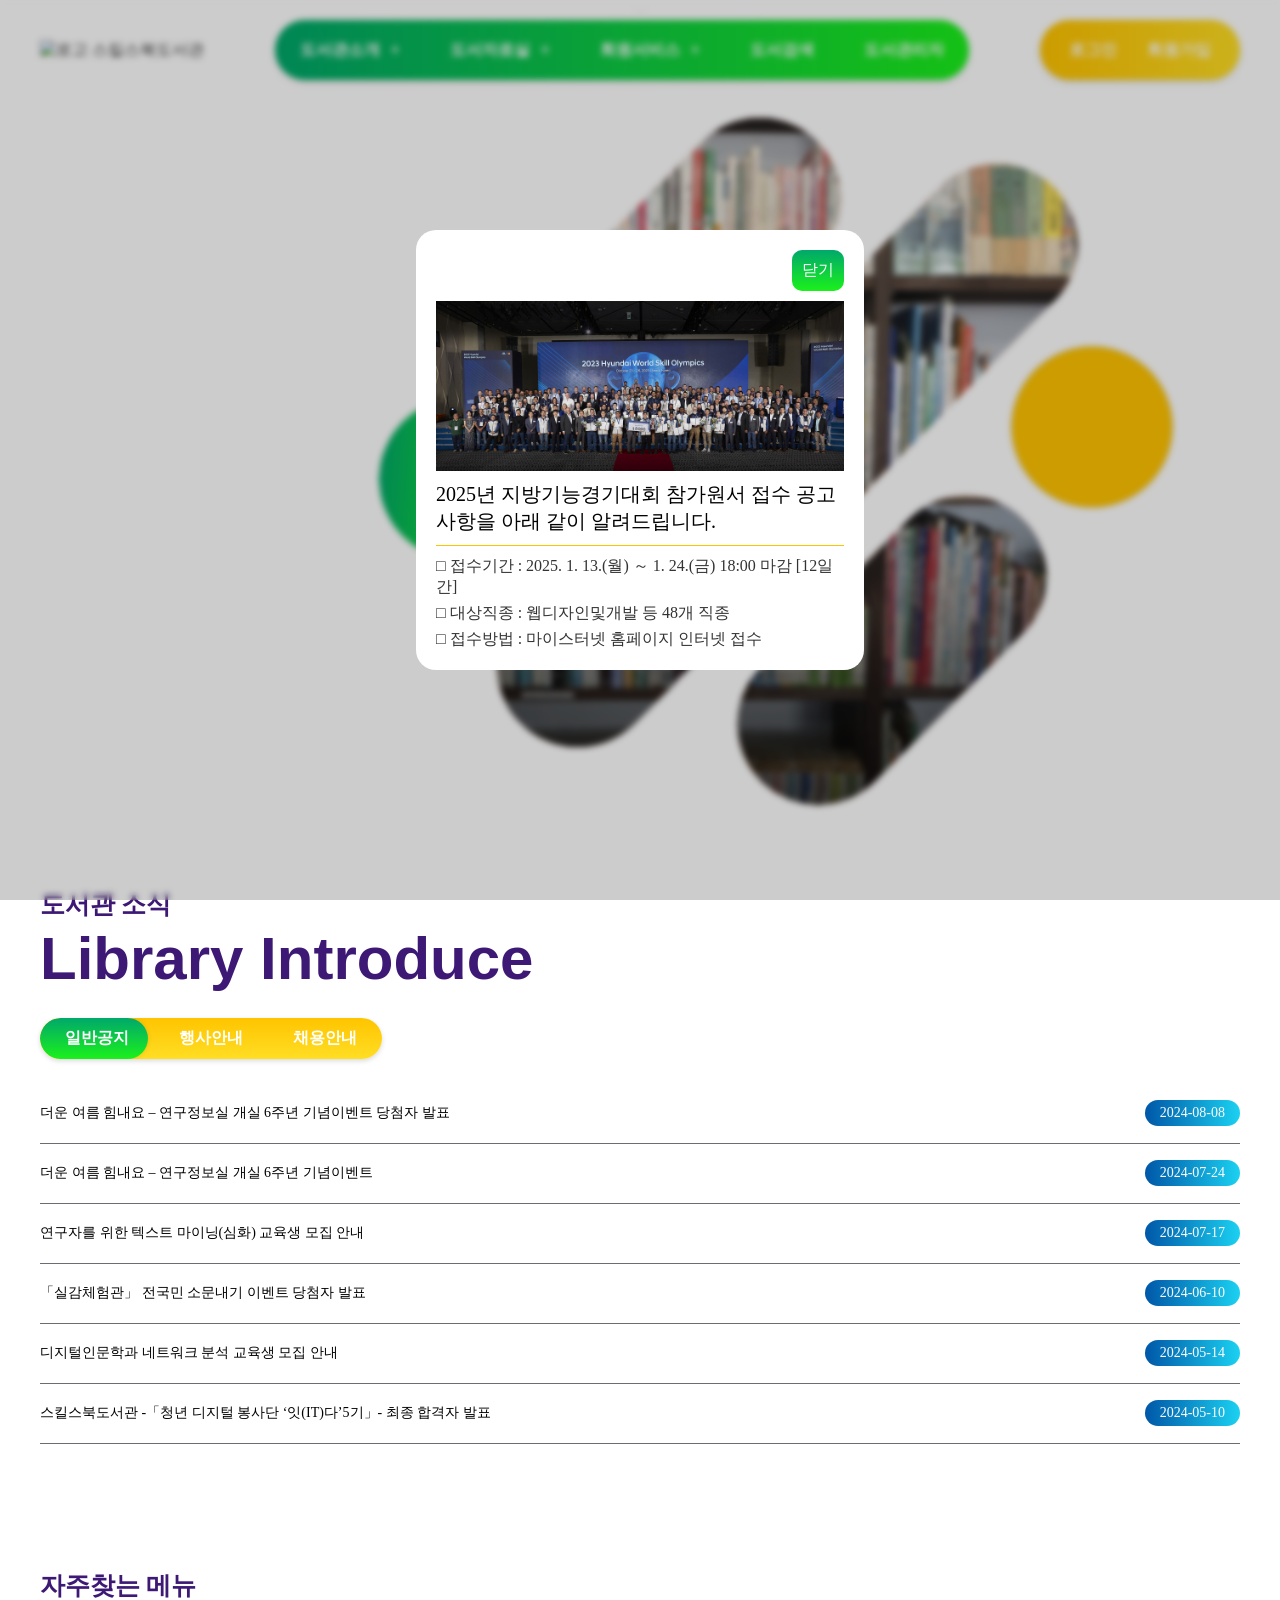
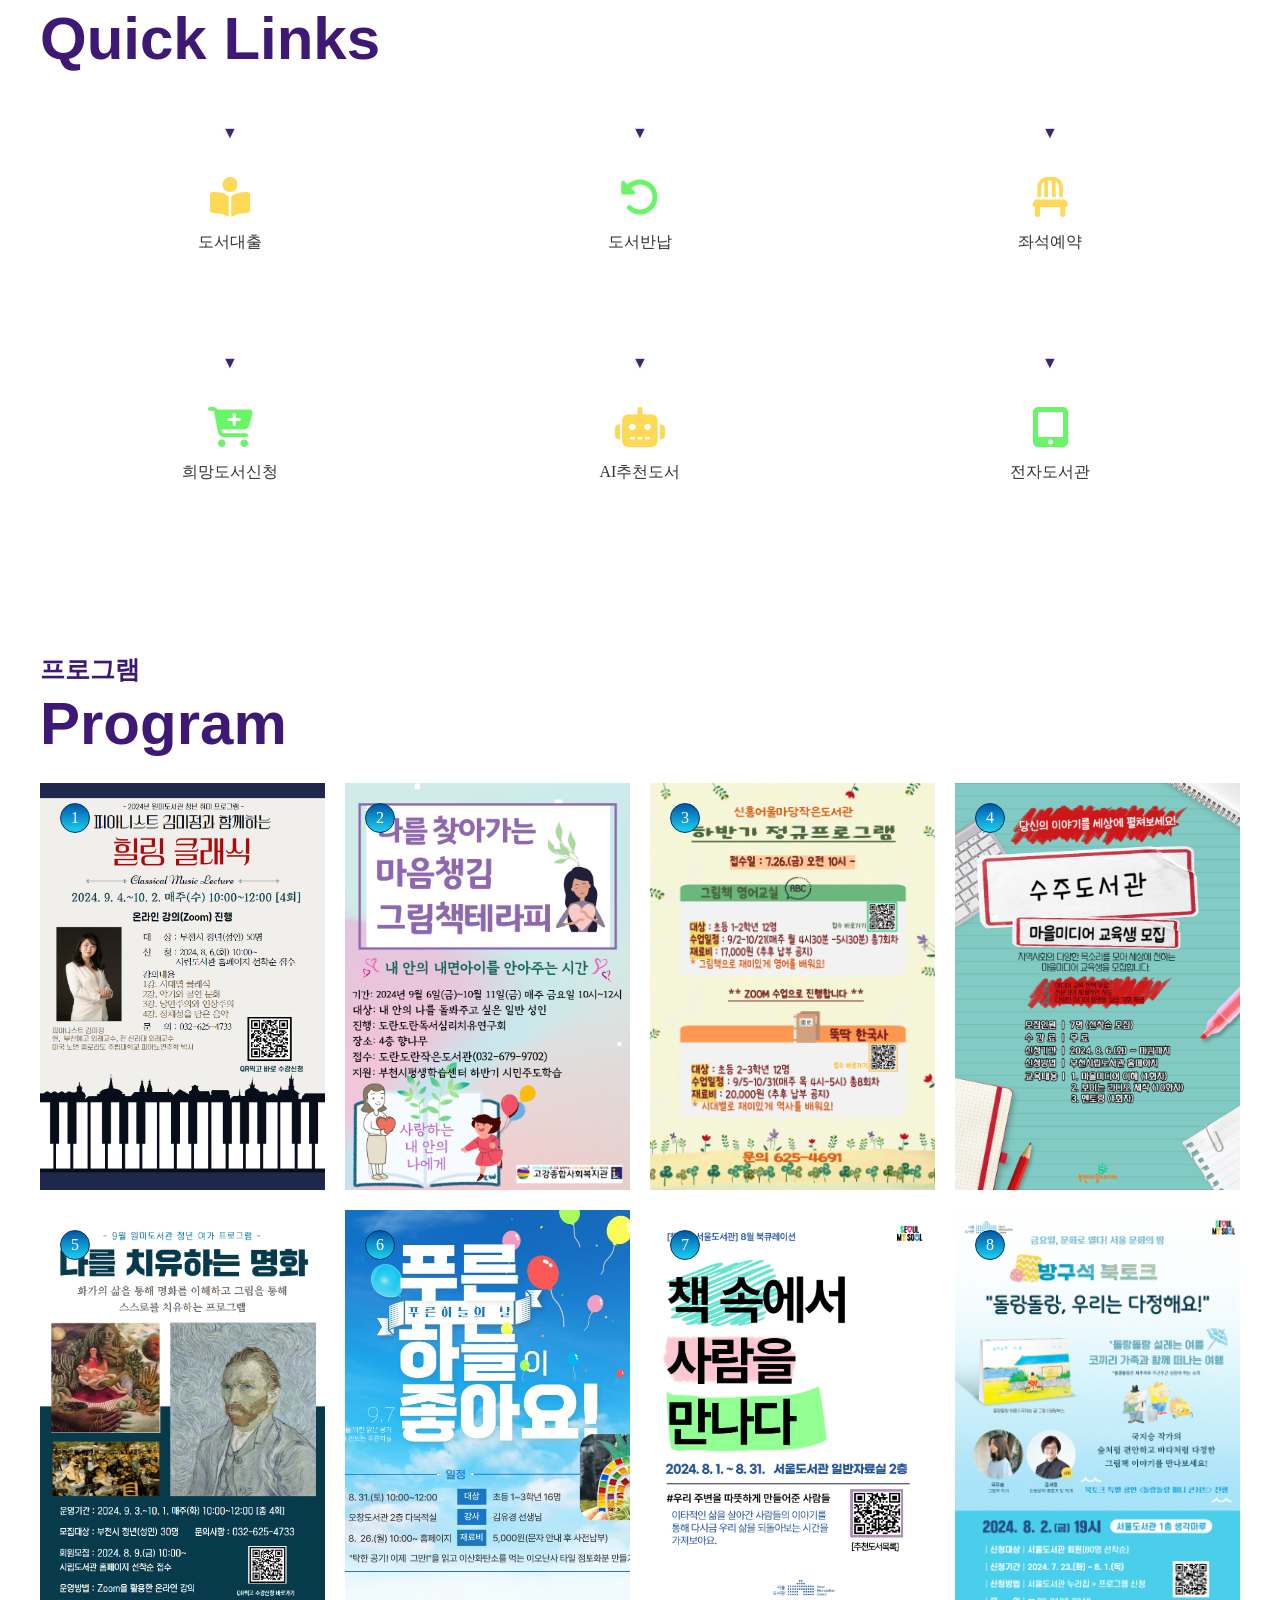
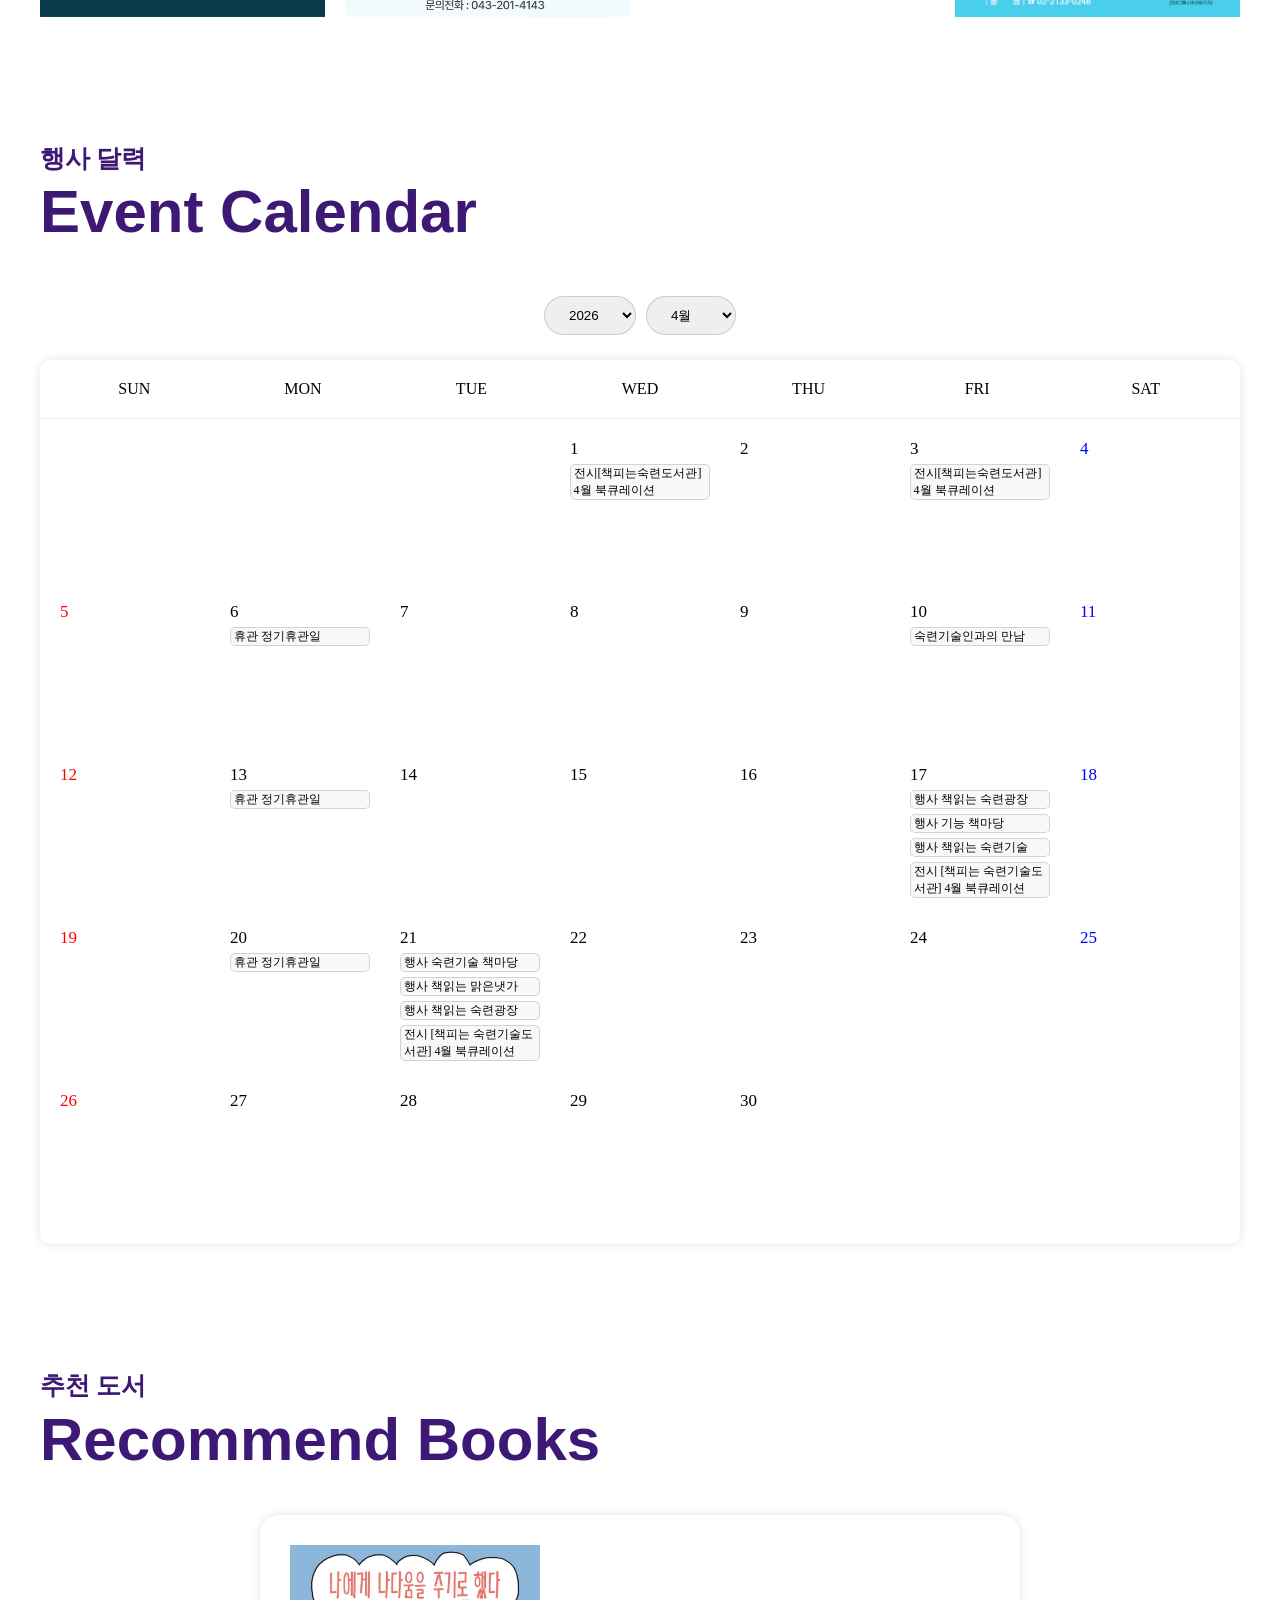
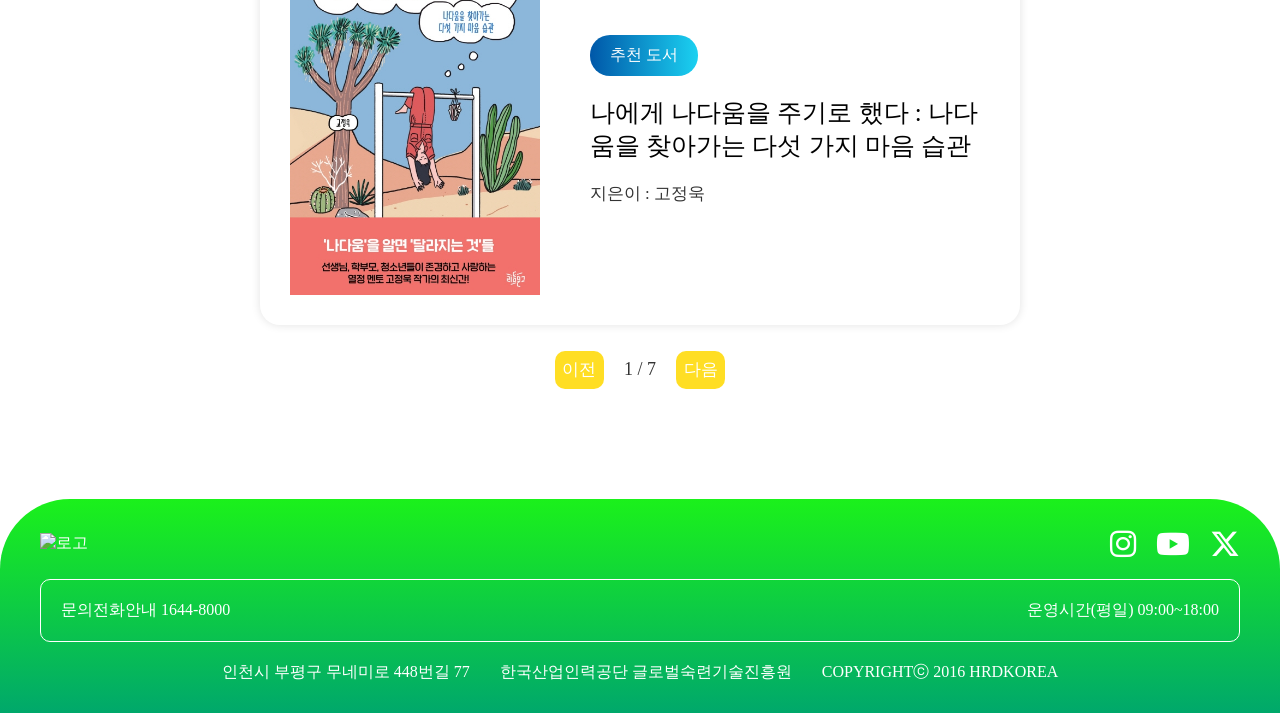
==== commit a9d3204a: "2026-03-23 B모듈 끗" ====
--- a/B-Module-practice/index.html
+++ b/B-Module-practice/index.html
@@ -30,6 +30,19 @@
         <button type="submit" class="login-btn">Login</button>
       </div>
     </form>
+  </div>
+  <input type="radio" name="" id="popupCloseBtn">
+  <div class="popup-modal-backdrop">
+    <div class="popup-modal">
+      <div class="close-btn-box"><label for="popupCloseBtn" class="close-btn">닫기</label></div>
+      <img src="./asset/images/images (104).jpg" alt="안내 팝업 이미지" title="안내 팝업 이미지">
+      <h3>2025년 지방기능경기대회 참가원서 접수 공고사항을 아래 같이 알려드립니다.</h3>
+      <div class="popup-text">
+        <p>□ 접수기간 : 2025. 1. 13.(월) ～ 1. 24.(금) 18:00 마감 [12일간]</p>
+        <p>□ 대상직종 : 웹디자인및개발 등 48개 직종</p>
+        <p>□ 접수방법 : 마이스터넷 홈페이지 인터넷 접수</p>
+      </div>
+    </div>
   </div>
 
   <header class="header">
@@ -97,26 +110,26 @@
           <li><img src="./asset/images/images (75).jpg" alt="4"></li>
         </ul>
       </div>
-      <div class="text-con">
-        <div class="text-box t1">
+      <div class="visual-text-con">
+        <div class="visual-text-box t1">
           <p>기술에 깊이를 더하다</p>
           <h3>Deepen Your <br> Insight</h3>
           <p>숙련기술인을 위한 전공 서적과 전문 자료를 만나보세요.</p>
         </div>
 
-        <div class="text-box t2">
+        <div class="visual-text-box t2">
           <p>새로운 공간, 기술의 가치를 잇다</p>
           <h3>Connecting <br>Values</h3>
           <p>리모델링으로 쾌적해진 공간에서 내일을 설계하세요.</p>
         </div>
 
-        <div class="text-box t3">
+        <div class="visual-text-box t3">
           <p>꿈을 키우는 열람실</p>
           <h3>Book Your<br> Seat</h3>
           <p>열린 공간, 클릭 한 번으로 자리를 확보하세요.</p>
         </div>
 
-        <div class="text-box t4">
+        <div class="visual-text-box t4">
           <p>대한민국 기술의 미래</p>
           <h3>Advance<br> Expertise</h3>
           <p>대한민국 기술 인재의 성장을 적극 지원합니다.</p>
@@ -650,19 +663,19 @@
       <div class="top-ft">
         <img src="./asset/logo.png" alt="로고">
         <div class="sns-box">
-          <i class="fa-brands fa-instagram"></i>  
+          <i class="fa-brands fa-instagram"></i>
           <i class="fa-brands fa-youtube"></i>
           <i class="fa-brands fa-x-twitter"></i>
         </div>
       </div>
       <div class="mid-ft">
-          <p>문의전화안내 1644-8000</p>
-          <p>운영시간(평일) 09:00~18:00</p>
+        <p>문의전화안내 1644-8000</p>
+        <p>운영시간(평일) 09:00~18:00</p>
       </div>
       <div class="bot-ft">
-          <p>인천시 부평구 무네미로 448번길 77</p>
-          <p>한국산업인력공단 글로벌숙련기술진흥원</p>
-          <p>COPYRIGHTⓒ 2016 HRDKOREA</p>
+        <p>인천시 부평구 무네미로 448번길 77</p>
+        <p>한국산업인력공단 글로벌숙련기술진흥원</p>
+        <p>COPYRIGHTⓒ 2016 HRDKOREA</p>
       </div>
     </div>
   </footer>
--- a/B-Module-practice/style.css
+++ b/B-Module-practice/style.css
@@ -4,8 +4,8 @@
 /* 헤더 */
 * { margin: 0; padding: 0;list-style: none; box-sizing: border-box; color: inherit;}
 body {display: flex;flex-direction: column;align-items: center;justify-content: center;}
-.header {z-index: 40;position: fixed;top: 0; color: #333; display: flex;justify-content: center;align-items: center;height: 80px;width: 1300px;display: flex;justify-content: space-between;height: 100px;background: linear-gradient(to bottom, #fff, transparent);}
-.header-content {gap: 30px;display: flex; justify-content: space-between; align-items: center;width: 1200px;margin-left: 50px; }
+.header {z-index: 40;position: fixed;top: 0; color: #333; display: flex;justify-content: center;align-items: center;height: 80px;width: 100vw;display: flex;justify-content: center;height: 100px;background: linear-gradient(to bottom, #fff, transparent);}
+.header-content {gap: 30px;display: flex; justify-content: space-between; align-items: center;width: 1200px;}
 .header-content .nav1 {height: 60px;border-radius: 35px; background: linear-gradient(to right, #00A86B, #1bf11b);width: fit-content;display: flex;justify-content: center;align-items: center;box-shadow: 0 2px 5px #00000026; }
 .header-content .nav2 {height: 60px;border-radius: 35px; background: linear-gradient(to right, #ffc400, #ffde24);display: flex;align-items: center;justify-content: center;gap: 30px;width: 200px;box-shadow: 0 2px 5px #00000026; }
 .header-content li, .header-content label {cursor: pointer;}
@@ -17,8 +17,8 @@
 .header-content .focus-trap { position: absolute;inset: 0; opacity: 0; cursor: pointer; border: none; outline: none; z-index: 15; }
 .header-content .sub {z-index: 20; position: absolute; top: 65%; left: 50%; transform: translateX(-50%); width: 120px; padding-top: 20px; max-height: 0; opacity: 0; overflow: hidden; transition: 0.3s; }
 .header-content .sub-content { background: linear-gradient(to right, #00A86B, #1bf11b); border-radius:0 0 15px 15px; box-shadow: 0 10px 20px rgba(0,0,0,0.1); }
-.header-content .sub-content li { border-radius: 0 0 15px 15px; height: 50px;display: flex;align-items: center;transition: .3s;}
-.header-content .sub-content li a {transition: .3s;}
+.header-content .sub-content li {width: 100%; font-size: 14px;color: white; display: flex;justify-content: center; border-radius: 0 0 15px 15px; height: 50px;display: flex;align-items: center;transition: .3s;}
+.header-content .sub-content li a {transition: .3s;width: 100%;height: 100%;display: flex;justify-content: center;align-items: center;}
 .header-content .sub-content li:hover a {transform: translateX(-10px);}
 .header-content .focus-trap:focus ~ .sub { max-height: 300px; opacity: 1;}
 .header-content .menu-label {padding-right: 20px;}
@@ -28,7 +28,17 @@
 @keyframes kill { 
   from { display: none; } to { display: block; } 
 }
-.header-content .sub li {  padding: 8px; font-size: 14px;color: white; display: flex;justify-content: center;}
+
+/* 팝업 */
+.popup-modal-backdrop {animation: opacity .5s; width: 100vw;height: 100vh;position: fixed;display: flex;justify-content: center;align-items: center; top: 0;left: 0;background-color: rgba(0, 0, 0, 0.2);backdrop-filter: blur(3px); z-index: 1000;}
+.popup-modal {transition: .7s; animation: modalOpen .7s; display: flex; flex-direction: column;gap: 10px; padding: 20px;background-color: white;position: relative; width: 35%;border-radius: 20px;}
+.popup-modal img {width: 100%;}
+.popup-modal h3 {font-size: 20px;font-weight: 500;padding-bottom: 10px;border-bottom: 1px solid #ffc400;}
+.popup-modal > .popup-text {display: flex;flex-direction: column;gap: 5px;color: #333;}
+.popup-modal .close-btn {cursor: pointer;width: fit-content; color: white; background: linear-gradient(#00A86B, #1bf11b);padding: 10px;border-radius: 10px;}
+.popup-modal .close-btn-box {width: 100%;display: flex;justify-content: end;}
+#popupCloseBtn:checked ~ .popup-modal-backdrop {visibility: hidden;opacity: 0;}
+#popupCloseBtn:checked ~ .popup-modal {animation: modalClose .5s;}
 
 /* 로그인 모달 */
 .sign-modal {position: fixed;top: 0;left: 0;background-color: #00000060;width: 100vw;height: 100vh;display: flex;visibility: hidden;transition: .3s; align-items: center;justify-content: center;backdrop-filter: blur(3px);z-index: 100;}
@@ -49,6 +59,10 @@
   from {transform: translateY(20px);}
   to {transform: translateY(0px);}
 }
+@keyframes opacity {
+  from {opacity: 0;visibility: hidden;}
+  to {opacity: 1;visibility: visible;}
+}
 
 /* 슬라이드 */
 .visual-content {padding-top: 100px;}
@@ -59,11 +73,11 @@
 .visual-slider li { position: relative; width: 25%; height: 100%; flex-shrink: 0; }
 .visual-slider li::before { content: ''; position: absolute; top: 0; left: 0; width: 100%; height: 100%; background: linear-gradient(to bottom, transparent, transparent, rgba(0,0,0,0.7)); z-index: 3; }
 .visual-slider img { width: 100%; height: 100%; object-fit: cover; }
-.text-con { position: absolute; top: 0; left: 50px; width: 100%; height: 100%; z-index: 20; pointer-events: none; }
-.text-box { position: absolute; left: 0; bottom: 30%; width: 900px; display: flex; flex-direction: column; gap: 10px; }
-.text-box h3 { font-size: 100px; color: #40256b; margin: 0; font-family: Impact, sans-serif; opacity: 0; transform: translateY(30px); animation: textUp 12s infinite; text-shadow: 3px 3px 0px rgba(255,255,255); }
-.text-box p { font-size: 18px; color: #40256b; margin: 0; opacity: 0; transform: translateY(20px); animation: textUp 12s infinite; }
-.text-box p:first-child {font-weight: bold;font-size: 30px;}
+.visual-text-con { position: absolute; top: 0; left: 50px; width: 100%; height: 100%; z-index: 20; pointer-events: none; }
+.visual-text-box { position: absolute; left: 0; bottom: 30%; width: 900px; display: flex; flex-direction: column; gap: 10px; }
+.visual-text-box h3 { font-size: 100px; color: #40256b; margin: 0; font-family: Impact, sans-serif; opacity: 0; transform: translateY(30px); animation: textUp 12s infinite; text-shadow: 3px 3px 0px rgba(255,255,255); }
+.visual-text-box p { font-size: 18px; color: #40256b; margin: 0; opacity: 0; transform: translateY(20px); animation: textUp 12s infinite; }
+.visual-text-box p:first-child {font-weight: bold;font-size: 30px;}
 .progress-bar { position: absolute; left: 0; bottom: 20%; width: 300px; height: 7px; background: rgba(255,255,255,0.2); z-index: 15; }
 .progress-bar span { border-radius: 30px; display: block; width: 0; height: 100%; background: linear-gradient(90deg, #1bf11b, #ffc400); animation: barRun 3s infinite linear; }
 @keyframes slide { 0%, 20% { transform: translateX(0); } 25%, 45% { transform: translateX(-25%); } 50%, 70% { transform: translateX(-50%); } 75%, 95% { transform: translateX(-75%); } 100% { transform: translateX(0); } }
@@ -77,8 +91,8 @@
 section > article {width: 1200px;}
 
 .title-box {display: flex;flex-direction: column;gap: 2.5px;padding: 25px 0;}
-.title-box p {color: #3d1975;font-size: 18px;font-weight: bold;}
-.title-box h3 {letter-spacing: 2px; font-size: 60px;color: #3d1975;font-family: Impact, Haettenschweiler, 'Arial Narrow Bold', sans-serif;}
+.title-box p {color: #3d1975;font-size: 25px;font-weight: bold;}
+.title-box h3 {letter-spacing: 211111x; font-size: 60px;color: #3d1975;font-family: Impact, Haettenschweiler, 'Arial Narrow Bold', sans-serif;}
 .intro-content {display: flex;flex-direction: column;}
 .intro-header { position: relative; width: fit-content; display: flex;border-radius: 50px;overflow: hidden;  background: linear-gradient(#ffc400, #ffde24);margin-bottom: 25px;box-shadow: 0 2px 5px #00000026; }
 .intro-header label { z-index: 100;color: white;font-weight: bold; font-size: 18x; display: flex; align-items: center; justify-content: center; cursor: pointer; padding: 10px 25px;border-radius: 50px;transition: .25s; } 
@@ -150,7 +164,7 @@
 
 /* 추천 도서 */
 .slide-content {padding-bottom: 100px;width: 1200px;height: 600px;overflow: hidden;display: flex;flex-direction: column;align-items: center;}
-.slide-content ul { transition: .3s ease-in; width: 700%;display: flex;height: 100%;}
+.slide-content ul { transition: .5s ease-in; width: 700%;display: flex;height: 100%;}
 .book-slide {width: 100%;overflow: hidden;height: 100%;}
 .slide-content li { width: 14.28%;height: 100%;padding: 20px;display: flex;align-items: center;justify-content: center; border-radius: 20px; display: flex;flex-direction: column;gap: 10px;}
 .slide-content .book-slide-ctrl {align-items: center; display: none;padding: 10px;gap: 20px;}
@@ -163,6 +177,9 @@
 .slide-content .book-box h3 {font-weight: 500;font-size: 25px;width: 400px;}
 .slide-content .book-box .book-type {padding: 10px 20px;background: linear-gradient(to right, #0057a8, #1bd1f1);color: white;width: fit-content;border-radius: 20px;}
 .slide-content .book-box p {font-size: 17px;color: #333;}
+@keyframes block {
+  0%,99% {pointer-events: none;}100%{pointer-events: none;}
+}
 
 #b1:checked ~ .slide-content ul {transform: translateX(0);}
 #b2:checked ~ .slide-content ul {transform: translateX(-14.28%);}
@@ -171,6 +188,14 @@
 #b5:checked ~ .slide-content ul {transform: translateX(-57.12%);}
 #b6:checked ~ .slide-content ul {transform: translateX(-71.4%);}
 #b7:checked ~ .slide-content ul {transform: translateX(-85.68%);}
+
+#b1:checked ~ .slide-content .book-slide-ctrl {animation: block .5s;}
+#b2:checked ~ .slide-content .book-slide-ctrl {animation: block .5s;}
+#b3:checked ~ .slide-content .book-slide-ctrl {animation: block .5s;}
+#b4:checked ~ .slide-content .book-slide-ctrl {animation: block .5s;}
+#b5:checked ~ .slide-content .book-slide-ctrl {animation: block .5s;}
+#b6:checked ~ .slide-content .book-slide-ctrl {animation: block .5s;}
+#b7:checked ~ .slide-content .book-slide-ctrl {animation: block .5s;}
 
 #b1:checked ~ .slide-content .ctrl1 {display: flex;}
 #b2:checked ~ .slide-content .ctrl2 {display: flex;}
@@ -190,4 +215,28 @@
 .mid-ft {border-radius: 10px; padding: 20px;border: 1px solid white;width: 100%; display: flex;justify-content: space-between;}
 .top-ft i {cursor: pointer;font-size: 30px;transition: .3s;}
 .top-ft i:hover {scale: 1.05;}
-.bot-ft {align-items: center; display: flex;justify-content: center;width: 100%;gap: 30px;}+.bot-ft {align-items: center; display: flex;justify-content: center;width: 100%;gap: 30px;}
+
+/* 서브 페이지 */
+.sub-body { background-image: url(./asset/back.png); background-repeat: no-repeat; background-size: 60%; background-position: right top; }
+.sub-intro-content {padding-bottom: 100px; width: 1200px; margin: 0 auto; display: flex; flex-direction: column; padding-top: 200px; gap: 150px; }
+.sub-main-content { display: flex; gap: 50px; align-items: center; }
+.sub-main-content img { width: 500px; height: 350px; transition: .5s; border-radius: 30px; box-shadow: 15px 15px 0 #1bf11b; object-fit: cover; }
+.sub-main-content img:hover { box-shadow: 30px 30px 0 #1bf11b; transform: translate(-10px, -10px); }
+.sub-main-content .text-box { display: flex; flex-direction: column; gap: 15px; }
+.sub-main-content h3 { font-size: 28px; color: #00315f; margin-bottom: 10px; }
+.sub-main-content p { font-size: 18px; font-weight: 500; line-height: 1.6; word-break: keep-all; }
+.sub-main-content .imp {font-size: 25px; color: #00315f; font-weight: bold; }
+.timeline-content { display: flex; flex-direction: column; gap: 60px; position: relative; border-left: 2px dashed #ffc400; margin-left: 120px; padding-left: 50px; }
+.reveal { display: flex; align-items: start; gap: 60px; position: relative; opacity: 0; transform: translateY(30px); animation: fadeInUp 0.8s ease forwards; }
+.reveal::before { content: ""; position: absolute; left: -59px; top: 12px; width: 16px; height: 16px; background: #ffc400; border-radius: 50%; z-index: 10; box-shadow: 0 0 10px rgba(255,196,0,0.5); }
+.reveal h3 { color: #ffc400; font-size: 40px; min-width: 100px; margin-left: -180px; text-align: right; }
+.reveal .time-box { display: flex; flex-direction: column; gap: 20px; width: 100%; transition: .3s; }
+.reveal .time-box:hover { transform: translateX(10px); }
+.reveal .time-text { display: flex; gap: 25px; align-items: start; }
+.reveal .time-text span { font-weight: bold; font-size: 20px; color: #00315f; min-width: 80px; }
+.reveal .time-text div p { font-size: 17px; color: #333; margin-bottom: 5px; }
+.back2 { position: absolute; z-index: -10; top: 800px; width: 1000px; left: 20px; pointer-events: none; opacity: 0.5; }
+.back3 { position: absolute; z-index: -10; top: 1400px; width: 600px; right: 0px; pointer-events: none; opacity: 0.5; }
+@keyframes fadeInUp { to { opacity: 1; transform: translateY(0); } }
+.reveal:nth-child(1) { animation-delay: 0.1s; } .reveal:nth-child(2) { animation-delay: 0.2s; } .reveal:nth-child(3) { animation-delay: 0.3s; } .reveal:nth-child(4) { animation-delay: 0.4s; } .reveal:nth-child(5) { animation-delay: 0.5s; } .reveal:nth-child(6) { animation-delay: 0.6s; } .reveal:nth-child(7) { animation-delay: 0.7s; } .reveal:nth-child(8) { animation-delay: 0.8s; } .reveal:nth-child(9) { animation-delay: 0.9s; }
